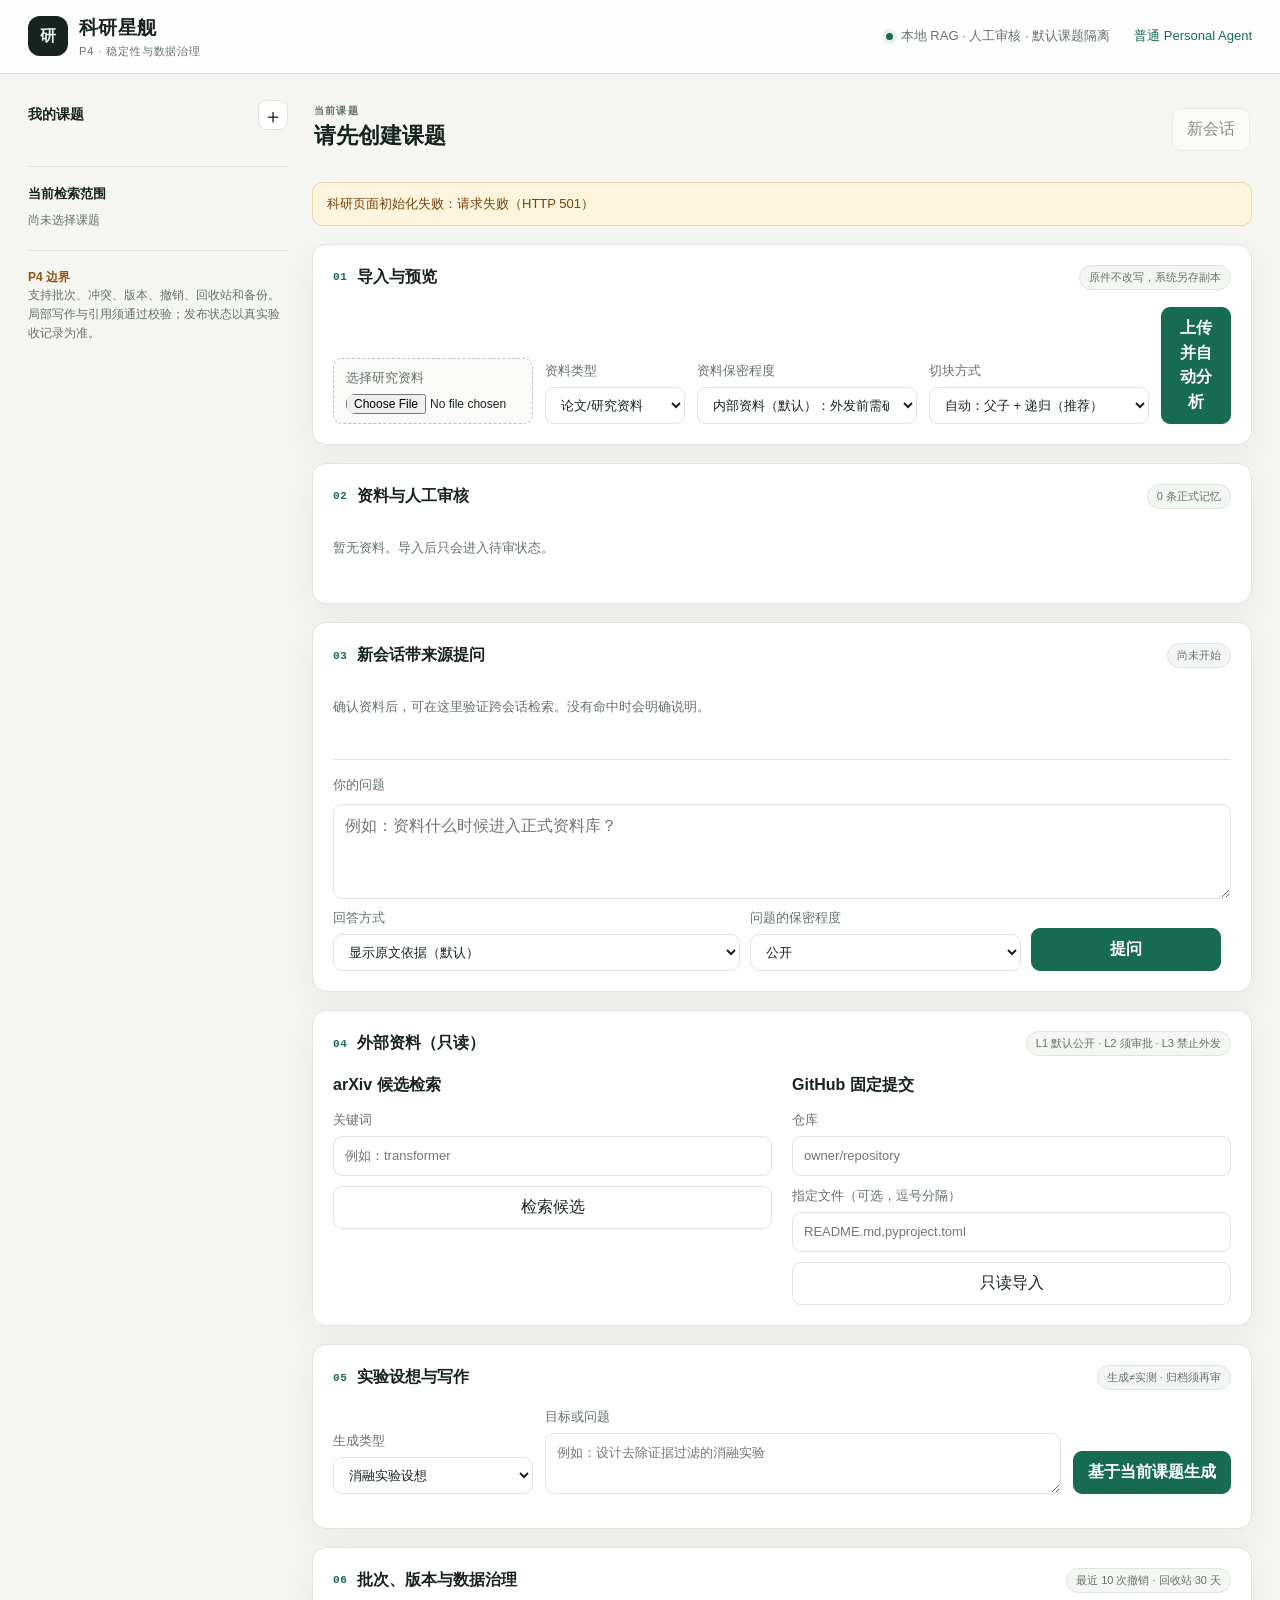
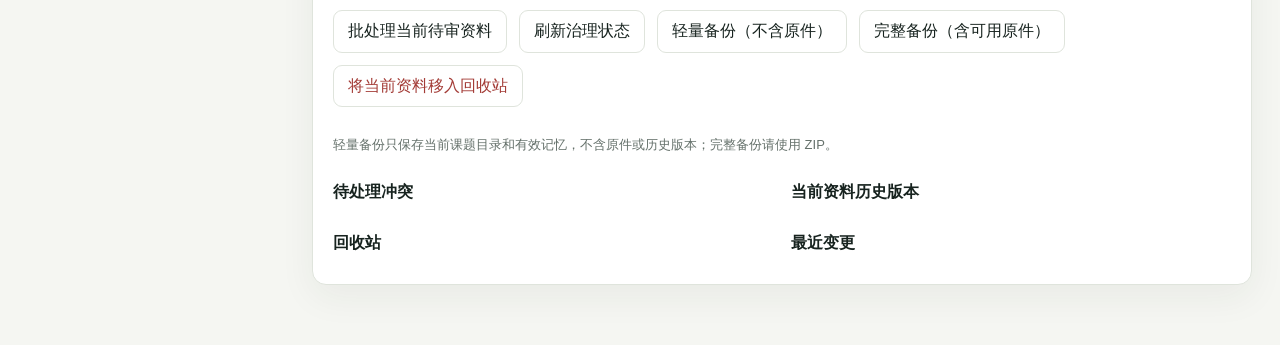
==== static/research.html @ bcc4fd1e "feat: 完成科研星舰 P2–P4 功能与发布修复" ====
<!doctype html>
<html lang="zh-CN">
<head>
  <meta charset="utf-8" />
  <meta name="viewport" content="width=device-width, initial-scale=1" />
  <meta name="app-version" content="__APP_VERSION__" />
  <title>科研星舰 · P4 科研质量与发布验收</title>
  <link rel="stylesheet" href="/static/research.css?v=__APP_VERSION__" />
  <script type="module" src="/static/research.js?v=__APP_VERSION__"></script>
</head>
<body>
  <a class="skip" href="#workspace">跳到工作区</a>
  <header class="topbar">
    <div class="brand"><span class="brand-mark" aria-hidden="true">研</span><div><h1>科研星舰</h1><p>P4 · 稳定性与数据治理</p></div></div>
    <div class="privacy-note"><span class="status-dot"></span>本地 RAG · 人工审核 · 默认课题隔离</div>
    <a class="text-link" href="/">普通 Personal Agent</a>
  </header>

  <main id="workspace" class="shell">
    <aside class="sidebar" aria-label="课题导航">
      <div class="section-heading"><h2>我的课题</h2><button id="newProjectButton" class="icon-button" aria-label="新建课题">＋</button></div>
      <form id="projectForm" class="compact-form" hidden>
        <label>课题名称<input id="projectName" maxlength="120" required placeholder="例如：Agent 教程验证" /></label>
        <label>研究目标<textarea id="projectGoal" rows="2" placeholder="可选"></textarea></label>
        <div class="button-row"><button class="primary" type="submit">创建</button><button id="cancelProject" type="button">取消</button></div>
      </form>
      <nav id="projectList" class="project-list" aria-label="课题列表"></nav>
      <section class="scope-card">
        <h3>当前检索范围</h3>
        <p id="scopeDescription">尚未选择课题</p>
        <div id="crossProjectList"></div>
      </section>
      <section class="boundary-card">
        <strong>P4 边界</strong>
        <p>支持批次、冲突、版本、撤销、回收站和备份。局部写作与引用须通过校验；发布状态以真实验收记录为准。</p>
      </section>
    </aside>

    <section class="main-column">
      <div class="workspace-heading"><div><p class="eyebrow">当前课题</p><h2 id="currentProject">请先创建课题</h2><p id="projectMeta"></p></div><button id="newConversationButton" type="button" disabled>新会话</button></div>
      <div id="notice" class="notice" role="status" aria-live="polite" hidden></div>

      <section class="panel import-panel" aria-labelledby="importTitle">
        <div class="panel-heading"><div><span class="step">01</span><h3 id="importTitle">导入与预览</h3></div><span class="tag">原件不改写，系统另存副本</span></div>
        <form id="uploadForm" class="upload-form">
          <label class="file-picker"><span>选择研究资料</span><input id="fileInput" type="file" accept=".pdf,.docx,.md,.markdown,.tex,.csv,.html,.htm" required /></label>
          <label>资料类型<select id="documentType"><option value="paper">论文/研究资料</option><option value="tutorial">教程</option><option value="repository">仓库资料</option></select></label>
          <label>资料保密程度<select id="confidentiality"><option value="L1">公开资料：可使用已启用的外部服务</option><option value="L2" selected>内部资料（默认）：外发前需确认</option><option value="L3">保密资料：仅本机处理</option></select></label>
          <label>切块方式<select id="chunkingStrategy"><option value="auto">自动：父子 + 递归（推荐）</option><option value="recursive">仅递归切块</option><option value="fixed">固定长度（兜底）</option><option value="semantic">语义切块（本地模型）</option></select></label>
          <button class="primary" type="submit">上传并自动分析</button>
        </form>
      </section>

      <section class="panel documents-panel" aria-labelledby="documentsTitle">
        <div class="panel-heading"><div><span class="step">02</span><h3 id="documentsTitle">资料与人工审核</h3></div><span id="memoryCount" class="tag">0 条正式记忆</span></div>
        <div class="document-layout">
          <div id="documentList" class="document-list"><p class="empty">暂无资料。导入后只会进入待审状态。</p></div>
          <article id="documentPreview" class="document-preview" hidden>
            <div class="preview-heading"><div><h4 id="documentTitle"></h4><p id="documentInfo"></p></div><span id="documentStatus" class="status-badge"></span></div>
            <div class="tabs" role="tablist" aria-label="资料预览">
              <button class="tab active" data-tab="source" role="tab" aria-selected="true">原文</button>
              <button class="tab" data-tab="parsed" role="tab" aria-selected="false">解析结果</button>
              <button class="tab" data-tab="analysis" role="tab" aria-selected="false">论文分析</button>
              <button class="tab" data-tab="raw" role="tab" aria-selected="false">原始模型输出</button>
              <button class="tab" data-tab="sources" role="tab" aria-selected="false">来源</button>
            </div>
            <pre id="previewContent" class="preview-content" tabindex="0"></pre>
            <iframe id="pdfPreview" class="pdf-preview" title="原始 PDF 预览" hidden></iframe>
            <div id="analysisEditor" class="analysis-editor" hidden></div>
            <div class="review-actions">
              <button id="approveDocument" class="primary">确认写入正式记忆</button>
              <button id="rejectDocument" class="danger">拒绝入库</button>
              <button id="analyzeDocument">本地结构化分析</button>
              <button id="saveAnalysis">保存字段修正</button>
              <button id="ocrDocument">本地 OCR</button>
              <span id="reviewHint"></span>
            </div>
          </article>
        </div>
      </section>

      <section class="panel chat-panel" aria-labelledby="chatTitle">
        <div class="panel-heading"><div><span class="step">03</span><h3 id="chatTitle">新会话带来源提问</h3></div><span id="conversationLabel" class="tag">尚未开始</span></div>
        <div id="chatLog" class="chat-log" role="log" aria-live="polite"><p class="empty">确认资料后，可在这里验证跨会话检索。没有命中时会明确说明。</p></div>
        <form id="chatForm" class="chat-form">
          <label for="question">你的问题</label>
          <textarea id="question" rows="3" required placeholder="例如：资料什么时候进入正式资料库？"></textarea>
          <div class="chat-options">
            <label>回答方式<select id="provider"><option value="local">显示原文依据（默认）</option><option value="rag">本机生成回答</option><option value="external">外部模型（需确认发送范围）</option></select></label>
            <label id="modelField" hidden>外部模型<input id="modelId" placeholder="模型配置 ID" /></label>
            <label>问题的保密程度<select id="queryLevel"><option value="L1">公开</option><option value="L2">内部</option><option value="L3">保密</option></select></label>
            <button id="sendQuestion" class="primary" type="submit">提问</button>
          </div>
        </form>
      </section>

      <section class="panel sources-panel" aria-labelledby="sourcesTitle">
        <div class="panel-heading"><div><span class="step">04</span><h3 id="sourcesTitle">外部资料（只读）</h3></div><span class="tag">L1 默认公开 · L2 须审批 · L3 禁止外发</span></div>
        <div class="source-grid">
          <form id="arxivForm" class="source-form">
            <h4>arXiv 候选检索</h4>
            <label>关键词<input id="arxivQuery" placeholder="例如：transformer" required /></label>
            <button type="submit">检索候选</button>
            <div id="arxivCandidates" class="candidate-list"></div>
          </form>
          <form id="githubForm" class="source-form">
            <h4>GitHub 固定提交</h4>
            <label>仓库<input id="githubRepo" placeholder="owner/repository" required /></label>
            <label>指定文件（可选，逗号分隔）<input id="githubPaths" placeholder="README.md,pyproject.toml" /></label>
            <button type="submit">只读导入</button>
          </form>
        </div>
      </section>

      <section class="panel generation-panel" aria-labelledby="generationTitle">
        <div class="panel-heading"><div><span class="step">05</span><h3 id="generationTitle">实验设想与写作</h3></div><span class="tag">生成≠实测 · 归档须再审</span></div>
        <form id="generationForm" class="generation-form">
          <label>生成类型<select id="generationKind"><option value="ablation">消融实验设想</option><option value="compare">记忆对照</option><option value="table">对比表格</option><option value="pseudocode">伪代码</option><option value="review">模拟审稿</option><option value="latex">局部 LaTeX</option></select></label>
          <label>目标或问题<textarea id="generationQuery" rows="2" placeholder="例如：设计去除证据过滤的消融实验"></textarea></label>
          <button class="primary" type="submit">基于当前课题生成</button>
        </form>
        <div id="generationResult" hidden>
          <pre id="generationContent" class="preview-content"></pre>
          <div class="button-row"><button id="correctGeneration" hidden>修正并重新校验</button><button id="archiveGeneration">整理为待审核资料</button><button id="exportGeneration">导出本地文件</button><a id="downloadGeneration" class="text-link" hidden download>下载已导出文件</a></div>
        </div>
      </section>

      <section class="panel governance-panel" aria-labelledby="governanceTitle">
        <div class="panel-heading"><div><span class="step">06</span><h3 id="governanceTitle">批次、版本与数据治理</h3></div><span class="tag">最近 10 次撤销 · 回收站 30 天</span></div>
        <div class="review-actions governance-actions">
          <button id="batchPending">批处理当前待审资料</button>
          <button id="refreshGovernance">刷新治理状态</button>
          <button id="exportLightLibrary">轻量备份（不含原件）</button>
          <button id="exportLibrary">完整备份（含可用原件）</button>
          <button id="deleteCurrent" class="danger">将当前资料移入回收站</button>
          <a id="downloadLightBackup" class="text-link" hidden download>下载轻量备份</a>
        </div>
        <p class="empty">轻量备份只保存当前课题目录和有效记忆，不含原件或历史版本；完整备份请使用 ZIP。</p>
        <div class="governance-grid">
          <section><h4>待处理冲突</h4><div id="conflictList" class="governance-list"></div></section>
          <section><h4>当前资料历史版本</h4><div id="versionList" class="governance-list"></div></section>
          <section><h4>回收站</h4><div id="recycleList" class="governance-list"></div></section>
          <section><h4>最近变更</h4><div id="changeList" class="governance-list"></div></section>
        </div>
      </section>
    </section>
  </main>

  <dialog id="approvalDialog" aria-labelledby="approvalTitle">
    <form method="dialog" class="dialog-shell">
      <div class="panel-heading"><h2 id="approvalTitle">L2 外发审批</h2><button value="cancel" aria-label="关闭">×</button></div>
      <p class="warning">请核对实际接收方、用途、材料片段和版本。批准仅覆盖本次范围，变化后须重新审批。</p>
      <dl id="approvalMeta" class="approval-meta"></dl>
      <div id="approvalFragments" class="approval-fragments"></div>
      <div class="button-row"><button id="confirmOutbound" value="default" class="primary">批准并发送一次</button><button value="cancel">取消，不外发</button></div>
    </form>
  </dialog>
  <div id="toast" class="toast" role="status" aria-live="polite" hidden></div>
</body>
</html>
---- static/research.css ----
:root {
  color-scheme: light;
  --ink: #17231f;
  --muted: #65716b;
  --paper: #f5f6f2;
  --surface: #ffffff;
  --line: #dfe4dc;
  --accent: #176b52;
  --accent-dark: #0d4f3b;
  --accent-soft: #e6f1eb;
  --warning: #8b5514;
  --warning-soft: #fff5df;
  --danger: #a33b36;
  --radius: 14px;
  --shadow: 0 12px 36px rgb(28 45 37 / 6%);
  font-family: Inter, ui-sans-serif, -apple-system, BlinkMacSystemFont, "Segoe UI", "PingFang SC", "Microsoft YaHei", sans-serif;
}
* { box-sizing: border-box; }
body { margin: 0; background: var(--paper); color: var(--ink); line-height: 1.55; }
button, input, textarea, select { font: inherit; }
button, .text-link { -webkit-tap-highlight-color: transparent; }
button { border: 1px solid var(--line); border-radius: 9px; padding: 8px 14px; background: var(--surface); color: var(--ink); cursor: pointer; }
button:hover { border-color: #a8b5ac; background: #fafbf9; }
button:focus-visible, input:focus-visible, textarea:focus-visible, select:focus-visible, a:focus-visible, pre:focus-visible { outline: 3px solid rgb(23 107 82 / 25%); outline-offset: 2px; }
button:disabled { opacity: .5; cursor: not-allowed; }
button.primary { background: var(--accent); border-color: var(--accent); color: white; font-weight: 650; }
button.primary:hover { background: var(--accent-dark); }
button.danger { color: var(--danger); }
input, textarea, select { width: 100%; border: 1px solid var(--line); border-radius: 9px; background: white; color: var(--ink); padding: 9px 11px; }
textarea { resize: vertical; }
label { display: grid; gap: 6px; color: var(--muted); font-size: 13px; }
h1, h2, h3, h4, p { margin-top: 0; }
h1 { font-size: 19px; margin-bottom: 0; letter-spacing: .02em; }
h2 { font-size: 22px; margin-bottom: 4px; }
h3 { font-size: 16px; margin: 0; }
h4 { font-size: 16px; margin-bottom: 3px; }
.skip { position: fixed; left: 12px; top: -80px; z-index: 20; background: var(--ink); color: white; padding: 8px 12px; }
.skip:focus { top: 12px; }
.topbar { min-height: 74px; padding: 13px 28px; background: rgb(255 255 255 / 90%); border-bottom: 1px solid var(--line); display: flex; align-items: center; gap: 24px; position: sticky; top: 0; z-index: 5; backdrop-filter: blur(14px); }
.brand { display: flex; align-items: center; gap: 11px; }
.brand-mark { width: 40px; height: 40px; display: grid; place-items: center; background: var(--ink); color: #eaf4ed; border-radius: 12px; font-weight: 750; }
.brand p { color: var(--muted); font-size: 11px; margin: 0; letter-spacing: .08em; text-transform: uppercase; }
.privacy-note { margin-left: auto; display: flex; align-items: center; gap: 8px; font-size: 13px; color: var(--muted); }
.status-dot { width: 7px; height: 7px; border-radius: 50%; background: var(--accent); box-shadow: 0 0 0 4px var(--accent-soft); }
.text-link { color: var(--accent); font-size: 13px; text-decoration: none; }
.shell { display: grid; grid-template-columns: 260px minmax(0, 1050px); gap: 24px; max-width: 1370px; margin: 0 auto; padding: 26px 28px 60px; }
.sidebar { position: sticky; top: 100px; align-self: start; }
.section-heading, .panel-heading, .workspace-heading, .preview-heading, .button-row, .review-actions { display: flex; align-items: center; justify-content: space-between; gap: 12px; }
.section-heading h2 { font-size: 14px; margin: 0; }
.icon-button { width: 30px; height: 30px; padding: 0; font-size: 20px; }
.compact-form { display: grid; gap: 10px; background: var(--surface); padding: 13px; border: 1px solid var(--line); border-radius: var(--radius); margin-top: 12px; }
.project-list { display: grid; gap: 7px; margin: 14px 0 22px; }
.project-button { width: 100%; text-align: left; padding: 11px 12px; border-color: transparent; background: transparent; }
.project-button strong, .project-button span { display: block; overflow: hidden; text-overflow: ellipsis; white-space: nowrap; }
.project-button span { font-size: 12px; color: var(--muted); margin-top: 2px; }
.project-button.active { background: var(--accent-soft); border-color: #c8ddd1; color: var(--accent-dark); }
.scope-card, .boundary-card { border-top: 1px solid var(--line); padding-top: 17px; margin-top: 20px; font-size: 12px; color: var(--muted); }
.scope-card h3 { font-size: 13px; color: var(--ink); margin-bottom: 7px; }
.scope-card p, .boundary-card p { margin-bottom: 8px; }
.scope-card label { display: flex; grid-template-columns: auto 1fr; align-items: center; gap: 7px; margin: 8px 0; }
.scope-card input { width: auto; }
.boundary-card strong { color: var(--warning); }
.main-column { min-width: 0; display: grid; gap: 18px; }
.workspace-heading { padding: 3px 2px 7px; }
.workspace-heading p { margin-bottom: 0; color: var(--muted); font-size: 13px; }
.eyebrow { text-transform: uppercase; letter-spacing: .12em; font-size: 10px !important; font-weight: 700; }
.panel { background: var(--surface); border: 1px solid var(--line); border-radius: var(--radius); padding: 20px; box-shadow: var(--shadow); }
.panel-heading { margin-bottom: 17px; }
.panel-heading > div { display: flex; align-items: center; gap: 9px; }
.step { color: var(--accent); font: 700 11px ui-monospace, monospace; letter-spacing: .06em; }
.tag { color: var(--muted); background: #f4f6f3; border: 1px solid var(--line); border-radius: 99px; padding: 3px 9px; font-size: 11px; white-space: nowrap; }
.upload-form { display: grid; grid-template-columns: minmax(200px, 1fr) 140px 220px 220px auto; align-items: end; gap: 12px; }
.source-grid { display: grid; grid-template-columns: repeat(2, minmax(0, 1fr)); gap: 20px; }
.source-form { display: grid; align-content: start; gap: 10px; }
.source-form h4 { margin-bottom: 2px; }
.candidate-list { display: grid; gap: 8px; }
.candidate-card { border: 1px solid var(--line); border-radius: 9px; padding: 10px; }
.candidate-card strong { display: block; font-size: 13px; }
.candidate-card p { color: var(--muted); font-size: 12px; margin: 5px 0; }
.generation-form { display: grid; grid-template-columns: 200px minmax(0, 1fr) auto; gap: 12px; align-items: end; margin-bottom: 14px; }
.governance-actions { margin-bottom: 16px; }
.governance-grid { display: grid; grid-template-columns: repeat(2, minmax(0, 1fr)); gap: 18px; }
.governance-grid h4 { margin-bottom: 8px; }
.governance-list { display: grid; gap: 8px; }
.governance-card { border: 1px solid var(--line); border-radius: 9px; padding: 10px; font-size: 12px; }
.governance-card p { color: var(--muted); margin: 4px 0; overflow-wrap: anywhere; }
.governance-card .button-row { justify-content: flex-start; flex-wrap: wrap; margin-top: 8px; }
.governance-card button { padding: 5px 8px; font-size: 11px; }
@media (max-width: 980px) { .source-grid, .generation-form, .governance-grid { grid-template-columns: 1fr; } }
.file-picker { border: 1px dashed #b9c6bd; background: #fafbf9; padding: 9px 12px; border-radius: 9px; }
.file-picker input { border: 0; padding: 0; background: transparent; font-size: 12px; }
.document-layout { display: grid; grid-template-columns: 230px minmax(0, 1fr); gap: 17px; }
.document-list { display: grid; align-content: start; gap: 8px; }
.document-item { text-align: left; padding: 11px; }
.document-item.active { border-color: var(--accent); background: var(--accent-soft); }
.document-item strong { display: block; font-size: 13px; overflow-wrap: anywhere; }
.document-item small { color: var(--muted); }
.document-preview { min-width: 0; border-left: 1px solid var(--line); padding-left: 17px; }
.preview-heading p { color: var(--muted); font-size: 11px; margin: 0; }
.status-badge { font-size: 11px; padding: 3px 8px; border-radius: 99px; background: var(--warning-soft); color: var(--warning); }
.status-badge.approved { color: var(--accent); background: var(--accent-soft); }
.status-badge.rejected { color: var(--danger); background: #faece9; }
.tabs { display: flex; gap: 4px; border-bottom: 1px solid var(--line); margin: 13px 0 0; }
.tab { border: 0; border-bottom: 2px solid transparent; border-radius: 0; padding: 7px 12px; color: var(--muted); background: transparent; }
.tab.active { color: var(--accent); border-bottom-color: var(--accent); }
.preview-content { height: 250px; overflow: auto; white-space: pre-wrap; overflow-wrap: anywhere; background: #f8faf7; border-radius: 0 0 9px 9px; padding: 14px; margin: 0 0 12px; font: 12px/1.7 ui-monospace, SFMono-Regular, Consolas, monospace; }
.review-actions { justify-content: flex-start; flex-wrap: wrap; }
.review-actions span { font-size: 11px; color: var(--muted); }
.empty { color: var(--muted); font-size: 13px; padding: 12px 0; }
.chat-log { display: grid; gap: 14px; max-height: 510px; overflow-y: auto; margin-bottom: 17px; }
.message { border-radius: 12px; padding: 13px 15px; max-width: 92%; }
.message.user { justify-self: end; background: var(--accent-soft); }
.message.assistant { justify-self: start; background: #f7f8f6; border: 1px solid var(--line); }
.message p { white-space: pre-wrap; margin: 0; font-size: 14px; }
.message small { display: block; margin-top: 8px; color: var(--muted); }
.source-card { margin-top: 10px; border-top: 1px solid var(--line); padding-top: 9px; font-size: 12px; }
.source-card summary { cursor: pointer; color: var(--accent); font-weight: 650; }
.source-card blockquote { margin: 8px 0 0; padding-left: 10px; border-left: 2px solid #b9cfc0; color: var(--muted); white-space: pre-wrap; }
.chat-form { display: grid; gap: 9px; border-top: 1px solid var(--line); padding-top: 15px; }
.chat-options { display: grid; grid-template-columns: 1.5fr 1fr .7fr auto; gap: 10px; align-items: end; }
.chat-options:has(#modelField:not([hidden])) { grid-template-columns: 1.2fr 1fr .7fr .6fr auto; }
.notice { background: var(--warning-soft); color: #71430d; border: 1px solid #ead6ad; border-radius: 10px; padding: 11px 14px; font-size: 13px; }
dialog { width: min(720px, calc(100vw - 30px)); max-height: 85vh; border: 1px solid var(--line); border-radius: 16px; padding: 0; color: var(--ink); box-shadow: 0 28px 80px rgb(0 0 0 / 22%); }
dialog::backdrop { background: rgb(17 28 23 / 45%); backdrop-filter: blur(3px); }
.dialog-shell { padding: 22px; }
.warning { background: var(--warning-soft); padding: 10px 12px; border-radius: 8px; color: #71430d; font-size: 13px; }
.approval-meta { display: grid; grid-template-columns: 120px 1fr; gap: 6px 12px; font-size: 13px; }
.approval-meta dt { color: var(--muted); }
.approval-meta dd { margin: 0; overflow-wrap: anywhere; }
.approval-fragments { max-height: 260px; overflow: auto; margin: 15px 0; }
.approval-fragments pre { white-space: pre-wrap; background: #f7f8f6; padding: 10px; border-radius: 8px; font-size: 12px; }
.toast { position: fixed; right: 24px; bottom: 24px; max-width: 420px; background: var(--ink); color: white; padding: 12px 16px; border-radius: 10px; box-shadow: var(--shadow); z-index: 30; font-size: 13px; }
[hidden] { display: none !important; }
@media (max-width: 980px) {
  .shell { grid-template-columns: 210px minmax(0, 1fr); padding: 20px 16px 40px; gap: 16px; }
  .upload-form, .chat-options, .chat-options:has(#modelField:not([hidden])) { grid-template-columns: 1fr 1fr; }
  .document-layout { grid-template-columns: 1fr; }
  .document-preview { border-left: 0; border-top: 1px solid var(--line); padding: 15px 0 0; }
  .privacy-note { display: none; }
}
@media (max-width: 680px) {
  .topbar { padding: 12px 16px; }
  .text-link { margin-left: auto; }
  .shell { display: block; padding: 16px 12px 40px; }
  .sidebar { position: static; margin-bottom: 20px; }
  .project-list { grid-template-columns: repeat(auto-fit, minmax(150px, 1fr)); }
  .boundary-card { display: none; }
  .panel { padding: 15px; }
  .upload-form, .chat-options, .chat-options:has(#modelField:not([hidden])) { grid-template-columns: 1fr; }
  .panel-heading { align-items: flex-start; flex-wrap: wrap; }
  .message { max-width: 100%; }
}
.analysis-editor { display: grid; gap: 16px; margin-bottom: 14px; }
.analysis-field { border: 1px solid var(--line); border-radius: 10px; padding: 12px; background: #fafbf9; }
.analysis-field > h4 { margin-bottom: 10px; }
.fact-card { display: grid; gap: 9px; padding: 12px 0; border-top: 1px solid var(--line); }
.fact-card:first-of-type { border-top: 0; }
.fact-card .button-row { justify-content: flex-end; }
.analysis-suspicious { background: white; }
.source-file-link { display: inline-block; margin: 8px 0; font-size: 12px; color: var(--accent); }
.pdf-preview { width: 100%; height: 520px; border: 1px solid var(--line); border-radius: 9px; background: white; margin-bottom: 12px; }
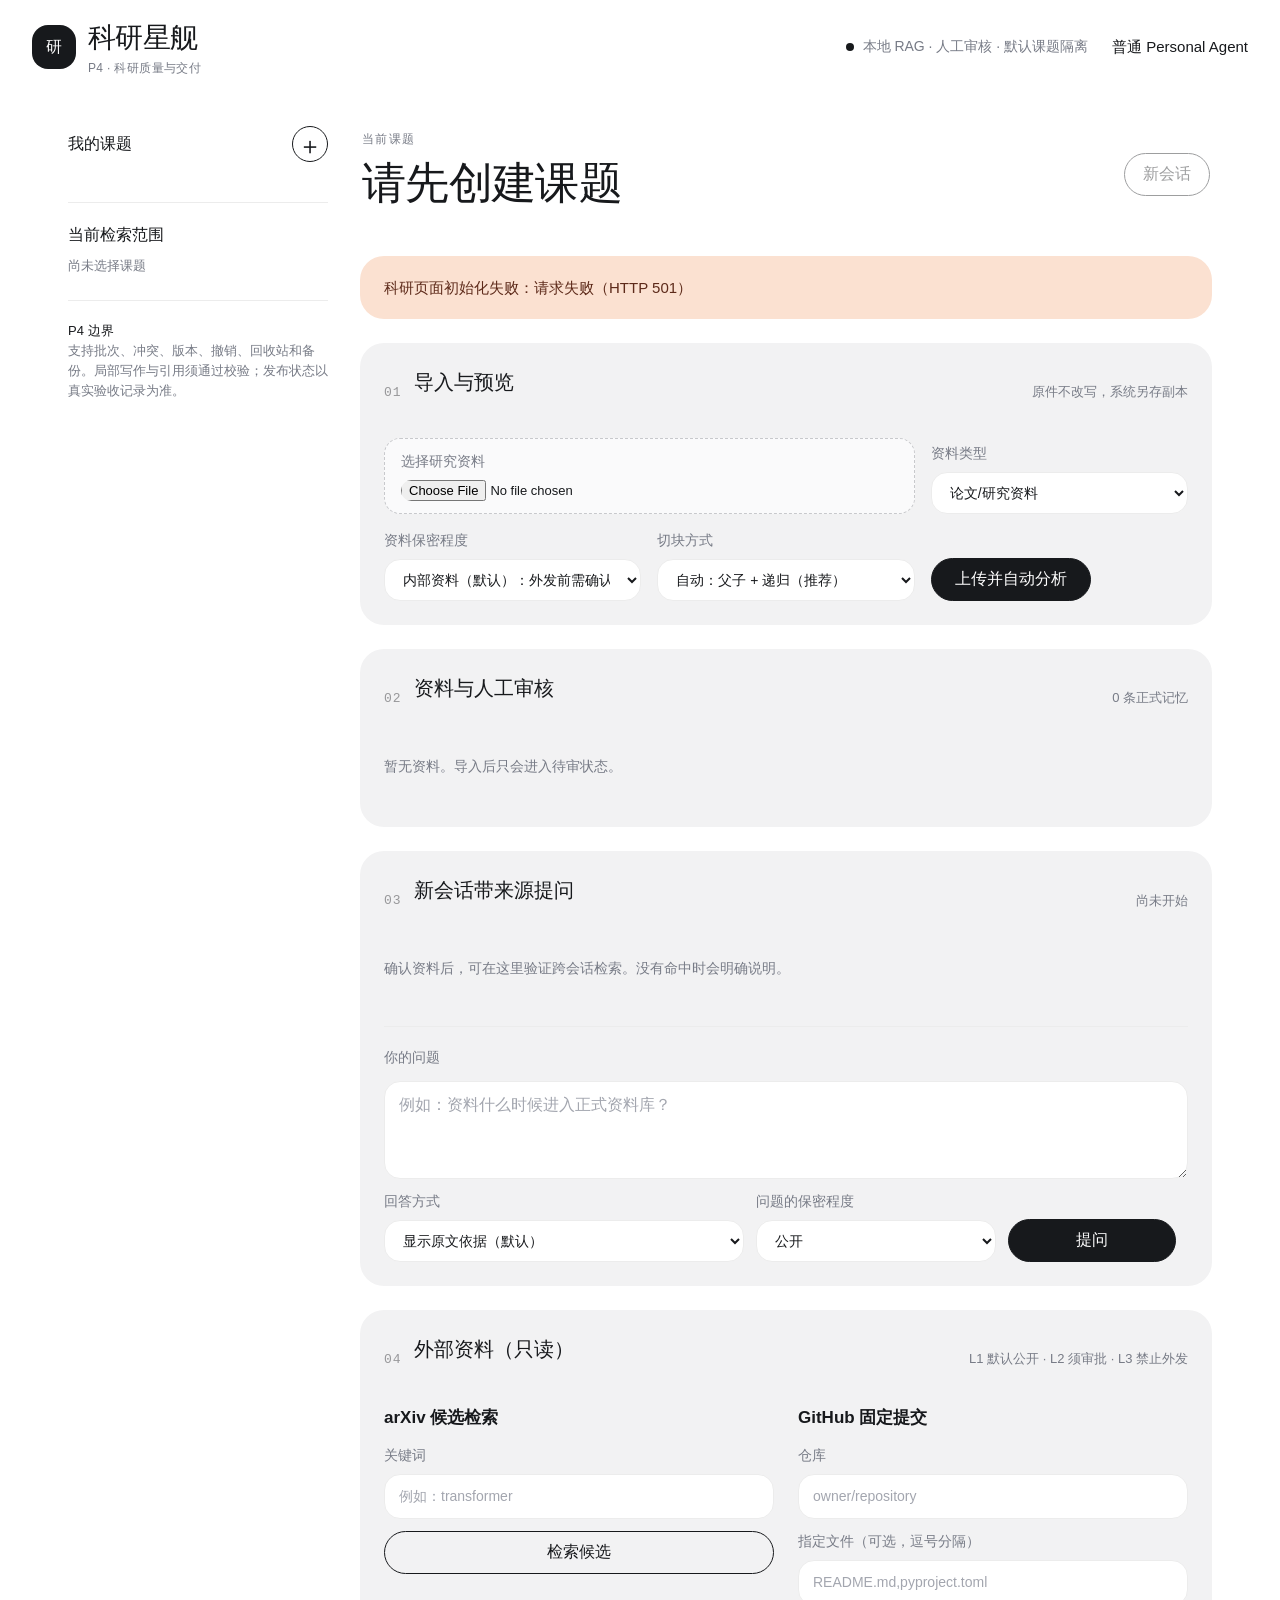
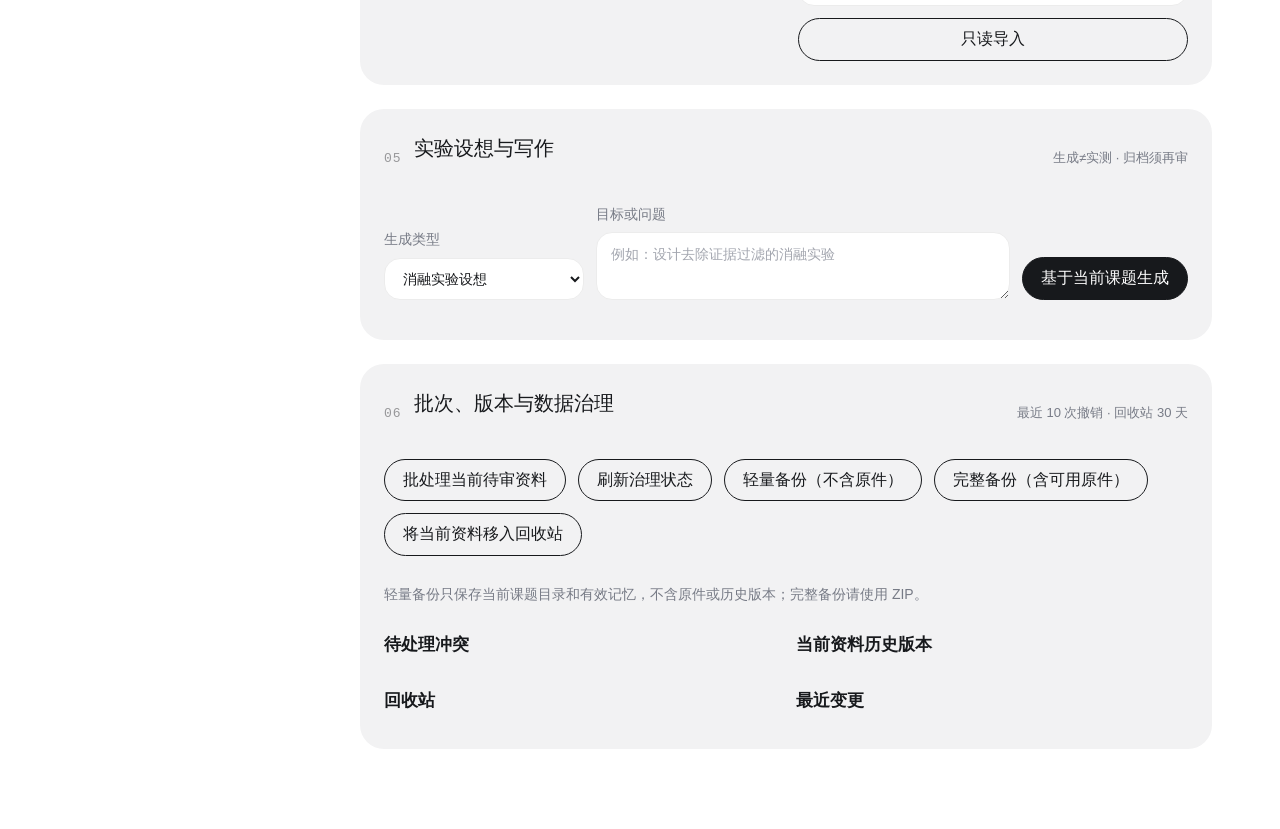
==== commit 3ec06a91: "style: 按 Steep 参考重构科研页面" ====
--- a/static/research.html
+++ b/static/research.html
@@ -11,7 +11,7 @@
 <body>
   <a class="skip" href="#workspace">跳到工作区</a>
   <header class="topbar">
-    <div class="brand"><span class="brand-mark" aria-hidden="true">研</span><div><h1>科研星舰</h1><p>P4 · 稳定性与数据治理</p></div></div>
+    <div class="brand"><span class="brand-mark" aria-hidden="true">研</span><div><h1>科研星舰</h1><p>P4 · 科研质量与交付</p></div></div>
     <div class="privacy-note"><span class="status-dot"></span>本地 RAG · 人工审核 · 默认课题隔离</div>
     <a class="text-link" href="/">普通 Personal Agent</a>
   </header>
--- a/static/research.css
+++ b/static/research.css
@@ -1,161 +1,172 @@
 :root {
   color-scheme: light;
-  --ink: #17231f;
-  --muted: #65716b;
-  --paper: #f5f6f2;
-  --surface: #ffffff;
-  --line: #dfe4dc;
-  --accent: #176b52;
-  --accent-dark: #0d4f3b;
-  --accent-soft: #e6f1eb;
-  --warning: #8b5514;
-  --warning-soft: #fff5df;
-  --danger: #a33b36;
-  --radius: 14px;
-  --shadow: 0 12px 36px rgb(28 45 37 / 6%);
+  --ink: #17191c;
+  --muted: #777b86;
+  --ash: #979799;
+  --placeholder: #a3a6af;
+  --paper: #ffffff;
+  --surface: #f2f2f3;
+  --fog: #fafafb;
+  --line: #ececec;
+  --accent: #17191c;
+  --accent-dark: #17191c;
+  --accent-soft: #f2f2f3;
+  --peach: #fbe1d1;
+  --warning: #17191c;
+  --warning-soft: #fbe1d1;
+  --danger: #17191c;
+  --radius: 24px;
+  --shadow: 0 0 0 1px rgb(4 23 43 / 5%), 0 8px 40px rgb(0 0 0 / 10%);
   font-family: Inter, ui-sans-serif, -apple-system, BlinkMacSystemFont, "Segoe UI", "PingFang SC", "Microsoft YaHei", sans-serif;
 }
 * { box-sizing: border-box; }
 body { margin: 0; background: var(--paper); color: var(--ink); line-height: 1.55; }
 button, input, textarea, select { font: inherit; }
-button, .text-link { -webkit-tap-highlight-color: transparent; }
-button { border: 1px solid var(--line); border-radius: 9px; padding: 8px 14px; background: var(--surface); color: var(--ink); cursor: pointer; }
-button:hover { border-color: #a8b5ac; background: #fafbf9; }
-button:focus-visible, input:focus-visible, textarea:focus-visible, select:focus-visible, a:focus-visible, pre:focus-visible { outline: 3px solid rgb(23 107 82 / 25%); outline-offset: 2px; }
-button:disabled { opacity: .5; cursor: not-allowed; }
-button.primary { background: var(--accent); border-color: var(--accent); color: white; font-weight: 650; }
-button.primary:hover { background: var(--accent-dark); }
-button.danger { color: var(--danger); }
-input, textarea, select { width: 100%; border: 1px solid var(--line); border-radius: 9px; background: white; color: var(--ink); padding: 9px 11px; }
+button, .text-link, .source-file-link { -webkit-tap-highlight-color: transparent; }
+button { border: 1px solid var(--ink); border-radius: 9999px; padding: 8px 18px; background: transparent; color: var(--ink); cursor: pointer; font-weight: 400; }
+button:hover { background: var(--surface); border-color: var(--ink); }
+button:focus-visible, input:focus-visible, textarea:focus-visible, select:focus-visible, a:focus-visible, pre:focus-visible { outline: 3px solid rgb(23 25 28 / 18%); outline-offset: 3px; }
+button:disabled { opacity: .42; cursor: not-allowed; }
+button.primary { background: var(--ink); border-color: var(--ink); color: white; font-weight: 400; }
+button.primary:hover { background: #2b2e33; border-color: #2b2e33; }
+button.danger { color: var(--ink); background: transparent; }
+input, textarea, select { width: 100%; border: 1px solid var(--line); border-radius: 16px; background: var(--paper); color: var(--ink); padding: 11px 14px; }
+input::placeholder, textarea::placeholder { color: var(--placeholder); }
 textarea { resize: vertical; }
-label { display: grid; gap: 6px; color: var(--muted); font-size: 13px; }
+label { display: grid; gap: 7px; color: var(--muted); font-size: 14px; }
+h1, h2 { font-family: Georgia, "Times New Roman", ui-serif, serif; font-weight: 400; }
 h1, h2, h3, h4, p { margin-top: 0; }
-h1 { font-size: 19px; margin-bottom: 0; letter-spacing: .02em; }
-h2 { font-size: 22px; margin-bottom: 4px; }
-h3 { font-size: 16px; margin: 0; }
-h4 { font-size: 16px; margin-bottom: 3px; }
-.skip { position: fixed; left: 12px; top: -80px; z-index: 20; background: var(--ink); color: white; padding: 8px 12px; }
+h1 { font-size: 28px; margin-bottom: 0; letter-spacing: -.02em; }
+h2 { font-size: 44px; line-height: 1.3; letter-spacing: -.015em; margin-bottom: 8px; }
+h3 { font-size: 20px; font-weight: 500; }
+h4 { font-size: 17px; }
+.skip { position: fixed; left: 12px; top: -80px; z-index: 20; background: var(--ink); color: white; padding: 12px 16px; border-radius: 16px; }
 .skip:focus { top: 12px; }
-.topbar { min-height: 74px; padding: 13px 28px; background: rgb(255 255 255 / 90%); border-bottom: 1px solid var(--line); display: flex; align-items: center; gap: 24px; position: sticky; top: 0; z-index: 5; backdrop-filter: blur(14px); }
-.brand { display: flex; align-items: center; gap: 11px; }
-.brand-mark { width: 40px; height: 40px; display: grid; place-items: center; background: var(--ink); color: #eaf4ed; border-radius: 12px; font-weight: 750; }
-.brand p { color: var(--muted); font-size: 11px; margin: 0; letter-spacing: .08em; text-transform: uppercase; }
-.privacy-note { margin-left: auto; display: flex; align-items: center; gap: 8px; font-size: 13px; color: var(--muted); }
-.status-dot { width: 7px; height: 7px; border-radius: 50%; background: var(--accent); box-shadow: 0 0 0 4px var(--accent-soft); }
-.text-link { color: var(--accent); font-size: 13px; text-decoration: none; }
-.shell { display: grid; grid-template-columns: 260px minmax(0, 1050px); gap: 24px; max-width: 1370px; margin: 0 auto; padding: 26px 28px 60px; }
-.sidebar { position: sticky; top: 100px; align-self: start; }
+.topbar { min-height: 88px; padding: 16px 32px; background: rgb(255 255 255 / 88%); display: flex; align-items: center; gap: 24px; position: sticky; top: 0; z-index: 5; backdrop-filter: blur(16px); }
+.brand { display: flex; align-items: center; gap: 12px; }
+.brand-mark { width: 44px; height: 44px; display: grid; place-items: center; background: var(--ink); color: white; border-radius: 16px; font-weight: 500; }
+.brand p { color: var(--muted); font-size: 12px; margin: 0; letter-spacing: .03em; }
+.privacy-note { margin-left: auto; display: flex; align-items: center; gap: 9px; font-size: 14px; color: var(--muted); }
+.status-dot { width: 8px; height: 8px; border-radius: 50%; background: var(--ink); box-shadow: none; }
+.text-link { color: var(--ink); font-size: 15px; text-decoration: none; }
+.text-link:hover { text-decoration: underline; }
+.shell { display: grid; grid-template-columns: 260px minmax(0, 1fr); gap: 32px; max-width: 1200px; margin: 0 auto; padding: 32px 28px 80px; }
+.sidebar { position: sticky; top: 112px; align-self: start; }
 .section-heading, .panel-heading, .workspace-heading, .preview-heading, .button-row, .review-actions { display: flex; align-items: center; justify-content: space-between; gap: 12px; }
-.section-heading h2 { font-size: 14px; margin: 0; }
-.icon-button { width: 30px; height: 30px; padding: 0; font-size: 20px; }
-.compact-form { display: grid; gap: 10px; background: var(--surface); padding: 13px; border: 1px solid var(--line); border-radius: var(--radius); margin-top: 12px; }
-.project-list { display: grid; gap: 7px; margin: 14px 0 22px; }
-.project-button { width: 100%; text-align: left; padding: 11px 12px; border-color: transparent; background: transparent; }
+.section-heading h2 { font-family: inherit; font-size: 16px; font-weight: 500; margin: 0; letter-spacing: 0; }
+.icon-button { width: 36px; height: 36px; padding: 0; font-size: 24px; display: grid; place-items: center; }
+.compact-form { display: grid; gap: 12px; background: var(--surface); padding: 16px; border-radius: 20px; margin-top: 16px; }
+.project-list { display: grid; gap: 8px; margin: 16px 0 24px; }
+.project-button { width: 100%; text-align: left; padding: 12px 16px; border-color: transparent; background: transparent; border-radius: 16px; }
 .project-button strong, .project-button span { display: block; overflow: hidden; text-overflow: ellipsis; white-space: nowrap; }
-.project-button span { font-size: 12px; color: var(--muted); margin-top: 2px; }
-.project-button.active { background: var(--accent-soft); border-color: #c8ddd1; color: var(--accent-dark); }
-.scope-card, .boundary-card { border-top: 1px solid var(--line); padding-top: 17px; margin-top: 20px; font-size: 12px; color: var(--muted); }
-.scope-card h3 { font-size: 13px; color: var(--ink); margin-bottom: 7px; }
+.project-button span { font-size: 13px; color: var(--muted); margin-top: 3px; }
+.project-button.active { background: var(--ink); border-color: var(--ink); color: white; }
+.project-button.active span { color: rgb(255 255 255 / 75%); }
+.scope-card, .boundary-card { border-top: 1px solid var(--line); padding-top: 20px; margin-top: 24px; font-size: 13px; color: var(--muted); }
+.scope-card h3 { color: var(--ink); font-size: 16px; margin-bottom: 8px; }
 .scope-card p, .boundary-card p { margin-bottom: 8px; }
-.scope-card label { display: flex; grid-template-columns: auto 1fr; align-items: center; gap: 7px; margin: 8px 0; }
+.scope-card label { display: flex; grid-template-columns: auto 1fr; align-items: center; gap: 8px; margin: 10px 0; }
 .scope-card input { width: auto; }
-.boundary-card strong { color: var(--warning); }
-.main-column { min-width: 0; display: grid; gap: 18px; }
-.workspace-heading { padding: 3px 2px 7px; }
-.workspace-heading p { margin-bottom: 0; color: var(--muted); font-size: 13px; }
-.eyebrow { text-transform: uppercase; letter-spacing: .12em; font-size: 10px !important; font-weight: 700; }
-.panel { background: var(--surface); border: 1px solid var(--line); border-radius: var(--radius); padding: 20px; box-shadow: var(--shadow); }
-.panel-heading { margin-bottom: 17px; }
-.panel-heading > div { display: flex; align-items: center; gap: 9px; }
-.step { color: var(--accent); font: 700 11px ui-monospace, monospace; letter-spacing: .06em; }
-.tag { color: var(--muted); background: #f4f6f3; border: 1px solid var(--line); border-radius: 99px; padding: 3px 9px; font-size: 11px; white-space: nowrap; }
-.upload-form { display: grid; grid-template-columns: minmax(200px, 1fr) 140px 220px 220px auto; align-items: end; gap: 12px; }
-.source-grid { display: grid; grid-template-columns: repeat(2, minmax(0, 1fr)); gap: 20px; }
-.source-form { display: grid; align-content: start; gap: 10px; }
+.boundary-card strong { color: var(--ink); font-weight: 500; }
+.main-column { min-width: 0; display: grid; gap: 24px; }
+.workspace-heading { padding: 4px 2px 12px; }
+.workspace-heading p { margin-bottom: 6px; color: var(--muted); font-size: 15px; }
+.eyebrow { text-transform: uppercase; letter-spacing: .12em !important; font-size: 12px !important; font-weight: 500; }
+.panel { background: var(--surface); border: 0; border-radius: 24px; padding: 24px; box-shadow: none; }
+.panel-heading { margin-bottom: 20px; }
+.panel-heading > div { display: flex; align-items: center; gap: 12px; }
+.step { color: var(--ash); font: 400 13px ui-monospace, monospace; letter-spacing: .08em; }
+.tag { color: var(--muted); background: transparent; border: 0; border-radius: 0; padding: 0; font-size: 13px; white-space: nowrap; }
+.upload-form { display: grid; grid-template-columns: repeat(3, minmax(0, 1fr)); align-items: end; gap: 16px; }
+.upload-form > button { width: max-content; min-width: 160px; white-space: nowrap; justify-self: start; }
+.source-grid { display: grid; grid-template-columns: repeat(2, minmax(0, 1fr)); gap: 24px; }
+.source-form { display: grid; align-content: start; gap: 12px; }
 .source-form h4 { margin-bottom: 2px; }
-.candidate-list { display: grid; gap: 8px; }
-.candidate-card { border: 1px solid var(--line); border-radius: 9px; padding: 10px; }
-.candidate-card strong { display: block; font-size: 13px; }
-.candidate-card p { color: var(--muted); font-size: 12px; margin: 5px 0; }
-.generation-form { display: grid; grid-template-columns: 200px minmax(0, 1fr) auto; gap: 12px; align-items: end; margin-bottom: 14px; }
+.candidate-list { display: grid; gap: 12px; }
+.candidate-card { border: 1px solid var(--line); border-radius: 16px; padding: 16px; background: var(--paper); }
+.candidate-card strong { display: block; font-size: 15px; }
+.candidate-card p { color: var(--muted); font-size: 13px; margin: 6px 0; }
+.generation-form { display: grid; grid-template-columns: 200px minmax(0, 1fr) auto; gap: 12px; align-items: end; margin-bottom: 16px; }
 .governance-actions { margin-bottom: 16px; }
-.governance-grid { display: grid; grid-template-columns: repeat(2, minmax(0, 1fr)); gap: 18px; }
-.governance-grid h4 { margin-bottom: 8px; }
-.governance-list { display: grid; gap: 8px; }
-.governance-card { border: 1px solid var(--line); border-radius: 9px; padding: 10px; font-size: 12px; }
-.governance-card p { color: var(--muted); margin: 4px 0; overflow-wrap: anywhere; }
-.governance-card .button-row { justify-content: flex-start; flex-wrap: wrap; margin-top: 8px; }
-.governance-card button { padding: 5px 8px; font-size: 11px; }
-@media (max-width: 980px) { .source-grid, .generation-form, .governance-grid { grid-template-columns: 1fr; } }
-.file-picker { border: 1px dashed #b9c6bd; background: #fafbf9; padding: 9px 12px; border-radius: 9px; }
-.file-picker input { border: 0; padding: 0; background: transparent; font-size: 12px; }
-.document-layout { display: grid; grid-template-columns: 230px minmax(0, 1fr); gap: 17px; }
-.document-list { display: grid; align-content: start; gap: 8px; }
-.document-item { text-align: left; padding: 11px; }
-.document-item.active { border-color: var(--accent); background: var(--accent-soft); }
-.document-item strong { display: block; font-size: 13px; overflow-wrap: anywhere; }
+.governance-grid { display: grid; grid-template-columns: repeat(2, minmax(0, 1fr)); gap: 20px; }
+.governance-grid h4 { margin-bottom: 10px; }
+.governance-list { display: grid; gap: 10px; }
+.governance-card { border: 1px solid var(--line); border-radius: 16px; padding: 16px; background: var(--paper); }
+.governance-card p { margin: 5px 0; overflow-wrap: anywhere; }
+.governance-card .button-row { justify-content: flex-start; flex-wrap: wrap; margin-top: 10px; }
+.governance-card button { padding: 6px 12px; font-size: 13px; }
+.file-picker { grid-column: span 2; border: 1px dashed #c8c9cc; background: var(--fog); padding: 12px 16px; border-radius: 16px; }
+.file-picker input { border: 0; padding: 0; background: transparent; font-size: 13px; }
+.document-layout { display: grid; grid-template-columns: 240px minmax(0, 1fr); gap: 20px; }
+.document-list { display: grid; align-content: start; gap: 10px; }
+.document-item { text-align: left; padding: 14px 16px; border-color: transparent; border-radius: 16px; }
+.document-item.active { border-color: var(--ink); background: var(--paper); }
+.document-item strong { display: block; font-size: 15px; overflow-wrap: anywhere; }
 .document-item small { color: var(--muted); }
-.document-preview { min-width: 0; border-left: 1px solid var(--line); padding-left: 17px; }
-.preview-heading p { color: var(--muted); font-size: 11px; margin: 0; }
-.status-badge { font-size: 11px; padding: 3px 8px; border-radius: 99px; background: var(--warning-soft); color: var(--warning); }
-.status-badge.approved { color: var(--accent); background: var(--accent-soft); }
-.status-badge.rejected { color: var(--danger); background: #faece9; }
-.tabs { display: flex; gap: 4px; border-bottom: 1px solid var(--line); margin: 13px 0 0; }
-.tab { border: 0; border-bottom: 2px solid transparent; border-radius: 0; padding: 7px 12px; color: var(--muted); background: transparent; }
-.tab.active { color: var(--accent); border-bottom-color: var(--accent); }
-.preview-content { height: 250px; overflow: auto; white-space: pre-wrap; overflow-wrap: anywhere; background: #f8faf7; border-radius: 0 0 9px 9px; padding: 14px; margin: 0 0 12px; font: 12px/1.7 ui-monospace, SFMono-Regular, Consolas, monospace; }
+.document-preview { min-width: 0; border-left: 1px solid var(--line); padding-left: 20px; }
+.preview-heading p { color: var(--muted); font-size: 13px; margin: 0; }
+.status-badge { font-size: 13px; padding: 5px 10px; border-radius: 9999px; background: var(--fog); color: var(--ink); }
+.status-badge.approved { color: var(--ink); background: var(--paper); }
+.status-badge.rejected { color: var(--ink); background: var(--paper); border: 1px solid var(--ink); }
+.tabs { display: flex; gap: 6px; border-bottom: 1px solid var(--line); margin: 16px 0 0; overflow-x: auto; }
+.tab { border: 0; border-bottom: 2px solid transparent; border-radius: 0; padding: 10px 14px; color: var(--muted); background: transparent; }
+.tab.active { color: var(--ink); border-bottom-color: var(--ink); }
+.preview-content { height: 300px; overflow: auto; white-space: pre-wrap; overflow-wrap: anywhere; background: var(--paper); border: 1px solid var(--line); border-radius: 16px; padding: 16px; margin: 16px 0 14px; font: 13px/1.75 ui-monospace, SFMono-Regular, Consolas, monospace; }
 .review-actions { justify-content: flex-start; flex-wrap: wrap; }
-.review-actions span { font-size: 11px; color: var(--muted); }
-.empty { color: var(--muted); font-size: 13px; padding: 12px 0; }
-.chat-log { display: grid; gap: 14px; max-height: 510px; overflow-y: auto; margin-bottom: 17px; }
-.message { border-radius: 12px; padding: 13px 15px; max-width: 92%; }
-.message.user { justify-self: end; background: var(--accent-soft); }
-.message.assistant { justify-self: start; background: #f7f8f6; border: 1px solid var(--line); }
-.message p { white-space: pre-wrap; margin: 0; font-size: 14px; }
-.message small { display: block; margin-top: 8px; color: var(--muted); }
-.source-card { margin-top: 10px; border-top: 1px solid var(--line); padding-top: 9px; font-size: 12px; }
-.source-card summary { cursor: pointer; color: var(--accent); font-weight: 650; }
-.source-card blockquote { margin: 8px 0 0; padding-left: 10px; border-left: 2px solid #b9cfc0; color: var(--muted); white-space: pre-wrap; }
-.chat-form { display: grid; gap: 9px; border-top: 1px solid var(--line); padding-top: 15px; }
-.chat-options { display: grid; grid-template-columns: 1.5fr 1fr .7fr auto; gap: 10px; align-items: end; }
+.review-actions span { font-size: 13px; color: var(--muted); }
+.empty { color: var(--muted); font-size: 14px; padding: 12px 0; }
+.chat-log { display: grid; gap: 16px; max-height: 560px; overflow-y: auto; margin-bottom: 20px; }
+.message { border-radius: 20px; padding: 16px 20px; max-width: 92%; }
+.message.user { justify-self: end; background: var(--fog); }
+.message.assistant { justify-self: start; background: var(--paper); border: 1px solid var(--line); }
+.message p { white-space: pre-wrap; margin: 0; font-size: 15px; }
+.message small { display: block; margin-top: 10px; color: var(--muted); }
+.source-card { margin-top: 12px; border-top: 1px solid var(--line); padding-top: 12px; font-size: 14px; }
+.source-card summary { cursor: pointer; color: var(--ink); font-weight: 500; }
+.source-card blockquote { margin: 12px 0 0; padding-left: 14px; border-left: 2px solid var(--line); color: var(--muted); white-space: pre-wrap; }
+.chat-form { display: grid; gap: 12px; border-top: 1px solid var(--line); padding-top: 20px; }
+.chat-options { display: grid; grid-template-columns: 1.5fr 1fr .7fr auto; gap: 12px; align-items: end; }
 .chat-options:has(#modelField:not([hidden])) { grid-template-columns: 1.2fr 1fr .7fr .6fr auto; }
-.notice { background: var(--warning-soft); color: #71430d; border: 1px solid #ead6ad; border-radius: 10px; padding: 11px 14px; font-size: 13px; }
-dialog { width: min(720px, calc(100vw - 30px)); max-height: 85vh; border: 1px solid var(--line); border-radius: 16px; padding: 0; color: var(--ink); box-shadow: 0 28px 80px rgb(0 0 0 / 22%); }
-dialog::backdrop { background: rgb(17 28 23 / 45%); backdrop-filter: blur(3px); }
-.dialog-shell { padding: 22px; }
-.warning { background: var(--warning-soft); padding: 10px 12px; border-radius: 8px; color: #71430d; font-size: 13px; }
-.approval-meta { display: grid; grid-template-columns: 120px 1fr; gap: 6px 12px; font-size: 13px; }
+.notice { background: var(--peach); color: #5d2a1a; border: 0; border-radius: 24px; padding: 20px 24px; font-size: 15px; }
+dialog { width: min(760px, calc(100vw - 32px)); max-height: 85vh; border: 0; border-radius: 24px; padding: 0; color: var(--ink); background: var(--paper); box-shadow: var(--shadow); }
+dialog::backdrop { background: rgb(17 25 28 / 42%); backdrop-filter: blur(4px); }
+.dialog-shell { padding: 24px; }
+.warning { background: var(--surface); padding: 16px; border-radius: 16px; color: var(--ink); font-size: 14px; }
+.approval-meta { display: grid; grid-template-columns: 140px 1fr; gap: 8px 16px; font-size: 14px; }
 .approval-meta dt { color: var(--muted); }
 .approval-meta dd { margin: 0; overflow-wrap: anywhere; }
-.approval-fragments { max-height: 260px; overflow: auto; margin: 15px 0; }
-.approval-fragments pre { white-space: pre-wrap; background: #f7f8f6; padding: 10px; border-radius: 8px; font-size: 12px; }
-.toast { position: fixed; right: 24px; bottom: 24px; max-width: 420px; background: var(--ink); color: white; padding: 12px 16px; border-radius: 10px; box-shadow: var(--shadow); z-index: 30; font-size: 13px; }
+.approval-fragments { max-height: 300px; overflow: auto; margin: 16px 0; }
+.approval-fragments pre { white-space: pre-wrap; background: var(--surface); padding: 16px; border-radius: 16px; font-size: 13px; }
+.toast { position: fixed; right: 24px; bottom: 24px; max-width: 440px; background: var(--ink); color: white; padding: 16px 20px; border-radius: 20px; box-shadow: var(--shadow); z-index: 30; font-size: 14px; }
 [hidden] { display: none !important; }
-@media (max-width: 980px) {
-  .shell { grid-template-columns: 210px minmax(0, 1fr); padding: 20px 16px 40px; gap: 16px; }
+.analysis-editor { display: grid; gap: 20px; margin-bottom: 16px; }
+.analysis-field { border: 0; border-radius: 20px; padding: 16px; background: var(--paper); }
+.analysis-field > h4 { margin-bottom: 12px; }
+.fact-card { display: grid; gap: 12px; padding: 16px 0; border-top: 1px solid var(--line); }
+.fact-card:first-of-type { border-top: 0; }
+.fact-card .button-row { justify-content: flex-end; }
+.analysis-suspicious { background: var(--paper); }
+.source-file-link { display: inline-block; margin: 10px 0; font-size: 14px; color: var(--ink); text-decoration: none; }
+.source-file-link:hover { text-decoration: underline; }
+.pdf-preview { width: 100%; height: 560px; border: 1px solid var(--line); border-radius: 16px; background: var(--paper); margin: 16px 0; }
+@media (max-width: 1100px) {
+  .shell { grid-template-columns: 220px minmax(0, 1fr); padding: 24px 20px 64px; gap: 24px; }
   .upload-form, .chat-options, .chat-options:has(#modelField:not([hidden])) { grid-template-columns: 1fr 1fr; }
   .document-layout { grid-template-columns: 1fr; }
-  .document-preview { border-left: 0; border-top: 1px solid var(--line); padding: 15px 0 0; }
+  .document-preview { border-left: 0; border-top: 1px solid var(--line); padding: 20px 0 0; }
   .privacy-note { display: none; }
 }
 @media (max-width: 680px) {
-  .topbar { padding: 12px 16px; }
+  .topbar { padding: 16px; min-height: 76px; }
   .text-link { margin-left: auto; }
-  .shell { display: block; padding: 16px 12px 40px; }
-  .sidebar { position: static; margin-bottom: 20px; }
-  .project-list { grid-template-columns: repeat(auto-fit, minmax(150px, 1fr)); }
+  .shell { display: block; padding: 20px 16px 56px; }
+  .sidebar { position: static; margin-bottom: 24px; }
+  .project-list { grid-template-columns: repeat(auto-fit, minmax(160px, 1fr)); }
   .boundary-card { display: none; }
-  .panel { padding: 15px; }
+  .panel { padding: 20px; }
   .upload-form, .chat-options, .chat-options:has(#modelField:not([hidden])) { grid-template-columns: 1fr; }
+  .file-picker { grid-column: auto; }
   .panel-heading { align-items: flex-start; flex-wrap: wrap; }
   .message { max-width: 100%; }
+  h2 { font-size: 36px; }
 }
-.analysis-editor { display: grid; gap: 16px; margin-bottom: 14px; }
-.analysis-field { border: 1px solid var(--line); border-radius: 10px; padding: 12px; background: #fafbf9; }
-.analysis-field > h4 { margin-bottom: 10px; }
-.fact-card { display: grid; gap: 9px; padding: 12px 0; border-top: 1px solid var(--line); }
-.fact-card:first-of-type { border-top: 0; }
-.fact-card .button-row { justify-content: flex-end; }
-.analysis-suspicious { background: white; }
-.source-file-link { display: inline-block; margin: 8px 0; font-size: 12px; color: var(--accent); }
-.pdf-preview { width: 100%; height: 520px; border: 1px solid var(--line); border-radius: 9px; background: white; margin-bottom: 12px; }
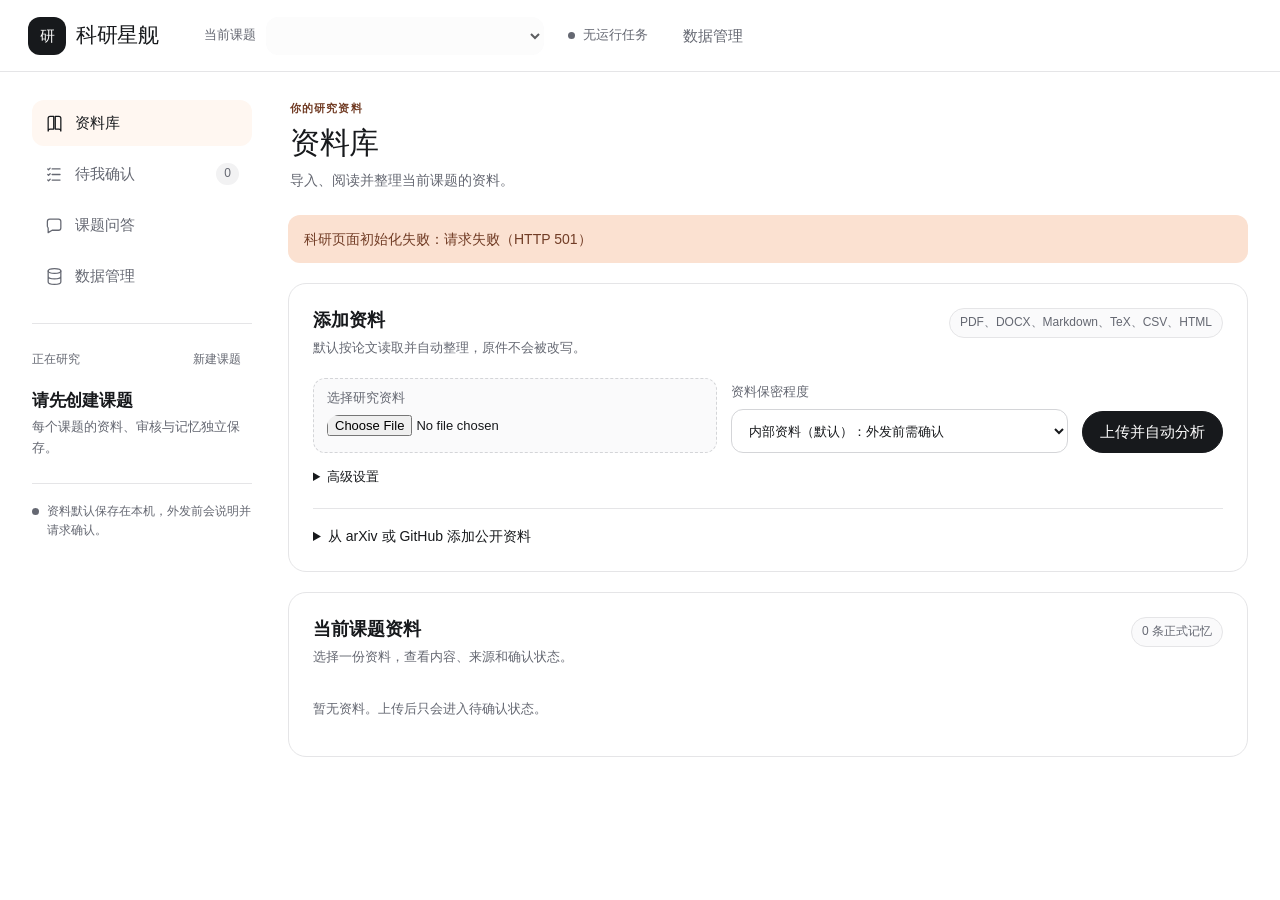
==== commit 16c8b3e7: "feat: 完善科研资料审核、任务恢复与无障碍体验" ====
--- a/static/research.html
+++ b/static/research.html
@@ -4,157 +4,178 @@
   <meta charset="utf-8" />
   <meta name="viewport" content="width=device-width, initial-scale=1" />
   <meta name="app-version" content="__APP_VERSION__" />
-  <title>科研星舰 · P4 科研质量与发布验收</title>
+  <title>科研星舰</title>
   <link rel="stylesheet" href="/static/research.css?v=__APP_VERSION__" />
   <script type="module" src="/static/research.js?v=__APP_VERSION__"></script>
 </head>
 <body>
   <a class="skip" href="#workspace">跳到工作区</a>
   <header class="topbar">
-    <div class="brand"><span class="brand-mark" aria-hidden="true">研</span><div><h1>科研星舰</h1><p>P4 · 科研质量与交付</p></div></div>
-    <div class="privacy-note"><span class="status-dot"></span>本地 RAG · 人工审核 · 默认课题隔离</div>
-    <a class="text-link" href="/">普通 Personal Agent</a>
+    <div class="brand"><span class="brand-mark" aria-hidden="true">研</span><h1>科研星舰</h1></div>
+    <label class="topbar-project" for="projectSwitcher"><span>当前课题</span><select id="projectSwitcher" aria-label="切换当前课题" disabled></select></label>
+    <details class="task-center"><summary><span class="sr-only">任务中心：</span><span class="task-status"><span class="status-dot" aria-hidden="true"></span><span id="taskCount" role="status" aria-live="polite" aria-atomic="true">无运行任务</span></span></summary><div class="task-center-panel"><h2>任务中心</h2><p>资料、问答、备份和恢复任务可在文件接收完成后刷新查看。处理中的外部请求与恢复不能保证中途停止，结果未知时请先核对。</p><div id="taskList"><p>暂无后台任务。</p></div></div></details>
+    <button id="dataManagementShortcut" class="quiet-button" type="button">数据管理</button>
   </header>
 
-  <main id="workspace" class="shell">
-    <aside class="sidebar" aria-label="课题导航">
-      <div class="section-heading"><h2>我的课题</h2><button id="newProjectButton" class="icon-button" aria-label="新建课题">＋</button></div>
-      <form id="projectForm" class="compact-form" hidden>
-        <label>课题名称<input id="projectName" maxlength="120" required placeholder="例如：Agent 教程验证" /></label>
-        <label>研究目标<textarea id="projectGoal" rows="2" placeholder="可选"></textarea></label>
-        <div class="button-row"><button class="primary" type="submit">创建</button><button id="cancelProject" type="button">取消</button></div>
-      </form>
-      <nav id="projectList" class="project-list" aria-label="课题列表"></nav>
-      <section class="scope-card">
-        <h3>当前检索范围</h3>
-        <p id="scopeDescription">尚未选择课题</p>
-        <div id="crossProjectList"></div>
+  <main class="shell">
+    <aside class="sidebar" aria-label="科研工作区导航">
+      <nav class="primary-nav" aria-label="工作区">
+        <button class="nav-item active" type="button" data-view-target="library" aria-current="page">
+          <svg viewBox="0 0 24 24" aria-hidden="true"><path d="M4 5.5A2.5 2.5 0 0 1 6.5 3H11v16H6.5A2.5 2.5 0 0 0 4 21.5zM20 5.5A2.5 2.5 0 0 0 17.5 3H13v16h4.5a2.5 2.5 0 0 1 2.5 2.5z"/></svg>
+          <span>资料库</span>
+        </button>
+        <button class="nav-item" type="button" data-view-target="review">
+          <svg viewBox="0 0 24 24" aria-hidden="true"><path d="M9 5h10M9 12h10M9 19h10M3.5 5l1 1 2-2M3.5 12l1 1 2-2M3.5 19l1 1 2-2"/></svg>
+          <span>待我确认</span><span id="pendingNavCount" class="nav-count" aria-label="0 项待确认">0</span>
+        </button>
+        <button class="nav-item" type="button" data-view-target="chat">
+          <svg viewBox="0 0 24 24" aria-hidden="true"><path d="M20 15a3 3 0 0 1-3 3H9l-5 3v-6a3 3 0 0 1-1-2V7a3 3 0 0 1 3-3h11a3 3 0 0 1 3 3z"/></svg>
+          <span>课题问答</span>
+        </button>
+        <button class="nav-item" type="button" data-view-target="data">
+          <svg viewBox="0 0 24 24" aria-hidden="true"><ellipse cx="12" cy="5" rx="8" ry="3"/><path d="M4 5v7c0 1.7 3.6 3 8 3s8-1.3 8-3V5M4 12v7c0 1.7 3.6 3 8 3s8-1.3 8-3v-7"/></svg>
+          <span>数据管理</span>
+        </button>
+      </nav>
+
+      <section class="project-card" aria-labelledby="currentProject">
+        <div class="section-heading"><span class="section-label">正在研究</span><button id="newProjectButton" class="small-button" type="button">新建课题</button></div>
+        <h2 id="currentProject">请先创建课题</h2>
+        <p id="projectMeta">每个课题的资料、审核与记忆独立保存。</p>
+        <form id="projectForm" class="compact-form" hidden>
+          <label>课题名称<input id="projectName" maxlength="120" required placeholder="例如：Agent 教程验证" /></label>
+          <details><summary>补充研究目标（可选）</summary><label>研究目标<textarea id="projectGoal" rows="2" placeholder="可以稍后再补充"></textarea></label></details>
+          <div class="button-row"><button class="primary" type="submit">创建课题</button><button id="cancelProject" type="button">取消</button></div>
+        </form>
       </section>
-      <section class="boundary-card">
-        <strong>P4 边界</strong>
-        <p>支持批次、冲突、版本、撤销、回收站和备份。局部写作与引用须通过校验；发布状态以真实验收记录为准。</p>
-      </section>
+      <p class="local-note"><span class="status-dot" aria-hidden="true"></span>资料默认保存在本机，外发前会说明并请求确认。</p>
     </aside>
 
-    <section class="main-column">
-      <div class="workspace-heading"><div><p class="eyebrow">当前课题</p><h2 id="currentProject">请先创建课题</h2><p id="projectMeta"></p></div><button id="newConversationButton" type="button" disabled>新会话</button></div>
+    <section id="workspace" class="main-column" tabindex="-1">
+      <header class="workspace-heading">
+        <div><p id="viewEyebrow" class="eyebrow">你的研究资料</p><h2 id="viewTitle" tabindex="-1">资料库</h2><p id="viewDescription">导入、阅读并整理当前课题的资料。</p></div>
+        <div class="workspace-actions">
+          <button id="batchPending" type="button" hidden>处理全部待确认资料</button>
+          <button id="newConversationButton" type="button" disabled hidden>新会话</button>
+          <button id="refreshGovernance" type="button" hidden>刷新数据状态</button>
+        </div>
+      </header>
       <div id="notice" class="notice" role="status" aria-live="polite" hidden></div>
+      <div id="receipt" class="receipt" hidden><span id="receiptText" role="status" aria-live="polite" aria-atomic="true"></span><button id="dismissReceipt" class="quiet-button" type="button" aria-label="关闭操作回执">关闭</button></div>
 
-      <section class="panel import-panel" aria-labelledby="importTitle">
-        <div class="panel-heading"><div><span class="step">01</span><h3 id="importTitle">导入与预览</h3></div><span class="tag">原件不改写，系统另存副本</span></div>
-        <form id="uploadForm" class="upload-form">
-          <label class="file-picker"><span>选择研究资料</span><input id="fileInput" type="file" accept=".pdf,.docx,.md,.markdown,.tex,.csv,.html,.htm" required /></label>
-          <label>资料类型<select id="documentType"><option value="paper">论文/研究资料</option><option value="tutorial">教程</option><option value="repository">仓库资料</option></select></label>
-          <label>资料保密程度<select id="confidentiality"><option value="L1">公开资料：可使用已启用的外部服务</option><option value="L2" selected>内部资料（默认）：外发前需确认</option><option value="L3">保密资料：仅本机处理</option></select></label>
-          <label>切块方式<select id="chunkingStrategy"><option value="auto">自动：父子 + 递归（推荐）</option><option value="recursive">仅递归切块</option><option value="fixed">固定长度（兜底）</option><option value="semantic">语义切块（本地模型）</option></select></label>
-          <button class="primary" type="submit">上传并自动分析</button>
-        </form>
-      </section>
+      <div id="libraryView" data-view="library">
+        <section class="panel import-panel" aria-labelledby="importTitle">
+          <div class="panel-heading"><div><h3 id="importTitle">添加资料</h3><p>默认按论文读取并自动整理，原件不会被改写。</p></div><span class="tag">PDF、DOCX、Markdown、TeX、CSV、HTML</span></div>
+          <form id="uploadForm" class="upload-form">
+            <label class="file-picker"><span>选择研究资料</span><input id="fileInput" type="file" accept=".pdf,.docx,.md,.markdown,.tex,.csv,.html,.htm" required /></label>
+            <label>资料保密程度<select id="confidentiality"><option value="L1">公开资料：可使用已启用的外部服务</option><option value="L2" selected>内部资料（默认）：外发前需确认</option><option value="L3">保密资料：仅本机处理</option></select></label>
+            <button class="primary" type="submit">上传并自动分析</button>
+            <details class="advanced-settings"><summary>高级设置</summary><div class="advanced-grid"><label>资料类型<select id="documentType"><option value="paper">论文/研究资料</option><option value="tutorial">教程</option><option value="repository">仓库资料</option></select></label><label>内容拆分方式<select id="chunkingStrategy"><option value="auto">自动处理（推荐）</option><option value="recursive">按段落递归拆分</option><option value="fixed">按固定长度拆分</option><option value="semantic">按语义拆分（本机处理）</option></select></label></div></details>
+          </form>
+          <details class="external-sources"><summary>从 arXiv 或 GitHub 添加公开资料</summary><div class="source-grid"><form id="arxivForm" class="source-form"><h4>检索 arXiv</h4><label>关键词<input id="arxivQuery" placeholder="例如：transformer" required /></label><button type="submit">检索候选</button><div id="arxivCandidates" class="candidate-list" tabindex="-1" aria-label="论文检索结果"></div></form><form id="githubForm" class="source-form"><h4>读取 GitHub 固定版本</h4><label>仓库<input id="githubRepo" placeholder="owner/repository" required /></label><label>指定文件（可选，逗号分隔）<input id="githubPaths" placeholder="README.md,pyproject.toml" /></label><button type="submit">只读导入</button></form></div></details>
+        </section>
 
-      <section class="panel documents-panel" aria-labelledby="documentsTitle">
-        <div class="panel-heading"><div><span class="step">02</span><h3 id="documentsTitle">资料与人工审核</h3></div><span id="memoryCount" class="tag">0 条正式记忆</span></div>
-        <div class="document-layout">
-          <div id="documentList" class="document-list"><p class="empty">暂无资料。导入后只会进入待审状态。</p></div>
-          <article id="documentPreview" class="document-preview" hidden>
-            <div class="preview-heading"><div><h4 id="documentTitle"></h4><p id="documentInfo"></p></div><span id="documentStatus" class="status-badge"></span></div>
-            <div class="tabs" role="tablist" aria-label="资料预览">
-              <button class="tab active" data-tab="source" role="tab" aria-selected="true">原文</button>
-              <button class="tab" data-tab="parsed" role="tab" aria-selected="false">解析结果</button>
-              <button class="tab" data-tab="analysis" role="tab" aria-selected="false">论文分析</button>
-              <button class="tab" data-tab="raw" role="tab" aria-selected="false">原始模型输出</button>
-              <button class="tab" data-tab="sources" role="tab" aria-selected="false">来源</button>
+        <section class="panel documents-panel" aria-labelledby="documentsTitle">
+          <div class="panel-heading"><div><h3 id="documentsTitle">当前课题资料</h3><p>选择一份资料，查看内容、来源和确认状态。</p></div><span id="memoryCount" class="tag">0 条正式记忆</span></div>
+          <div class="document-layout">
+            <div id="documentList" class="document-list"><p class="empty">暂无资料。上传后只会进入待确认状态。</p></div>
+            <div id="libraryPreviewMount" class="preview-mount">
+              <article id="documentPreview" class="document-preview" hidden>
+                <div class="preview-heading"><div><h4 id="documentTitle" tabindex="-1"></h4><p id="documentInfo"></p></div><span id="documentStatus" class="status-badge"></span></div>
+                <div id="paperWorkspace" class="paper-workspace"><div id="paperSourcePane" class="paper-source" hidden><p id="highlightStatus" role="status">选择字段查看对应原文。</p><img id="highlightImage" alt="原文高亮页面" hidden><iframe id="pdfPreview" class="pdf-preview" title="原始 PDF 预览" hidden></iframe><pre id="paperText" class="preview-content" hidden></pre></div><div class="paper-details">
+                <div class="tabs" role="tablist" aria-label="资料内容">
+                  <button class="tab" id="tab-analysis" data-tab="analysis" role="tab" aria-controls="previewPanel" tabindex="-1" aria-selected="false" type="button">核心内容</button>
+                  <button class="tab active" id="tab-source" data-tab="source" role="tab" aria-controls="previewPanel" aria-selected="true" type="button">原文</button>
+                  <button class="tab" id="tab-sources" data-tab="sources" role="tab" aria-controls="previewPanel" tabindex="-1" aria-selected="false" type="button">来源</button>
+                </div>
+                <details id="diagnostics" class="diagnostics"><summary>诊断与原始输出</summary><div class="diagnostic-actions"><button data-tab="parsed" type="button">解析结果</button><button data-tab="raw" type="button">原始模型输出</button></div></details>
+                <div id="previewPanel" role="tabpanel" aria-labelledby="tab-source"><pre id="previewContent" class="preview-content" tabindex="0"></pre>
+                <section id="analysisReviewQueue" class="analysis-review-queue" hidden aria-label="需要核对的字段"></section>
+                <div id="analysisEditor" class="analysis-editor" hidden></div></div>
+                <details id="paperQuestionPanel"><summary>课题问答</summary><p>检索当前课题中已确认的资料；未确认的资料不会参与回答。</p><form id="paperQuestionForm"><label for="paperQuestion">你的问题</label><textarea id="paperQuestion" rows="2" required placeholder="例如：这篇论文使用了什么方法？"></textarea><button type="submit">查找依据</button></form><div id="paperQuestionResult" role="status"></div></details>
+                <div class="review-actions">
+                  <button id="approveDocument" class="primary" type="button">确认并保存</button>
+                  <button id="rejectDocument" class="danger" type="button">不保存这份资料</button>
+                  <button id="analyzeDocument" type="button">重新分析</button>
+                  <button id="saveAnalysis" type="button">保存字段修正</button>
+                  <button id="ocrDocument" type="button">本地文字识别</button>
+                  <span id="reviewHint"></span>
+                </div>
+                </div></div>
+              </article>
             </div>
-            <pre id="previewContent" class="preview-content" tabindex="0"></pre>
-            <iframe id="pdfPreview" class="pdf-preview" title="原始 PDF 预览" hidden></iframe>
-            <div id="analysisEditor" class="analysis-editor" hidden></div>
-            <div class="review-actions">
-              <button id="approveDocument" class="primary">确认写入正式记忆</button>
-              <button id="rejectDocument" class="danger">拒绝入库</button>
-              <button id="analyzeDocument">本地结构化分析</button>
-              <button id="saveAnalysis">保存字段修正</button>
-              <button id="ocrDocument">本地 OCR</button>
-              <span id="reviewHint"></span>
+          </div>
+        </section>
+      </div>
+
+      <div id="reviewView" data-view="review" hidden>
+        <section class="panel review-panel" aria-labelledby="reviewTitle">
+          <div class="panel-heading"><div><h3 id="reviewTitle">需要确认的内容</h3><p>这里只列出待确认资料。核对异常字段和对应原文后，再决定是否保存。</p></div><span id="reviewQueueCount" class="tag">0 项待确认</span></div>
+          <div class="review-layout"><div id="reviewList" class="document-list" aria-label="待确认资料列表"></div><div id="reviewPreviewMount" class="preview-mount"></div></div>
+        </section>
+      </div>
+
+      <div id="chatView" data-view="chat" hidden>
+        <section class="panel chat-panel" aria-labelledby="chatTitle">
+          <div class="panel-heading"><div><h3 id="chatTitle">基于当前课题提问</h3><p>只使用已经确认的资料；回答附来源，没有依据时会明确说明。</p></div><span id="conversationLabel" class="tag">尚未开始</span></div>
+          <details class="scope-settings"><summary>检索范围</summary><div class="scope-card"><p id="scopeDescription">尚未选择课题</p><div id="crossProjectList"></div></div></details>
+          <div id="chatLog" class="chat-log" role="log" aria-live="polite"><p class="empty">可以从“这篇资料采用了什么方法，依据在哪里？”开始。</p></div>
+          <form id="chatForm" class="chat-form">
+            <label for="question">你的问题</label>
+            <textarea id="question" rows="3" required placeholder="例如：这篇论文的核心方法是什么？请给出原文依据。"></textarea>
+            <div class="chat-options">
+              <label>回答方式<select id="provider"><option value="local">显示原文依据（默认）</option><option value="rag">本机生成回答</option><option value="external">外部模型（需确认发送范围）</option></select></label>
+              <label id="modelField" hidden>外部模型<input id="modelId" placeholder="模型配置 ID" /></label>
+              <label>问题的保密程度<select id="queryLevel"><option value="L1">公开</option><option value="L2" selected>内部</option><option value="L3">保密</option></select></label>
+              <button id="sendQuestion" class="primary" type="submit">提问</button>
             </div>
-          </article>
-        </div>
-      </section>
+          </form>
+        </section>
 
-      <section class="panel chat-panel" aria-labelledby="chatTitle">
-        <div class="panel-heading"><div><span class="step">03</span><h3 id="chatTitle">新会话带来源提问</h3></div><span id="conversationLabel" class="tag">尚未开始</span></div>
-        <div id="chatLog" class="chat-log" role="log" aria-live="polite"><p class="empty">确认资料后，可在这里验证跨会话检索。没有命中时会明确说明。</p></div>
-        <form id="chatForm" class="chat-form">
-          <label for="question">你的问题</label>
-          <textarea id="question" rows="3" required placeholder="例如：资料什么时候进入正式资料库？"></textarea>
-          <div class="chat-options">
-            <label>回答方式<select id="provider"><option value="local">显示原文依据（默认）</option><option value="rag">本机生成回答</option><option value="external">外部模型（需确认发送范围）</option></select></label>
-            <label id="modelField" hidden>外部模型<input id="modelId" placeholder="模型配置 ID" /></label>
-            <label>问题的保密程度<select id="queryLevel"><option value="L1">公开</option><option value="L2">内部</option><option value="L3">保密</option></select></label>
-            <button id="sendQuestion" class="primary" type="submit">提问</button>
+        <details class="panel secondary-panel">
+          <summary><span>研究辅助</span><small>实验设想、记忆对照与表格；生成内容仍需核对</small></summary>
+          <form id="generationForm" class="generation-form">
+            <label>辅助类型<select id="generationKind"><option value="ablation">消融实验设想</option><option value="compare">记忆对照</option><option value="table">对比表格</option><option value="pseudocode">伪代码</option><option value="review">模拟审稿</option></select></label>
+            <label>目标或问题<textarea id="generationQuery" rows="2" placeholder="例如：设计去除证据过滤的消融实验"></textarea></label>
+            <button type="submit">基于当前课题生成</button>
+          </form>
+          <div id="generationResult" hidden><pre id="generationContent" class="preview-content"></pre><div class="button-row"><button id="correctGeneration" hidden type="button">修正并重新校验</button><button id="archiveGeneration" type="button">整理为待确认资料</button><button id="exportGeneration" type="button">导出本地文件</button><a id="downloadGeneration" class="text-link" hidden download>下载已导出文件</a></div></div>
+        </details>
+      </div>
+
+      <div id="dataView" data-view="data" hidden>
+        <section class="panel backup-panel" aria-labelledby="backupTitle">
+          <div class="panel-heading"><div><h3 id="backupTitle">备份与恢复</h3><p>按需要保存当前结果或完整资料包。</p></div></div>
+          <div class="backup-grid">
+            <section><h4>轻量备份</h4><p>保存课题目录、当前资料信息和有效记忆，不含原件与历史版本。</p><div class="button-row"><button id="exportLightLibrary" type="button">创建轻量备份</button><a id="downloadLightBackup" class="text-link" hidden download>下载轻量备份</a></div></section>
+            <section><h4>完整备份</h4><p>保存结构化数据、历史记录、检索索引和可用原件，缺失文件会写入清单。</p><button id="exportLibrary" type="button">创建完整备份</button><a id="downloadFullBackup" class="text-link" hidden download>下载完整备份</a></section>
           </div>
-        </form>
-      </section>
+          <section class="restore-boundary"><h4>恢复完整备份</h4><p>选择不超过 200 MB 的新版完整备份并查看预览。只支持恢复到没有科研数据的账号，不覆盖已有资料；轻量备份和旧版完整备份不支持此恢复方式。</p><form id="restorePreviewForm"><label>选择完整备份 ZIP<input id="restoreFile" type="file" accept=".zip,application/zip" required></label><button type="submit">检查备份</button></form><div id="restorePreview" hidden><p id="restoreSummary" tabindex="-1"></p><label><input id="restoreConfirmed" type="checkbox">我已核对预览，确认恢复到当前空资料库</label><button id="restoreCommit" type="button" disabled>确认恢复</button></div></section>
+        </section>
 
-      <section class="panel sources-panel" aria-labelledby="sourcesTitle">
-        <div class="panel-heading"><div><span class="step">04</span><h3 id="sourcesTitle">外部资料（只读）</h3></div><span class="tag">L1 默认公开 · L2 须审批 · L3 禁止外发</span></div>
-        <div class="source-grid">
-          <form id="arxivForm" class="source-form">
-            <h4>arXiv 候选检索</h4>
-            <label>关键词<input id="arxivQuery" placeholder="例如：transformer" required /></label>
-            <button type="submit">检索候选</button>
-            <div id="arxivCandidates" class="candidate-list"></div>
-          </form>
-          <form id="githubForm" class="source-form">
-            <h4>GitHub 固定提交</h4>
-            <label>仓库<input id="githubRepo" placeholder="owner/repository" required /></label>
-            <label>指定文件（可选，逗号分隔）<input id="githubPaths" placeholder="README.md,pyproject.toml" /></label>
-            <button type="submit">只读导入</button>
-          </form>
-        </div>
-      </section>
-
-      <section class="panel generation-panel" aria-labelledby="generationTitle">
-        <div class="panel-heading"><div><span class="step">05</span><h3 id="generationTitle">实验设想与写作</h3></div><span class="tag">生成≠实测 · 归档须再审</span></div>
-        <form id="generationForm" class="generation-form">
-          <label>生成类型<select id="generationKind"><option value="ablation">消融实验设想</option><option value="compare">记忆对照</option><option value="table">对比表格</option><option value="pseudocode">伪代码</option><option value="review">模拟审稿</option><option value="latex">局部 LaTeX</option></select></label>
-          <label>目标或问题<textarea id="generationQuery" rows="2" placeholder="例如：设计去除证据过滤的消融实验"></textarea></label>
-          <button class="primary" type="submit">基于当前课题生成</button>
-        </form>
-        <div id="generationResult" hidden>
-          <pre id="generationContent" class="preview-content"></pre>
-          <div class="button-row"><button id="correctGeneration" hidden>修正并重新校验</button><button id="archiveGeneration">整理为待审核资料</button><button id="exportGeneration">导出本地文件</button><a id="downloadGeneration" class="text-link" hidden download>下载已导出文件</a></div>
-        </div>
-      </section>
-
-      <section class="panel governance-panel" aria-labelledby="governanceTitle">
-        <div class="panel-heading"><div><span class="step">06</span><h3 id="governanceTitle">批次、版本与数据治理</h3></div><span class="tag">最近 10 次撤销 · 回收站 30 天</span></div>
-        <div class="review-actions governance-actions">
-          <button id="batchPending">批处理当前待审资料</button>
-          <button id="refreshGovernance">刷新治理状态</button>
-          <button id="exportLightLibrary">轻量备份（不含原件）</button>
-          <button id="exportLibrary">完整备份（含可用原件）</button>
-          <button id="deleteCurrent" class="danger">将当前资料移入回收站</button>
-          <a id="downloadLightBackup" class="text-link" hidden download>下载轻量备份</a>
-        </div>
-        <p class="empty">轻量备份只保存当前课题目录和有效记忆，不含原件或历史版本；完整备份请使用 ZIP。</p>
-        <div class="governance-grid">
-          <section><h4>待处理冲突</h4><div id="conflictList" class="governance-list"></div></section>
-          <section><h4>当前资料历史版本</h4><div id="versionList" class="governance-list"></div></section>
-          <section><h4>回收站</h4><div id="recycleList" class="governance-list"></div></section>
-          <section><h4>最近变更</h4><div id="changeList" class="governance-list"></div></section>
-        </div>
-      </section>
+        <section class="panel governance-panel" aria-labelledby="governanceTitle">
+          <div class="panel-heading"><div><h3 id="governanceTitle">版本与数据记录</h3><p>在这里处理当前资料的历史、冲突、撤销和回收站。</p></div><span class="tag">最近 10 次撤销 · 回收站保留 30 天</span></div>
+          <div class="review-actions governance-actions"><button id="deleteCurrent" class="danger" type="button">将当前资料移入回收站</button></div>
+          <div class="governance-grid">
+            <section><h4>待处理冲突</h4><div id="conflictList" class="governance-list"></div></section>
+            <section><h4>当前资料历史版本</h4><div id="versionList" class="governance-list"></div></section>
+            <section><h4>回收站</h4><div id="recycleList" class="governance-list"></div></section>
+            <section><h4>最近变更</h4><div id="changeList" class="governance-list"></div></section>
+          </div>
+        </section>
+      </div>
     </section>
   </main>
 
   <dialog id="approvalDialog" aria-labelledby="approvalTitle">
     <form method="dialog" class="dialog-shell">
-      <div class="panel-heading"><h2 id="approvalTitle">L2 外发审批</h2><button value="cancel" aria-label="关闭">×</button></div>
+      <div class="panel-heading"><h2 id="approvalTitle">外发审批</h2><button value="cancel" aria-label="关闭">×</button></div>
       <p class="warning">请核对实际接收方、用途、材料片段和版本。批准仅覆盖本次范围，变化后须重新审批。</p>
       <dl id="approvalMeta" class="approval-meta"></dl>
       <div id="approvalFragments" class="approval-fragments"></div>
       <div class="button-row"><button id="confirmOutbound" value="default" class="primary">批准并发送一次</button><button value="cancel">取消，不外发</button></div>
     </form>
   </dialog>
-  <div id="toast" class="toast" role="status" aria-live="polite" hidden></div>
+  <div id="toast" class="toast" aria-hidden="true" hidden></div>
 </body>
 </html>
--- a/static/research.css
+++ b/static/research.css
@@ -1,172 +1,315 @@
 :root {
   color-scheme: light;
-  --ink: #17191c;
-  --muted: #777b86;
-  --ash: #979799;
-  --placeholder: #a3a6af;
-  --paper: #ffffff;
-  --surface: #f2f2f3;
-  --fog: #fafafb;
-  --line: #ececec;
-  --accent: #17191c;
-  --accent-dark: #17191c;
-  --accent-soft: #f2f2f3;
-  --peach: #fbe1d1;
-  --warning: #17191c;
-  --warning-soft: #fbe1d1;
-  --danger: #17191c;
-  --radius: 24px;
-  --shadow: 0 0 0 1px rgb(4 23 43 / 5%), 0 8px 40px rgb(0 0 0 / 10%);
+  --gray-950: #17191c;
+  --gray-800: #2b2e33;
+  --gray-700: #50545d;
+  --gray-600: #656872;
+  --gray-500: #727680;
+  --gray-300: #d4d5d8;
+  --gray-200: #e5e5e7;
+  --gray-100: #f2f2f3;
+  --gray-50: #fafafb;
+  --white: #ffffff;
+  --peach-100: #fbe1d1;
+  --peach-50: #fff7f1;
+  --peach-800: #713c25;
+  --red-700: #963d3a;
+  --green-700: #35634b;
+  --ink: var(--gray-950);
+  --muted: var(--gray-600);
+  --placeholder: var(--gray-500);
+  --paper: var(--white);
+  --surface: var(--gray-100);
+  --fog: var(--gray-50);
+  --line: var(--gray-200);
+  --line-strong: var(--gray-300);
+  --accent: var(--gray-950);
+  --accent-hover: var(--gray-800);
+  --accent-soft: var(--peach-50);
+  --peach: var(--peach-100);
+  --warning: var(--peach-800);
+  --warning-soft: var(--peach-50);
+  --danger: var(--red-700);
+  --success: var(--green-700);
+  --button-primary-bg: var(--accent);
+  --button-primary-fg: var(--paper);
+  --button-quiet-fg: var(--muted);
+  --control-bg: var(--paper);
+  --control-border: var(--line-strong);
+  --nav-active-bg: var(--accent-soft);
+  --receipt-bg: var(--warning-soft);
+  --radius-small: 10px;
+  --radius-control: 12px;
+  --radius-card: 18px;
+  --radius-pill: 9999px;
+  --shadow: 0 16px 50px rgb(23 25 28 / 14%);
+  --focus-ring: #713c25;
   font-family: Inter, ui-sans-serif, -apple-system, BlinkMacSystemFont, "Segoe UI", "PingFang SC", "Microsoft YaHei", sans-serif;
 }
 * { box-sizing: border-box; }
-body { margin: 0; background: var(--paper); color: var(--ink); line-height: 1.55; }
+.sr-only { position: absolute; width: 1px; height: 1px; padding: 0; margin: -1px; overflow: hidden; clip: rect(0, 0, 0, 0); white-space: nowrap; border: 0; }
+html { scroll-behavior: smooth; }
+body { margin: 0; background: var(--paper); color: var(--ink); line-height: 1.6; font-size: 15px; }
 button, input, textarea, select { font: inherit; }
-button, .text-link, .source-file-link { -webkit-tap-highlight-color: transparent; }
-button { border: 1px solid var(--ink); border-radius: 9999px; padding: 8px 18px; background: transparent; color: var(--ink); cursor: pointer; font-weight: 400; }
-button:hover { background: var(--surface); border-color: var(--ink); }
-button:focus-visible, input:focus-visible, textarea:focus-visible, select:focus-visible, a:focus-visible, pre:focus-visible { outline: 3px solid rgb(23 25 28 / 18%); outline-offset: 3px; }
-button:disabled { opacity: .42; cursor: not-allowed; }
-button.primary { background: var(--ink); border-color: var(--ink); color: white; font-weight: 400; }
-button.primary:hover { background: #2b2e33; border-color: #2b2e33; }
-button.danger { color: var(--ink); background: transparent; }
-input, textarea, select { width: 100%; border: 1px solid var(--line); border-radius: 16px; background: var(--paper); color: var(--ink); padding: 11px 14px; }
+button, .text-link, .source-file-link, summary { -webkit-tap-highlight-color: transparent; }
+button { min-height: 40px; border: 1px solid var(--line-strong); border-radius: var(--radius-pill); padding: 8px 17px; background: var(--paper); color: var(--ink); cursor: pointer; font-weight: 500; }
+button:hover:not(:disabled) { background: var(--surface); border-color: var(--muted); }
+button:focus-visible, input:focus-visible, textarea:focus-visible, select:focus-visible, a:focus-visible, pre:focus-visible, summary:focus-visible, [tabindex="-1"]:focus-visible { outline: 3px solid var(--focus-ring); outline-offset: 3px; }
+button:disabled { opacity: .46; cursor: not-allowed; }
+button.primary { background: var(--button-primary-bg); border-color: var(--button-primary-bg); color: var(--button-primary-fg); }
+button.primary:hover:not(:disabled) { background: var(--accent-hover); border-color: var(--accent-hover); }
+button.danger { color: var(--danger); background: transparent; border-color: transparent; }
+button.quiet-button, .quiet-button { min-height: 36px; padding: 6px 10px; border-color: transparent; background: transparent; color: var(--button-quiet-fg); }
+button.quiet-button:hover:not(:disabled), .quiet-button:hover:not(:disabled) { color: var(--ink); border-color: transparent; }
+input, textarea, select { width: 100%; min-height: 44px; border: 1px solid var(--control-border); border-radius: var(--radius-control); background: var(--control-bg); color: var(--ink); padding: 10px 13px; }
 input::placeholder, textarea::placeholder { color: var(--placeholder); }
 textarea { resize: vertical; }
-label { display: grid; gap: 7px; color: var(--muted); font-size: 14px; }
-h1, h2 { font-family: Georgia, "Times New Roman", ui-serif, serif; font-weight: 400; }
+label { display: grid; gap: 6px; color: var(--muted); font-size: 13px; }
+h1, h2 { font-family: Georgia, "Times New Roman", "Songti SC", ui-serif, serif; font-weight: 400; }
 h1, h2, h3, h4, p { margin-top: 0; }
-h1 { font-size: 28px; margin-bottom: 0; letter-spacing: -.02em; }
-h2 { font-size: 44px; line-height: 1.3; letter-spacing: -.015em; margin-bottom: 8px; }
-h3 { font-size: 20px; font-weight: 500; }
-h4 { font-size: 17px; }
-.skip { position: fixed; left: 12px; top: -80px; z-index: 20; background: var(--ink); color: white; padding: 12px 16px; border-radius: 16px; }
+h1 { font-size: 21px; margin-bottom: 0; letter-spacing: -.02em; }
+h2 { font-size: 30px; line-height: 1.3; letter-spacing: -.015em; margin-bottom: 7px; }
+h3 { font-size: 18px; line-height: 1.4; font-weight: 600; margin-bottom: 4px; }
+h4 { font-size: 16px; line-height: 1.45; }
+p { margin-bottom: 10px; }
+summary { cursor: pointer; color: var(--ink); }
+.skip { position: fixed; left: 12px; top: -80px; z-index: 40; background: var(--ink); color: var(--paper); padding: 12px 16px; border-radius: var(--radius-control); }
 .skip:focus { top: 12px; }
-.topbar { min-height: 88px; padding: 16px 32px; background: rgb(255 255 255 / 88%); display: flex; align-items: center; gap: 24px; position: sticky; top: 0; z-index: 5; backdrop-filter: blur(16px); }
-.brand { display: flex; align-items: center; gap: 12px; }
-.brand-mark { width: 44px; height: 44px; display: grid; place-items: center; background: var(--ink); color: white; border-radius: 16px; font-weight: 500; }
-.brand p { color: var(--muted); font-size: 12px; margin: 0; letter-spacing: .03em; }
-.privacy-note { margin-left: auto; display: flex; align-items: center; gap: 9px; font-size: 14px; color: var(--muted); }
-.status-dot { width: 8px; height: 8px; border-radius: 50%; background: var(--ink); box-shadow: none; }
-.text-link { color: var(--ink); font-size: 15px; text-decoration: none; }
-.text-link:hover { text-decoration: underline; }
-.shell { display: grid; grid-template-columns: 260px minmax(0, 1fr); gap: 32px; max-width: 1200px; margin: 0 auto; padding: 32px 28px 80px; }
-.sidebar { position: sticky; top: 112px; align-self: start; }
+.topbar { min-height: 72px; padding: 12px 28px; background: rgb(255 255 255 / 94%); display: flex; align-items: center; gap: 24px; position: sticky; top: 0; z-index: 10; border-bottom: 1px solid var(--line); backdrop-filter: blur(16px); }
+.brand { display: flex; align-items: center; gap: 10px; flex-shrink: 0; }
+.brand-mark { width: 38px; height: 38px; display: grid; place-items: center; background: var(--ink); color: var(--paper); border-radius: var(--radius-control); font-size: 15px; font-weight: 500; }
+.topbar-project { width: min(340px, 32vw); min-width: 0; margin-left: 22px; display: flex; align-items: center; gap: 10px; white-space: nowrap; }
+.topbar-project select { min-width: 0; min-height: 38px; padding-top: 6px; padding-bottom: 6px; border-color: transparent; background: var(--fog); color: var(--ink); text-overflow: ellipsis; }
+.task-status { margin-left: auto; display: flex; align-items: center; gap: 8px; color: var(--muted); font-size: 13px; white-space: nowrap; }
+.task-status.running { color: var(--warning); }
+.status-dot { width: 7px; height: 7px; flex: 0 0 7px; border-radius: 50%; background: var(--muted); }
+.task-status.running .status-dot { background: var(--warning); }
+.shell { display: grid; grid-template-columns: 220px minmax(0, 1fr); gap: 36px; max-width: 1440px; margin: 0 auto; padding: 28px 32px 72px; }
+.sidebar { position: sticky; top: 100px; align-self: start; min-width: 0; }
+.primary-nav { display: grid; gap: 5px; }
+.nav-item { width: 100%; min-height: 44px; display: grid; grid-template-columns: 20px minmax(0, 1fr) auto; align-items: center; gap: 10px; text-align: left; padding: 10px 12px; border-color: transparent; background: transparent; border-radius: var(--radius-control); color: var(--muted); }
+.nav-item svg { width: 19px; height: 19px; fill: none; stroke: currentColor; stroke-width: 1.6; stroke-linecap: round; stroke-linejoin: round; }
+.nav-item:hover:not(:disabled) { border-color: transparent; color: var(--ink); }
+.nav-item.active { background: var(--nav-active-bg); color: var(--ink); }
+.nav-count { min-width: 23px; padding: 1px 7px; border-radius: var(--radius-pill); background: var(--surface); color: var(--muted); font-size: 12px; text-align: center; font-variant-numeric: tabular-nums; }
+.nav-count.has-items { background: var(--peach); color: var(--warning); }
+.project-card { border-top: 1px solid var(--line); margin-top: 24px; padding-top: 20px; }
 .section-heading, .panel-heading, .workspace-heading, .preview-heading, .button-row, .review-actions { display: flex; align-items: center; justify-content: space-between; gap: 12px; }
-.section-heading h2 { font-family: inherit; font-size: 16px; font-weight: 500; margin: 0; letter-spacing: 0; }
-.icon-button { width: 36px; height: 36px; padding: 0; font-size: 24px; display: grid; place-items: center; }
-.compact-form { display: grid; gap: 12px; background: var(--surface); padding: 16px; border-radius: 20px; margin-top: 16px; }
-.project-list { display: grid; gap: 8px; margin: 16px 0 24px; }
-.project-button { width: 100%; text-align: left; padding: 12px 16px; border-color: transparent; background: transparent; border-radius: 16px; }
-.project-button strong, .project-button span { display: block; overflow: hidden; text-overflow: ellipsis; white-space: nowrap; }
-.project-button span { font-size: 13px; color: var(--muted); margin-top: 3px; }
-.project-button.active { background: var(--ink); border-color: var(--ink); color: white; }
-.project-button.active span { color: rgb(255 255 255 / 75%); }
-.scope-card, .boundary-card { border-top: 1px solid var(--line); padding-top: 20px; margin-top: 24px; font-size: 13px; color: var(--muted); }
-.scope-card h3 { color: var(--ink); font-size: 16px; margin-bottom: 8px; }
-.scope-card p, .boundary-card p { margin-bottom: 8px; }
-.scope-card label { display: flex; grid-template-columns: auto 1fr; align-items: center; gap: 8px; margin: 10px 0; }
-.scope-card input { width: auto; }
-.boundary-card strong { color: var(--ink); font-weight: 500; }
-.main-column { min-width: 0; display: grid; gap: 24px; }
-.workspace-heading { padding: 4px 2px 12px; }
-.workspace-heading p { margin-bottom: 6px; color: var(--muted); font-size: 15px; }
-.eyebrow { text-transform: uppercase; letter-spacing: .12em !important; font-size: 12px !important; font-weight: 500; }
-.panel { background: var(--surface); border: 0; border-radius: 24px; padding: 24px; box-shadow: none; }
-.panel-heading { margin-bottom: 20px; }
-.panel-heading > div { display: flex; align-items: center; gap: 12px; }
-.step { color: var(--ash); font: 400 13px ui-monospace, monospace; letter-spacing: .08em; }
-.tag { color: var(--muted); background: transparent; border: 0; border-radius: 0; padding: 0; font-size: 13px; white-space: nowrap; }
-.upload-form { display: grid; grid-template-columns: repeat(3, minmax(0, 1fr)); align-items: end; gap: 16px; }
-.upload-form > button { width: max-content; min-width: 160px; white-space: nowrap; justify-self: start; }
-.source-grid { display: grid; grid-template-columns: repeat(2, minmax(0, 1fr)); gap: 24px; }
+.section-label { color: var(--muted); font-size: 12px; }
+.small-button { min-height: 32px; padding: 4px 10px; border-color: transparent; color: var(--muted); font-size: 12px; }
+.project-card h2 { font-family: inherit; font-size: 17px; font-weight: 600; margin: 14px 0 5px; overflow-wrap: anywhere; }
+.project-card > p { color: var(--muted); font-size: 13px; margin-bottom: 0; }
+.compact-form { display: grid; gap: 12px; margin-top: 16px; }
+.compact-form details { font-size: 13px; color: var(--muted); }
+.compact-form details label { margin-top: 10px; }
+.local-note { display: flex; align-items: flex-start; gap: 8px; border-top: 1px solid var(--line); margin: 24px 0 0; padding-top: 18px; color: var(--muted); font-size: 12px; }
+.local-note .status-dot { margin-top: 6px; }
+.main-column, [data-view], .preview-mount { min-width: 0; }
+.main-column { display: grid; align-content: start; gap: 20px; }
+[data-view] { display: grid; gap: 20px; }
+.workspace-heading { min-height: 82px; padding: 0 2px 4px; }
+.workspace-heading p { margin-bottom: 0; color: var(--muted); font-size: 14px; }
+.workspace-heading .eyebrow { margin-bottom: 5px; color: var(--warning); text-transform: uppercase; letter-spacing: .1em; font-size: 11px; font-weight: 600; }
+.workspace-actions { display: flex; gap: 8px; flex-wrap: wrap; }
+.panel { background: var(--paper); border: 1px solid var(--line); border-radius: var(--radius-card); padding: 24px; }
+.panel-heading { align-items: flex-start; margin-bottom: 20px; }
+.panel-heading p { color: var(--muted); font-size: 13px; margin: 0; }
+.tag { color: var(--muted); background: var(--fog); border: 1px solid var(--line); border-radius: var(--radius-pill); padding: 4px 10px; font-size: 12px; white-space: nowrap; }
+.upload-form { display: grid; grid-template-columns: minmax(220px, 1.2fr) minmax(220px, 1fr) auto; align-items: end; gap: 14px; }
+.upload-form > .primary { white-space: nowrap; }
+.file-picker { border: 1px dashed var(--line-strong); background: var(--fog); padding: 9px 13px; border-radius: var(--radius-control); }
+.file-picker input { min-height: 28px; border: 0; padding: 0; background: transparent; font-size: 13px; }
+.advanced-settings { grid-column: 1 / -1; color: var(--muted); font-size: 13px; }
+.advanced-grid { display: grid; grid-template-columns: repeat(2, minmax(0, 1fr)); gap: 14px; padding-top: 14px; }
+.external-sources, .scope-settings { border-top: 1px solid var(--line); margin-top: 20px; padding-top: 16px; }
+.external-sources > summary, .scope-settings > summary { font-size: 14px; font-weight: 500; }
+.source-grid { display: grid; grid-template-columns: repeat(2, minmax(0, 1fr)); gap: 28px; margin-top: 20px; }
 .source-form { display: grid; align-content: start; gap: 12px; }
-.source-form h4 { margin-bottom: 2px; }
-.candidate-list { display: grid; gap: 12px; }
-.candidate-card { border: 1px solid var(--line); border-radius: 16px; padding: 16px; background: var(--paper); }
-.candidate-card strong { display: block; font-size: 15px; }
-.candidate-card p { color: var(--muted); font-size: 13px; margin: 6px 0; }
-.generation-form { display: grid; grid-template-columns: 200px minmax(0, 1fr) auto; gap: 12px; align-items: end; margin-bottom: 16px; }
-.governance-actions { margin-bottom: 16px; }
-.governance-grid { display: grid; grid-template-columns: repeat(2, minmax(0, 1fr)); gap: 20px; }
-.governance-grid h4 { margin-bottom: 10px; }
-.governance-list { display: grid; gap: 10px; }
-.governance-card { border: 1px solid var(--line); border-radius: 16px; padding: 16px; background: var(--paper); }
-.governance-card p { margin: 5px 0; overflow-wrap: anywhere; }
-.governance-card .button-row { justify-content: flex-start; flex-wrap: wrap; margin-top: 10px; }
-.governance-card button { padding: 6px 12px; font-size: 13px; }
-.file-picker { grid-column: span 2; border: 1px dashed #c8c9cc; background: var(--fog); padding: 12px 16px; border-radius: 16px; }
-.file-picker input { border: 0; padding: 0; background: transparent; font-size: 13px; }
-.document-layout { display: grid; grid-template-columns: 240px minmax(0, 1fr); gap: 20px; }
-.document-list { display: grid; align-content: start; gap: 10px; }
-.document-item { text-align: left; padding: 14px 16px; border-color: transparent; border-radius: 16px; }
-.document-item.active { border-color: var(--ink); background: var(--paper); }
-.document-item strong { display: block; font-size: 15px; overflow-wrap: anywhere; }
-.document-item small { color: var(--muted); }
-.document-preview { min-width: 0; border-left: 1px solid var(--line); padding-left: 20px; }
-.preview-heading p { color: var(--muted); font-size: 13px; margin: 0; }
-.status-badge { font-size: 13px; padding: 5px 10px; border-radius: 9999px; background: var(--fog); color: var(--ink); }
-.status-badge.approved { color: var(--ink); background: var(--paper); }
-.status-badge.rejected { color: var(--ink); background: var(--paper); border: 1px solid var(--ink); }
-.tabs { display: flex; gap: 6px; border-bottom: 1px solid var(--line); margin: 16px 0 0; overflow-x: auto; }
-.tab { border: 0; border-bottom: 2px solid transparent; border-radius: 0; padding: 10px 14px; color: var(--muted); background: transparent; }
-.tab.active { color: var(--ink); border-bottom-color: var(--ink); }
-.preview-content { height: 300px; overflow: auto; white-space: pre-wrap; overflow-wrap: anywhere; background: var(--paper); border: 1px solid var(--line); border-radius: 16px; padding: 16px; margin: 16px 0 14px; font: 13px/1.75 ui-monospace, SFMono-Regular, Consolas, monospace; }
+.source-form h4 { margin-bottom: 0; }
+.source-form > button { justify-self: start; }
+.candidate-list { display: grid; gap: 10px; }
+.candidate-card { border-top: 1px solid var(--line); padding: 14px 0 4px; }
+.candidate-card strong { display: block; font-size: 14px; }
+.candidate-card p { color: var(--muted); font-size: 13px; margin: 6px 0 10px; }
+.document-layout, .review-layout { display: grid; grid-template-columns: 250px minmax(0, 1fr); gap: 24px; }
+.document-list { display: grid; align-content: start; gap: 6px; max-height: 660px; overflow-y: auto; }
+.document-item { width: 100%; min-height: 0; text-align: left; padding: 12px 13px; border-color: transparent; border-radius: var(--radius-control); background: transparent; }
+.document-item:hover:not(:disabled) { border-color: transparent; }
+.document-item.active { border-color: transparent; background: var(--accent-soft); }
+.document-item strong { display: block; font-size: 14px; overflow-wrap: anywhere; }
+.document-item small { display: block; margin-top: 3px; color: var(--muted); font-size: 12px; }
+.document-preview { min-width: 0; border-left: 1px solid var(--line); padding-left: 24px; }
+.preview-heading { align-items: flex-start; }
+.preview-heading h4 { margin-bottom: 5px; overflow-wrap: anywhere; }
+.preview-heading p { color: var(--muted); font-size: 12px; margin: 0; }
+.status-badge { flex-shrink: 0; font-size: 12px; padding: 4px 10px; border-radius: var(--radius-pill); background: var(--peach); color: var(--warning); }
+.status-badge.approved { color: var(--success); background: var(--fog); border: 1px solid var(--line); }
+.status-badge.rejected { color: var(--danger); background: var(--paper); border: 1px solid var(--danger); }
+.tabs { display: flex; gap: 4px; border-bottom: 1px solid var(--line); margin-top: 16px; overflow-x: auto; }
+.tab { min-height: 40px; border: 0; border-bottom: 2px solid transparent; border-radius: 0; padding: 8px 13px; color: var(--muted); background: transparent; white-space: nowrap; }
+.tab:hover:not(:disabled) { border-bottom-color: var(--line-strong); }
+.tab.active { color: var(--ink); border-bottom-color: var(--ink); background: transparent; }
+.diagnostics { margin-top: 10px; color: var(--muted); font-size: 12px; }
+.diagnostic-actions { display: flex; gap: 8px; padding-top: 10px; }
+.diagnostic-actions button { min-height: 32px; padding: 4px 10px; font-size: 12px; }
+.diagnostic-actions button.active { border-color: var(--ink); }
+.preview-content { min-height: 180px; max-height: 440px; overflow: auto; white-space: pre-wrap; overflow-wrap: anywhere; background: var(--fog); border: 1px solid var(--line); border-radius: var(--radius-control); padding: 16px; margin: 14px 0; font: 13px/1.75 ui-monospace, SFMono-Regular, Consolas, monospace; }
 .review-actions { justify-content: flex-start; flex-wrap: wrap; }
-.review-actions span { font-size: 13px; color: var(--muted); }
-.empty { color: var(--muted); font-size: 14px; padding: 12px 0; }
-.chat-log { display: grid; gap: 16px; max-height: 560px; overflow-y: auto; margin-bottom: 20px; }
-.message { border-radius: 20px; padding: 16px 20px; max-width: 92%; }
-.message.user { justify-self: end; background: var(--fog); }
+.review-actions span { flex-basis: 100%; font-size: 12px; color: var(--muted); }
+.empty { color: var(--muted); font-size: 13px; padding: 12px 0; margin-bottom: 0; }
+.notice, .receipt { border-radius: var(--radius-control); padding: 13px 16px; font-size: 14px; }
+.notice { background: var(--peach); color: var(--warning); }
+.receipt { display: flex; align-items: flex-start; justify-content: space-between; gap: 14px; background: var(--receipt-bg); color: var(--warning); border-left: 3px solid var(--warning); }
+.receipt .quiet-button { flex-shrink: 0; min-height: 28px; padding: 0 4px; color: var(--warning); font-size: 12px; }
+.scope-settings { margin: 0 0 16px; padding: 0 0 14px; border-top: 0; border-bottom: 1px solid var(--line); }
+.scope-card { padding-top: 12px; color: var(--muted); font-size: 13px; }
+.scope-card p { margin-bottom: 8px; }
+.scope-card label { display: flex; align-items: center; gap: 8px; margin: 8px 0; }
+.scope-card input { width: auto; min-height: 0; }
+.chat-log { display: grid; align-content: start; gap: 14px; min-height: 280px; max-height: 56vh; overflow-y: auto; margin-bottom: 18px; }
+.message { border-radius: var(--radius-card); padding: 14px 17px; max-width: 88%; }
+.message.user { justify-self: end; background: var(--surface); }
 .message.assistant { justify-self: start; background: var(--paper); border: 1px solid var(--line); }
 .message p { white-space: pre-wrap; margin: 0; font-size: 15px; }
-.message small { display: block; margin-top: 10px; color: var(--muted); }
-.source-card { margin-top: 12px; border-top: 1px solid var(--line); padding-top: 12px; font-size: 14px; }
+.message small { display: block; margin-top: 8px; color: var(--muted); }
+.source-card { margin-top: 10px; border-top: 1px solid var(--line); padding-top: 10px; font-size: 13px; }
 .source-card summary { cursor: pointer; color: var(--ink); font-weight: 500; }
-.source-card blockquote { margin: 12px 0 0; padding-left: 14px; border-left: 2px solid var(--line); color: var(--muted); white-space: pre-wrap; }
-.chat-form { display: grid; gap: 12px; border-top: 1px solid var(--line); padding-top: 20px; }
-.chat-options { display: grid; grid-template-columns: 1.5fr 1fr .7fr auto; gap: 12px; align-items: end; }
-.chat-options:has(#modelField:not([hidden])) { grid-template-columns: 1.2fr 1fr .7fr .6fr auto; }
-.notice { background: var(--peach); color: #5d2a1a; border: 0; border-radius: 24px; padding: 20px 24px; font-size: 15px; }
-dialog { width: min(760px, calc(100vw - 32px)); max-height: 85vh; border: 0; border-radius: 24px; padding: 0; color: var(--ink); background: var(--paper); box-shadow: var(--shadow); }
-dialog::backdrop { background: rgb(17 25 28 / 42%); backdrop-filter: blur(4px); }
+.source-card blockquote { margin: 10px 0 0; padding-left: 13px; border-left: 2px solid var(--peach); color: var(--muted); white-space: pre-wrap; }
+.chat-form { display: grid; gap: 10px; border-top: 1px solid var(--line); padding-top: 18px; }
+.chat-options { display: grid; grid-template-columns: 1.4fr .8fr auto; gap: 12px; align-items: end; }
+.chat-options:has(#modelField:not([hidden])) { grid-template-columns: 1.2fr 1fr .7fr auto; }
+.secondary-panel > summary { display: flex; align-items: center; gap: 12px; font-weight: 600; }
+.secondary-panel > summary small { color: var(--muted); font-size: 12px; font-weight: 400; }
+.generation-form { display: grid; grid-template-columns: 190px minmax(0, 1fr) auto; gap: 12px; align-items: end; margin: 20px 0 14px; }
+.backup-grid { display: grid; grid-template-columns: repeat(2, minmax(0, 1fr)); gap: 28px; }
+.backup-grid > section + section { border-left: 1px solid var(--line); padding-left: 28px; }
+.backup-grid h4 { margin-bottom: 6px; }
+.backup-grid p { color: var(--muted); font-size: 13px; min-height: 44px; }
+.backup-grid .button-row { justify-content: flex-start; }
+.restore-boundary { margin: 22px 0 0; padding: 14px 16px; border-left: 3px solid var(--warning); background: var(--warning-soft); color: var(--warning); font-size: 13px; }
+.governance-actions { margin-bottom: 18px; }
+.governance-grid { display: grid; grid-template-columns: repeat(2, minmax(0, 1fr)); gap: 24px; }
+.governance-grid > section { min-width: 0; }
+.governance-grid h4 { margin-bottom: 8px; }
+.governance-list { display: grid; gap: 10px; }
+.governance-card { border-top: 1px solid var(--line); padding: 12px 0; }
+.governance-card p { margin: 5px 0; overflow-wrap: anywhere; color: var(--muted); font-size: 13px; }
+.governance-card .button-row { justify-content: flex-start; flex-wrap: wrap; margin-top: 10px; }
+.governance-card button { min-height: 32px; padding: 4px 11px; font-size: 12px; }
+.text-link, .source-file-link { color: var(--ink); font-size: 14px; text-decoration: underline; text-decoration-color: var(--line-strong); text-underline-offset: 3px; }
+.source-file-link { display: inline-block; margin: 10px 0 0; }
+dialog { width: min(760px, calc(100vw - 32px)); max-height: 85vh; border: 0; border-radius: var(--radius-card); padding: 0; color: var(--ink); background: var(--paper); box-shadow: var(--shadow); }
+dialog::backdrop { background: rgb(23 25 28 / 42%); backdrop-filter: blur(4px); }
 .dialog-shell { padding: 24px; }
-.warning { background: var(--surface); padding: 16px; border-radius: 16px; color: var(--ink); font-size: 14px; }
-.approval-meta { display: grid; grid-template-columns: 140px 1fr; gap: 8px 16px; font-size: 14px; }
+.dialog-shell h2 { font-size: 26px; }
+.warning { background: var(--warning-soft); padding: 14px 16px; border-radius: var(--radius-control); color: var(--warning); font-size: 13px; }
+.approval-meta { display: grid; grid-template-columns: 130px 1fr; gap: 8px 16px; font-size: 13px; }
 .approval-meta dt { color: var(--muted); }
 .approval-meta dd { margin: 0; overflow-wrap: anywhere; }
 .approval-fragments { max-height: 300px; overflow: auto; margin: 16px 0; }
-.approval-fragments pre { white-space: pre-wrap; background: var(--surface); padding: 16px; border-radius: 16px; font-size: 13px; }
-.toast { position: fixed; right: 24px; bottom: 24px; max-width: 440px; background: var(--ink); color: white; padding: 16px 20px; border-radius: 20px; box-shadow: var(--shadow); z-index: 30; font-size: 14px; }
+.approval-fragments pre { white-space: pre-wrap; background: var(--fog); padding: 14px; border-radius: var(--radius-control); font-size: 12px; }
+.toast { position: fixed; right: 24px; bottom: 24px; max-width: min(440px, calc(100vw - 32px)); background: var(--ink); color: var(--paper); padding: 14px 18px; border-radius: var(--radius-control); box-shadow: var(--shadow); z-index: 30; font-size: 13px; }
+.analysis-editor { display: grid; gap: 18px; margin: 14px 0; }
+.analysis-field { border-top: 1px solid var(--line); padding-top: 16px; }
+.analysis-field > h4 { margin-bottom: 10px; }
+.fact-card { display: grid; gap: 10px; padding: 14px 0; border-top: 1px solid var(--line); }
+.fact-card .button-row { justify-content: flex-end; }
+.analysis-suspicious { background: var(--warning-soft); }
+.pdf-preview { width: 100%; height: 620px; border: 1px solid var(--line); border-radius: var(--radius-control); background: var(--fog); margin: 14px 0; }
 [hidden] { display: none !important; }
-.analysis-editor { display: grid; gap: 20px; margin-bottom: 16px; }
-.analysis-field { border: 0; border-radius: 20px; padding: 16px; background: var(--paper); }
-.analysis-field > h4 { margin-bottom: 12px; }
-.fact-card { display: grid; gap: 12px; padding: 16px 0; border-top: 1px solid var(--line); }
-.fact-card:first-of-type { border-top: 0; }
-.fact-card .button-row { justify-content: flex-end; }
-.analysis-suspicious { background: var(--paper); }
-.source-file-link { display: inline-block; margin: 10px 0; font-size: 14px; color: var(--ink); text-decoration: none; }
-.source-file-link:hover { text-decoration: underline; }
-.pdf-preview { width: 100%; height: 560px; border: 1px solid var(--line); border-radius: 16px; background: var(--paper); margin: 16px 0; }
 @media (max-width: 1100px) {
-  .shell { grid-template-columns: 220px minmax(0, 1fr); padding: 24px 20px 64px; gap: 24px; }
-  .upload-form, .chat-options, .chat-options:has(#modelField:not([hidden])) { grid-template-columns: 1fr 1fr; }
-  .document-layout { grid-template-columns: 1fr; }
-  .document-preview { border-left: 0; border-top: 1px solid var(--line); padding: 20px 0 0; }
-  .privacy-note { display: none; }
-}
-@media (max-width: 680px) {
-  .topbar { padding: 16px; min-height: 76px; }
-  .text-link { margin-left: auto; }
-  .shell { display: block; padding: 20px 16px 56px; }
-  .sidebar { position: static; margin-bottom: 24px; }
-  .project-list { grid-template-columns: repeat(auto-fit, minmax(160px, 1fr)); }
-  .boundary-card { display: none; }
-  .panel { padding: 20px; }
-  .upload-form, .chat-options, .chat-options:has(#modelField:not([hidden])) { grid-template-columns: 1fr; }
-  .file-picker { grid-column: auto; }
-  .panel-heading { align-items: flex-start; flex-wrap: wrap; }
+  .topbar { gap: 16px; padding-inline: 20px; }
+  .topbar-project { margin-left: 4px; width: min(300px, 30vw); }
+  .shell { grid-template-columns: 190px minmax(0, 1fr); padding: 24px 20px 56px; gap: 24px; }
+  .upload-form { grid-template-columns: 1fr 1fr; }
+  .upload-form > .primary { justify-self: start; }
+  .document-layout, .review-layout { grid-template-columns: 210px minmax(0, 1fr); gap: 18px; }
+  .document-preview { padding-left: 18px; }
+  .chat-options, .chat-options:has(#modelField:not([hidden])), .generation-form { grid-template-columns: 1fr 1fr; }
+}
+@media (max-width: 820px) {
+  .topbar { flex-wrap: wrap; gap: 10px 16px; }
+  .topbar-project { order: 3; flex: 1 1 55%; width: auto; margin-left: 0; }
+  .task-status { order: 4; margin-left: 0; }
+  #dataManagementShortcut { margin-left: auto; }
+  .shell { display: block; padding-top: 18px; }
+  .sidebar { position: static; }
+  .primary-nav { grid-template-columns: repeat(4, minmax(0, 1fr)); gap: 6px; }
+  .nav-item { position: relative; display: flex; flex-direction: column; justify-content: center; gap: 4px; min-height: 64px; padding: 8px 4px; text-align: center; font-size: 12px; }
+  .nav-item svg { width: 18px; height: 18px; }
+  .nav-count { position: absolute; top: 3px; right: 6px; min-width: 19px; padding: 0 5px; }
+  .project-card { margin: 16px 0 20px; padding-top: 14px; }
+  .project-card h2 { display: inline-block; margin: 10px 8px 0 0; }
+  .project-card > p { display: inline; }
+  .local-note { display: none; }
+  .document-layout, .review-layout { grid-template-columns: 1fr; }
+  .document-list { grid-template-columns: repeat(auto-fit, minmax(180px, 1fr)); max-height: 240px; }
+  .document-preview { border-left: 0; border-top: 1px solid var(--line); padding: 18px 0 0; }
+}
+@media (max-width: 620px) {
+  body { font-size: 15px; }
+  .topbar { padding: 10px 14px; }
+  .brand-mark { width: 34px; height: 34px; }
+  h1 { font-size: 19px; }
+  h2 { font-size: 28px; }
+  .topbar-project { flex-basis: 100%; }
+  .topbar-project > span { font-size: 12px; }
+  .task-status { order: 2; margin-left: auto; font-size: 12px; }
+  #dataManagementShortcut { order: 2; margin-left: 0; }
+  .shell { padding: 14px 12px 44px; }
+  .workspace-heading { align-items: flex-start; flex-wrap: wrap; min-height: 0; }
+  .panel { padding: 18px 16px; border-radius: 16px; }
+  .panel-heading, .preview-heading { flex-wrap: wrap; }
+  .tag { white-space: normal; }
+  .upload-form, .advanced-grid, .source-grid, .chat-options, .chat-options:has(#modelField:not([hidden])), .generation-form, .backup-grid, .governance-grid { grid-template-columns: 1fr; }
+  .backup-grid > section + section { border-left: 0; border-top: 1px solid var(--line); padding: 18px 0 0; }
+  .backup-grid p { min-height: 0; }
   .message { max-width: 100%; }
-  h2 { font-size: 36px; }
-}
+  .chat-log { max-height: none; }
+  .secondary-panel > summary { align-items: flex-start; flex-direction: column; gap: 2px; }
+  .pdf-preview { height: 480px; }
+  .approval-meta { grid-template-columns: 1fr; gap: 2px; }
+  .approval-meta dd { margin-bottom: 8px; }
+  .toast { right: 16px; bottom: 16px; }
+}
+@media (prefers-reduced-motion: reduce) {
+  html { scroll-behavior: auto; }
+}
+
+.paper-workspace.is-paper { display: grid; grid-template-columns: minmax(0, 1fr) minmax(0, 1fr); gap: 20px; }
+.paper-source, .paper-details { min-width: 0; }
+.paper-source img { display: block; width: 100%; height: auto; }
+.citation-highlight img { display: block; width: 100%; height: auto; max-width: 900px; }
+.task-center { position: relative; }
+.task-center summary { cursor: pointer; list-style: none; }
+.task-center-panel { position: absolute; z-index: 20; right: 0; top: 2.5rem; width: min(420px, 90vw); max-height: 70vh; overflow: auto; padding: 18px; background: #fff; border: 1px solid #ddd; border-radius: 16px; box-shadow: 0 10px 35px #0002; }
+.task-center-panel h2 { font-size: 19px; margin: 0; }
+.task-entry { border-top: 1px solid #ddd; padding: 12px 0; }
+.task-item { display: flex; gap: 10px; align-items: center; justify-content: space-between; }
+.task-item p { overflow-wrap: anywhere; }
+.task-item button { flex-shrink: 0; white-space: nowrap; }
+.paper-source img[hidden] { display: none; }
+.paper-source #highlightStatus { color: var(--ink-muted, #555); font-size: 14px; }
+@media (max-width: 820px) { .paper-workspace.is-paper { grid-template-columns: 1fr; } }
+.analysis-review-queue { border-left: 3px solid #a45a36; padding: 8px 14px; margin: 12px 0; background: #fff7f2; }
+.analysis-review-queue[hidden] { display: none; }
+.review-issue + .review-issue { border-top: 1px solid var(--line); }
+@media (min-width: 821px) {
+  .paper-workspace.is-paper .paper-source { position: sticky; top: 84px; align-self: start; max-height: calc(100vh - 100px); overflow: auto; }
+}
+
+@media (max-width: 620px) {
+  .task-item { flex-wrap: wrap; }
+  .task-item p { flex: 1 1 100%; margin-bottom: 0; }
+}
+
+/* Native choice controls should stay compact and tappable beside their labels. */
+input[type="checkbox"], input[type="radio"] { width: 20px; height: 20px; min-height: 20px; padding: 0; flex: 0 0 20px; }
+.restore-boundary label:has(input[type="checkbox"]) { display: flex; align-items: flex-start; gap: 10px; margin: 12px 0; color: var(--warning); }
+@media (max-width: 620px) {
+  .dialog-shell { padding: 18px; }
+  .dialog-shell .button-row { flex-wrap: wrap; }
+  .dialog-shell .button-row button { flex: 1 1 100%; }
+  .task-center-panel { position: fixed; top: 76px; right: 12px; width: min(420px, calc(100vw - 24px)); max-height: min(70dvh, 540px); }
+  .approval-fragments pre { overflow-wrap: anywhere; }
+}
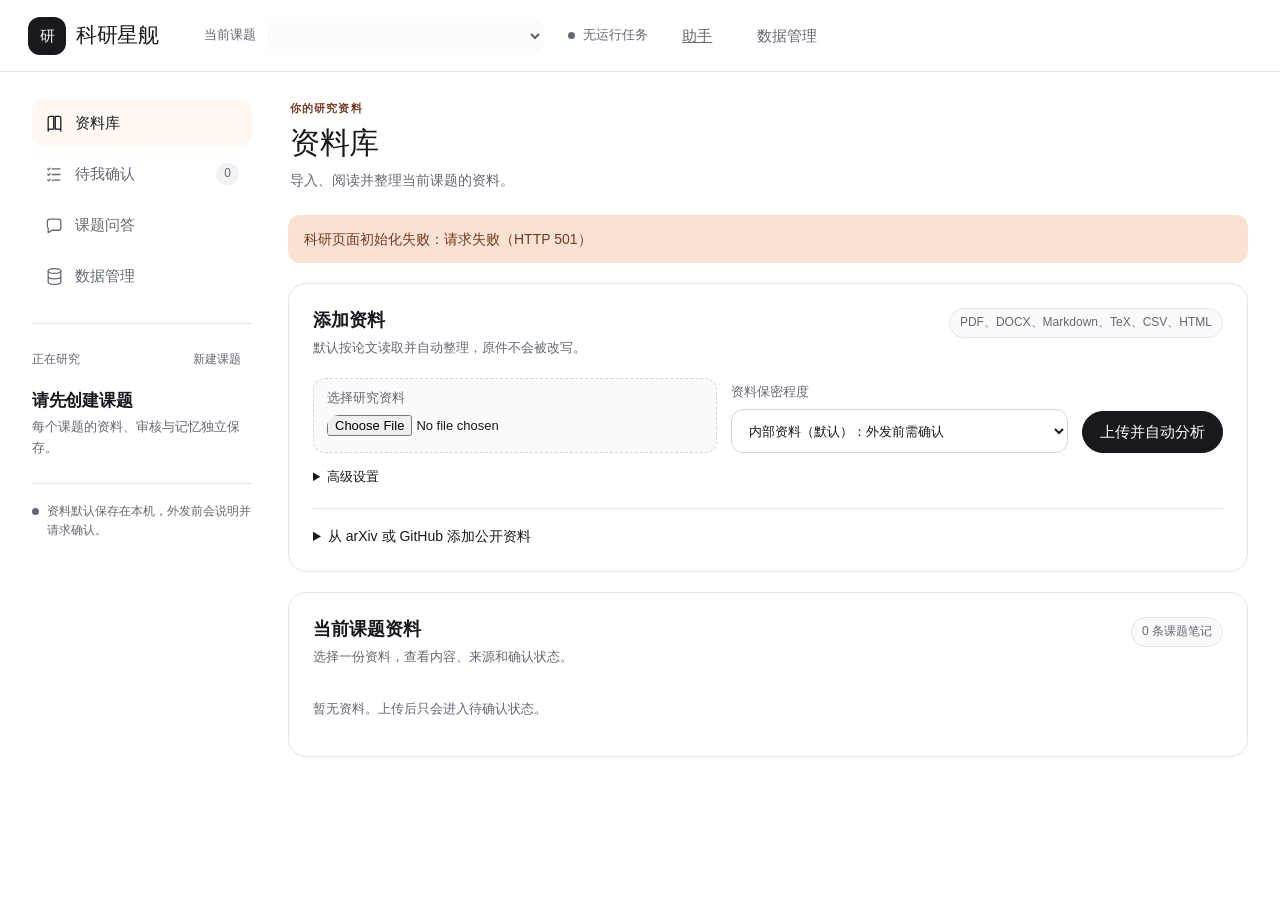
==== commit 536e56b4: "feat: 完善科研检索、在线服务与普通助手附件" ====
--- a/static/research.html
+++ b/static/research.html
@@ -13,7 +13,8 @@
   <header class="topbar">
     <div class="brand"><span class="brand-mark" aria-hidden="true">研</span><h1>科研星舰</h1></div>
     <label class="topbar-project" for="projectSwitcher"><span>当前课题</span><select id="projectSwitcher" aria-label="切换当前课题" disabled></select></label>
-    <details class="task-center"><summary><span class="sr-only">任务中心：</span><span class="task-status"><span class="status-dot" aria-hidden="true"></span><span id="taskCount" role="status" aria-live="polite" aria-atomic="true">无运行任务</span></span></summary><div class="task-center-panel"><h2>任务中心</h2><p>资料、问答、备份和恢复任务可在文件接收完成后刷新查看。处理中的外部请求与恢复不能保证中途停止，结果未知时请先核对。</p><div id="taskList"><p>暂无后台任务。</p></div></div></details>
+    <details class="task-center"><summary><span class="sr-only">任务中心：</span><span class="task-status"><span class="status-dot" aria-hidden="true"></span><span id="taskCount" role="status" aria-live="polite" aria-atomic="true">无运行任务</span></span></summary><div class="task-center-panel"><h2>任务中心</h2><p>资料、问答和备份任务可在文件接收完成后刷新查看。处理中的外部请求不能保证中途停止，结果未知时请先核对。</p><div id="taskList"><p>暂无后台任务。</p></div></div></details>
+    <a class="quiet-button" href="/" aria-label="使用同一产品的助手功能">助手</a>
     <button id="dataManagementShortcut" class="quiet-button" type="button">数据管理</button>
   </header>
 
@@ -61,6 +62,7 @@
         </div>
       </header>
       <div id="notice" class="notice" role="status" aria-live="polite" hidden></div>
+      <div id="indexNotice" class="notice" hidden><span id="indexNoticeText"></span><button id="openIndexManagement" type="button">管理索引</button></div>
       <div id="receipt" class="receipt" hidden><span id="receiptText" role="status" aria-live="polite" aria-atomic="true"></span><button id="dismissReceipt" class="quiet-button" type="button" aria-label="关闭操作回执">关闭</button></div>
 
       <div id="libraryView" data-view="library">
@@ -76,12 +78,13 @@
         </section>
 
         <section class="panel documents-panel" aria-labelledby="documentsTitle">
-          <div class="panel-heading"><div><h3 id="documentsTitle">当前课题资料</h3><p>选择一份资料，查看内容、来源和确认状态。</p></div><span id="memoryCount" class="tag">0 条正式记忆</span></div>
+          <div class="panel-heading"><div><h3 id="documentsTitle">当前课题资料</h3><p>选择一份资料，查看内容、来源和确认状态。</p></div><span id="memoryCount" class="tag">0 条课题笔记</span></div>
           <div class="document-layout">
             <div id="documentList" class="document-list"><p class="empty">暂无资料。上传后只会进入待确认状态。</p></div>
             <div id="libraryPreviewMount" class="preview-mount">
               <article id="documentPreview" class="document-preview" hidden>
                 <div class="preview-heading"><div><h4 id="documentTitle" tabindex="-1"></h4><p id="documentInfo"></p></div><span id="documentStatus" class="status-badge"></span></div>
+                <div id="noteTrust" class="note-trust" hidden></div>
                 <div id="paperWorkspace" class="paper-workspace"><div id="paperSourcePane" class="paper-source" hidden><p id="highlightStatus" role="status">选择字段查看对应原文。</p><img id="highlightImage" alt="原文高亮页面" hidden><iframe id="pdfPreview" class="pdf-preview" title="原始 PDF 预览" hidden></iframe><pre id="paperText" class="preview-content" hidden></pre></div><div class="paper-details">
                 <div class="tabs" role="tablist" aria-label="资料内容">
                   <button class="tab" id="tab-analysis" data-tab="analysis" role="tab" aria-controls="previewPanel" tabindex="-1" aria-selected="false" type="button">核心内容</button>
@@ -124,8 +127,8 @@
             <label for="question">你的问题</label>
             <textarea id="question" rows="3" required placeholder="例如：这篇论文的核心方法是什么？请给出原文依据。"></textarea>
             <div class="chat-options">
-              <label>回答方式<select id="provider"><option value="local">显示原文依据（默认）</option><option value="rag">本机生成回答</option><option value="external">外部模型（需确认发送范围）</option></select></label>
-              <label id="modelField" hidden>外部模型<input id="modelId" placeholder="模型配置 ID" /></label>
+              <label>回答方式<select id="provider"><option value="local">显示原文依据</option><option value="rag">本地生成回答</option><option value="external">在线生成回答（按保密等级确认）</option></select></label>
+              <label id="modelField" hidden>在线模型<select id="modelId" aria-label="选择在线模型"></select></label>
               <label>问题的保密程度<select id="queryLevel"><option value="L1">公开</option><option value="L2" selected>内部</option><option value="L3">保密</option></select></label>
               <button id="sendQuestion" class="primary" type="submit">提问</button>
             </div>
@@ -144,18 +147,15 @@
       </div>
 
       <div id="dataView" data-view="data" hidden>
+        <section class="panel" aria-labelledby="modelStatusTitle"><h3 id="modelStatusTitle">模型与索引</h3><p id="modelStatus">正在读取本机配置。</p><button id="checkOnlineServices" type="button">检查在线配置</button><p class="empty">检查只发送固定测试文本，不发送科研资料。</p></section>
         <section class="panel backup-panel" aria-labelledby="backupTitle">
-          <div class="panel-heading"><div><h3 id="backupTitle">备份与恢复</h3><p>按需要保存当前结果或完整资料包。</p></div></div>
-          <div class="backup-grid">
-            <section><h4>轻量备份</h4><p>保存课题目录、当前资料信息和有效记忆，不含原件与历史版本。</p><div class="button-row"><button id="exportLightLibrary" type="button">创建轻量备份</button><a id="downloadLightBackup" class="text-link" hidden download>下载轻量备份</a></div></section>
-            <section><h4>完整备份</h4><p>保存结构化数据、历史记录、检索索引和可用原件，缺失文件会写入清单。</p><button id="exportLibrary" type="button">创建完整备份</button><a id="downloadFullBackup" class="text-link" hidden download>下载完整备份</a></section>
-          </div>
-          <section class="restore-boundary"><h4>恢复完整备份</h4><p>选择不超过 200 MB 的新版完整备份并查看预览。只支持恢复到没有科研数据的账号，不覆盖已有资料；轻量备份和旧版完整备份不支持此恢复方式。</p><form id="restorePreviewForm"><label>选择完整备份 ZIP<input id="restoreFile" type="file" accept=".zip,application/zip" required></label><button type="submit">检查备份</button></form><div id="restorePreview" hidden><p id="restoreSummary" tabindex="-1"></p><label><input id="restoreConfirmed" type="checkbox">我已核对预览，确认恢复到当前空资料库</label><button id="restoreCommit" type="button" disabled>确认恢复</button></div></section>
+          <div class="panel-heading"><div><h3 id="backupTitle">轻量导出</h3><p>下载课题目录、当前资料信息和有效课题笔记；不含原件、历史版本，也不提供整库恢复。</p></div></div>
+          <div class="button-row"><button id="exportLightLibrary" type="button">创建轻量导出</button><a id="downloadLightBackup" class="text-link" hidden download>下载轻量导出文件</a></div>
         </section>
 
         <section class="panel governance-panel" aria-labelledby="governanceTitle">
           <div class="panel-heading"><div><h3 id="governanceTitle">版本与数据记录</h3><p>在这里处理当前资料的历史、冲突、撤销和回收站。</p></div><span class="tag">最近 10 次撤销 · 回收站保留 30 天</span></div>
-          <div class="review-actions governance-actions"><button id="deleteCurrent" class="danger" type="button">将当前资料移入回收站</button></div>
+          <div class="review-actions governance-actions"><button id="reindexCurrent" type="button">重建当前资料索引</button><button id="deleteCurrent" class="danger" type="button">将当前资料移入回收站</button></div>
           <div class="governance-grid">
             <section><h4>待处理冲突</h4><div id="conflictList" class="governance-list"></div></section>
             <section><h4>当前资料历史版本</h4><div id="versionList" class="governance-list"></div></section>
--- a/static/research.css
+++ b/static/research.css
@@ -172,6 +172,16 @@
 .message.assistant { justify-self: start; background: var(--paper); border: 1px solid var(--line); }
 .message p { white-space: pre-wrap; margin: 0; font-size: 15px; }
 .message small { display: block; margin-top: 8px; color: var(--muted); }
+.note-saver { margin-top: 12px; border-top: 1px solid var(--line); padding-top: 10px; }
+.note-saver > summary { font-size: 13px; font-weight: 500; }
+.note-saver > p { margin: 10px 0; color: var(--muted); font-size: 12px; white-space: normal; }
+.note-saver form { display: grid; gap: 10px; }
+.note-saver button { justify-self: start; }
+.note-trust { margin: 12px 0; padding: 12px 14px; border-left: 3px solid var(--warning); border-radius: var(--radius-control); background: var(--warning-soft); }
+.note-trust > p { margin: 0; color: var(--warning); font-size: 13px; }
+.note-trust details { margin-top: 8px; font-size: 12px; }
+.note-trust blockquote { margin: 8px 0; color: var(--muted); white-space: pre-wrap; }
+.note-trust button { min-height: 32px; padding: 4px 10px; font-size: 12px; }
 .source-card { margin-top: 10px; border-top: 1px solid var(--line); padding-top: 10px; font-size: 13px; }
 .source-card summary { cursor: pointer; color: var(--ink); font-weight: 500; }
 .source-card blockquote { margin: 10px 0 0; padding-left: 13px; border-left: 2px solid var(--peach); color: var(--muted); white-space: pre-wrap; }
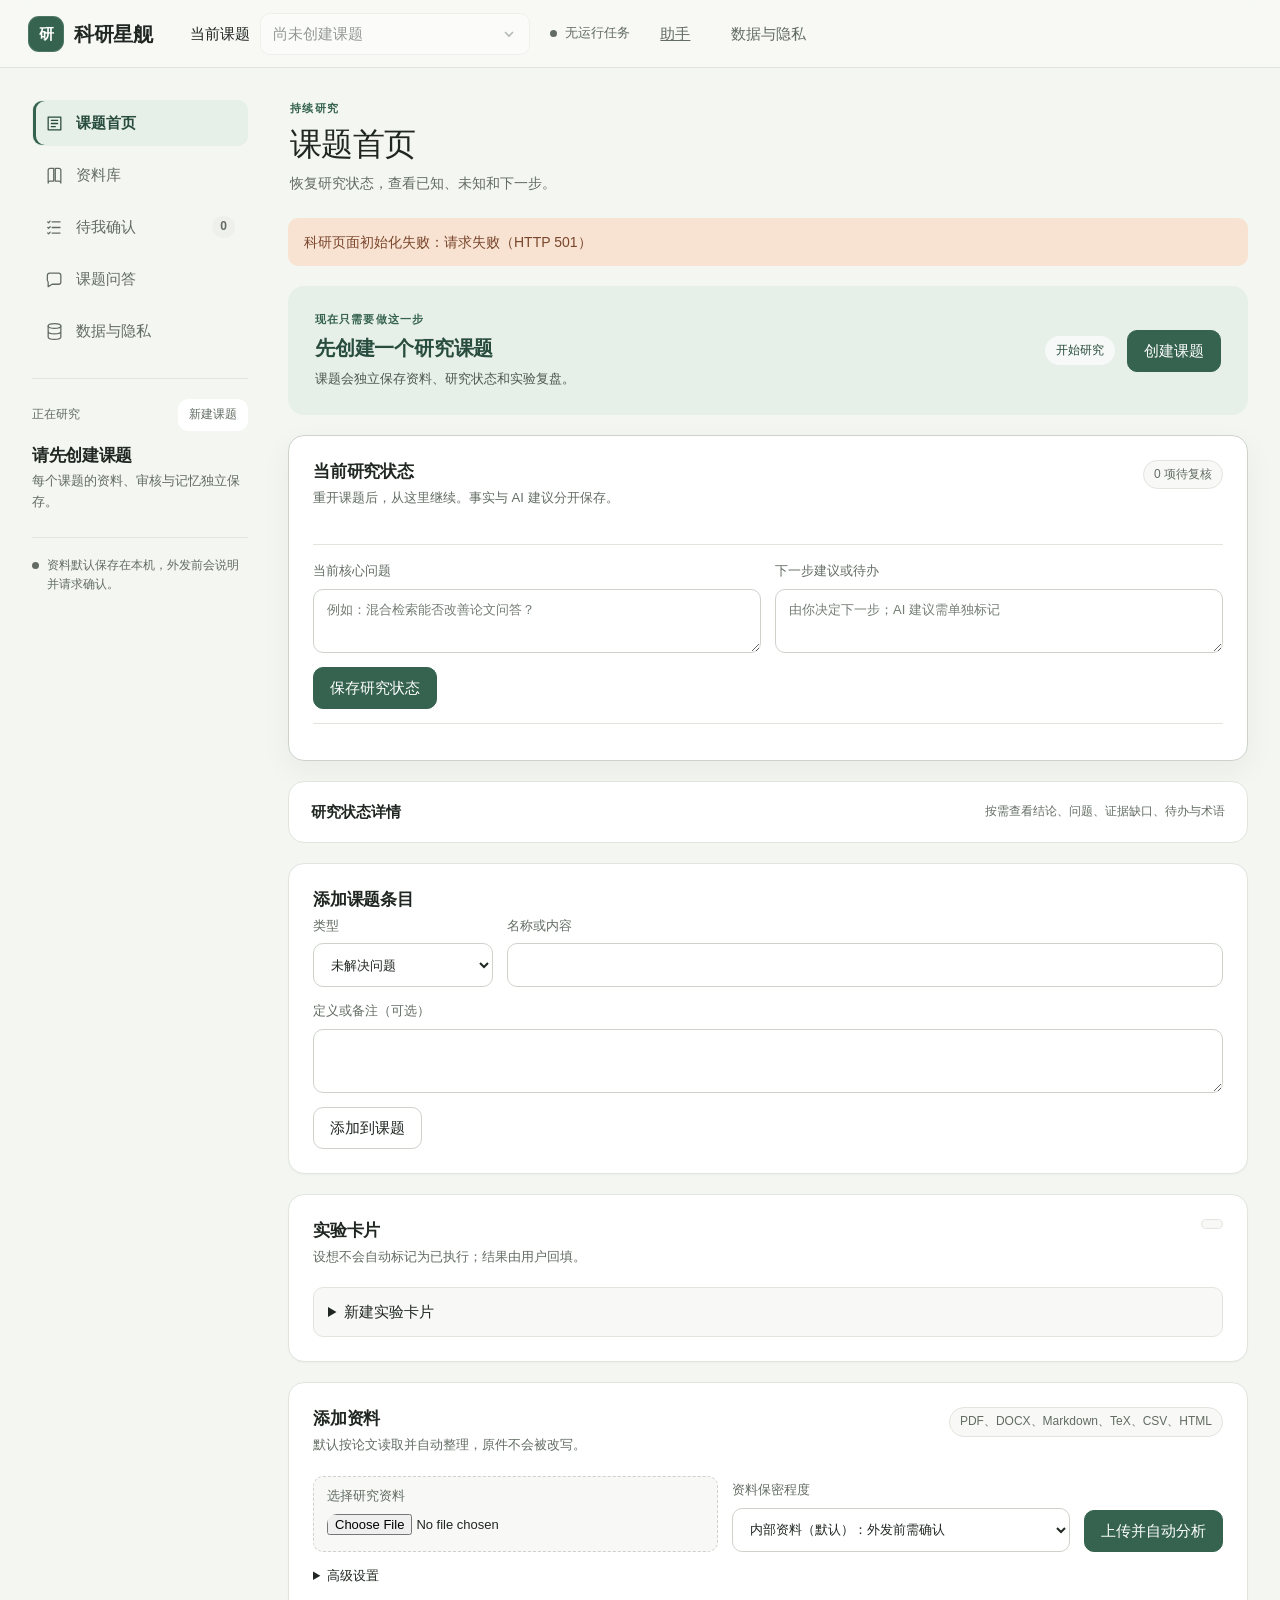
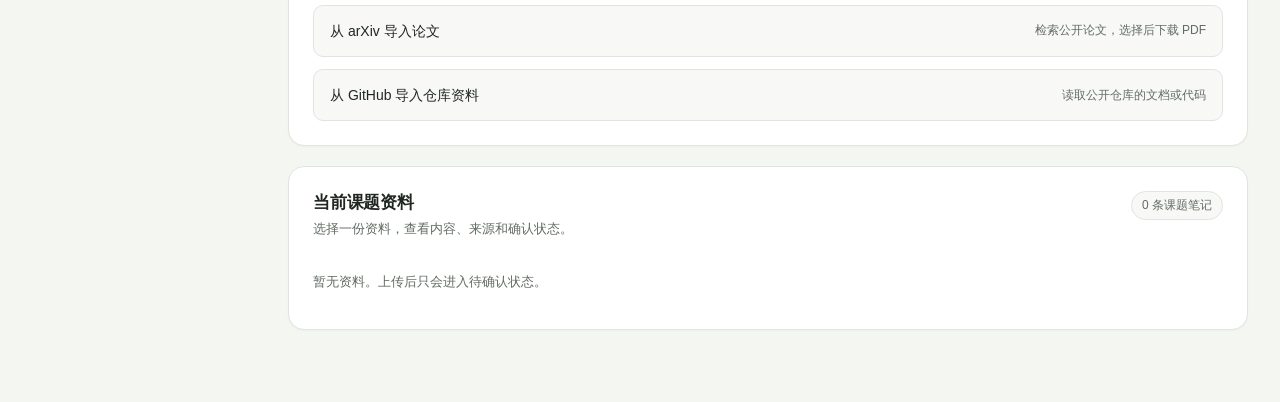
==== commit 02b54c61: "feat: 完善科研问答可信链路与首次使用体验 - 多论文课题先澄清检索范围，支持限定论文或显式不限定 - 引用改为证据句并保留偏移，兼容 PDF 硬换行 - 检索降级展示原因，降级且词面无交集时不生" ====
--- a/static/research.html
+++ b/static/research.html
@@ -7,21 +7,39 @@
   <title>科研星舰</title>
   <link rel="stylesheet" href="/static/research.css?v=__APP_VERSION__" />
   <script type="module" src="/static/research.js?v=__APP_VERSION__"></script>
+  <script type="module" src="/static/research_state.js?v=__APP_VERSION__"></script>
 </head>
 <body>
   <a class="skip" href="#workspace">跳到工作区</a>
   <header class="topbar">
     <div class="brand"><span class="brand-mark" aria-hidden="true">研</span><h1>科研星舰</h1></div>
-    <label class="topbar-project" for="projectSwitcher"><span>当前课题</span><select id="projectSwitcher" aria-label="切换当前课题" disabled></select></label>
-    <details class="task-center"><summary><span class="sr-only">任务中心：</span><span class="task-status"><span class="status-dot" aria-hidden="true"></span><span id="taskCount" role="status" aria-live="polite" aria-atomic="true">无运行任务</span></span></summary><div class="task-center-panel"><h2>任务中心</h2><p>资料、问答和备份任务可在文件接收完成后刷新查看。处理中的外部请求不能保证中途停止，结果未知时请先核对。</p><div id="taskList"><p>暂无后台任务。</p></div></div></details>
-    <a class="quiet-button" href="/" aria-label="使用同一产品的助手功能">助手</a>
-    <button id="dataManagementShortcut" class="quiet-button" type="button">数据管理</button>
+    <div class="topbar-project">
+      <span id="projectPickerLabel">当前课题</span>
+      <select id="projectSwitcher" aria-label="切换当前课题" disabled hidden></select>
+      <div id="projectPicker" class="project-picker">
+        <button id="projectMenuButton" class="project-picker-button" type="button" aria-labelledby="projectPickerLabel projectMenuLabel" aria-haspopup="listbox" aria-controls="projectMenu" aria-expanded="false" disabled>
+          <span id="projectMenuLabel">尚未创建课题</span>
+          <svg viewBox="0 0 16 16" aria-hidden="true"><path d="m4 6 4 4 4-4"/></svg>
+        </button>
+        <div id="projectMenu" class="project-menu" hidden>
+          <div class="project-menu-heading"><strong>切换课题</strong><span>资料与研究状态相互独立</span></div>
+          <div id="projectMenuOptions" class="project-menu-options" role="listbox" aria-label="当前账号的课题"></div>
+        </div>
+      </div>
+    </div>
+    <details class="task-center"><summary><span class="sr-only">任务中心：</span><span class="task-status"><span class="status-dot" aria-hidden="true"></span><span id="taskCount" role="status" aria-live="polite" aria-atomic="true">无运行任务</span></span></summary><div class="task-center-panel"><h2>任务中心</h2><p>资料、问答和轻量导出任务可在文件接收完成后刷新查看。处理中的外部请求不能保证中途停止，结果未知时请先核对。</p><div id="taskList"><p>暂无后台任务。</p></div></div></details>
+    <a class="quiet-button" href="/" title="离开科研工作区，打开助手" aria-label="离开科研工作区，打开助手">助手</a>
+    <button id="dataManagementShortcut" class="quiet-button" type="button">数据与隐私</button>
   </header>
 
   <main class="shell">
     <aside class="sidebar" aria-label="科研工作区导航">
       <nav class="primary-nav" aria-label="工作区">
-        <button class="nav-item active" type="button" data-view-target="library" aria-current="page">
+        <button class="nav-item active" type="button" data-view-target="home" aria-current="page">
+          <svg viewBox="0 0 24 24" aria-hidden="true"><path d="M4 4h16v16H4zM8 8h8M8 12h8M8 16h5"/></svg>
+          <span>课题首页</span>
+        </button>
+        <button class="nav-item" type="button" data-view-target="library">
           <svg viewBox="0 0 24 24" aria-hidden="true"><path d="M4 5.5A2.5 2.5 0 0 1 6.5 3H11v16H6.5A2.5 2.5 0 0 0 4 21.5zM20 5.5A2.5 2.5 0 0 0 17.5 3H13v16h4.5a2.5 2.5 0 0 1 2.5 2.5z"/></svg>
           <span>资料库</span>
         </button>
@@ -35,7 +53,7 @@
         </button>
         <button class="nav-item" type="button" data-view-target="data">
           <svg viewBox="0 0 24 24" aria-hidden="true"><ellipse cx="12" cy="5" rx="8" ry="3"/><path d="M4 5v7c0 1.7 3.6 3 8 3s8-1.3 8-3V5M4 12v7c0 1.7 3.6 3 8 3s8-1.3 8-3v-7"/></svg>
-          <span>数据管理</span>
+          <span>数据与隐私</span>
         </button>
       </nav>
 
@@ -54,7 +72,7 @@
 
     <section id="workspace" class="main-column" tabindex="-1">
       <header class="workspace-heading">
-        <div><p id="viewEyebrow" class="eyebrow">你的研究资料</p><h2 id="viewTitle" tabindex="-1">资料库</h2><p id="viewDescription">导入、阅读并整理当前课题的资料。</p></div>
+        <div><p id="viewEyebrow" class="eyebrow">持续研究</p><h2 id="viewTitle" tabindex="-1">课题首页</h2><p id="viewDescription">恢复研究状态，查看已知、未知和下一步。</p></div>
         <div class="workspace-actions">
           <button id="batchPending" type="button" hidden>处理全部待确认资料</button>
           <button id="newConversationButton" type="button" disabled hidden>新会话</button>
@@ -65,6 +83,57 @@
       <div id="indexNotice" class="notice" hidden><span id="indexNoticeText"></span><button id="openIndexManagement" type="button">管理索引</button></div>
       <div id="receipt" class="receipt" hidden><span id="receiptText" role="status" aria-live="polite" aria-atomic="true"></span><button id="dismissReceipt" class="quiet-button" type="button" aria-label="关闭操作回执">关闭</button></div>
 
+      <div id="homeView" data-view="home">
+        <section id="nextStepPanel" class="panel next-step-panel" aria-labelledby="nextStepTitle">
+          <div class="next-step-copy"><p class="next-step-eyebrow">现在只需要做这一步</p><h3 id="nextStepTitle">先创建一个研究课题</h3><p id="nextStepDescription">课题会独立保存资料、研究状态和实验复盘。</p></div>
+          <div class="next-step-action"><span id="nextStepContext" class="tag">开始研究</span><button id="nextStepAction" class="primary" type="button" data-action="project">创建课题</button></div>
+        </section>
+        <section class="panel project-state-panel" aria-labelledby="projectStateTitle">
+          <div class="panel-heading"><div><h3 id="projectStateTitle">当前研究状态</h3><p>重开课题后，从这里继续。事实与 AI 建议分开保存。</p></div><span id="projectStateCounts" class="tag">0 项待复核</span></div>
+          <p id="projectGoalDisplay" class="project-goal"></p>
+          <form id="projectStateForm" class="state-form">
+            <label>当前核心问题<textarea id="researchQuestion" rows="2" placeholder="例如：混合检索能否改善论文问答？"></textarea></label>
+            <label>下一步建议或待办<textarea id="nextAction" rows="2" placeholder="由你决定下一步；AI 建议需单独标记"></textarea></label>
+            <button class="primary" type="submit">保存研究状态</button>
+          </form>
+          <div id="baselineSummary" class="state-summary"></div>
+        </section>
+        <details id="researchInventory" class="panel inventory-panel">
+          <summary><span>研究状态详情</span><small>按需查看结论、问题、证据缺口、待办与术语</small></summary>
+          <div class="state-grid">
+            <section class="panel"><h3>已确认结论</h3><div id="confirmedConclusions" class="state-list"></div></section>
+            <section class="panel"><h3>未解决问题</h3><div id="openQuestions" class="state-list"></div></section>
+            <section class="panel"><h3>证据缺口</h3><div id="evidenceGaps" class="state-list"></div></section>
+            <section class="panel"><h3>待办</h3><div id="todoList" class="state-list"></div></section>
+            <section class="panel"><h3>术语</h3><div id="termsList" class="state-list"></div></section>
+          </div>
+        </details>
+        <section class="panel" aria-labelledby="stateEntryTitle">
+          <h3 id="stateEntryTitle">添加课题条目</h3>
+          <form id="stateEntryForm" class="state-entry-form">
+            <label>类型<select id="stateEntryKind"><option value="open_question">未解决问题</option><option value="evidence_gap">证据缺口</option><option value="todo">待办</option><option value="term">术语</option></select></label>
+            <label>名称或内容<input id="stateEntryContent" required maxlength="2000" /></label>
+            <label>定义或备注（可选）<textarea id="stateEntryDefinition" rows="2" maxlength="4000"></textarea></label>
+            <label id="stateEntryAbbreviationField" hidden>术语缩写（可选）<input id="stateEntryAbbreviation" maxlength="200" placeholder="例如：BM25" /></label>
+            <button type="submit">添加到课题</button>
+          </form>
+        </section>
+        <section class="panel" aria-labelledby="experimentTitle">
+          <div class="panel-heading"><div><h3 id="experimentTitle">实验卡片</h3><p>设想不会自动标记为已执行；结果由用户回填。</p></div><span id="experimentSummary" class="tag"></span></div>
+          <details><summary>新建实验卡片</summary><form id="experimentForm" class="experiment-form">
+            <label>实验名称<input id="experimentName" required maxlength="300" /></label>
+            <label>假设<textarea id="experimentHypothesis" rows="2"></textarea></label>
+            <label>变量与对照<textarea id="experimentVariables" rows="2"></textarea></label>
+            <label>对照条件<textarea id="experimentControls" rows="2"></textarea></label>
+            <label>数据版本<input id="experimentDataVersion" placeholder="例如：fixed-v1" /></label>
+            <label>代码版本<input id="experimentCodeVersion" placeholder="例如：Git commit" /></label>
+            <label>下一步<textarea id="experimentNextStep" rows="2"></textarea></label>
+            <button type="submit">保存为实验设想</button>
+          </form></details>
+          <div id="experimentCards" class="experiment-list"></div>
+        </section>
+      </div>
+
       <div id="libraryView" data-view="library">
         <section class="panel import-panel" aria-labelledby="importTitle">
           <div class="panel-heading"><div><h3 id="importTitle">添加资料</h3><p>默认按论文读取并自动整理，原件不会被改写。</p></div><span class="tag">PDF、DOCX、Markdown、TeX、CSV、HTML</span></div>
@@ -74,7 +143,10 @@
             <button class="primary" type="submit">上传并自动分析</button>
             <details class="advanced-settings"><summary>高级设置</summary><div class="advanced-grid"><label>资料类型<select id="documentType"><option value="paper">论文/研究资料</option><option value="tutorial">教程</option><option value="repository">仓库资料</option></select></label><label>内容拆分方式<select id="chunkingStrategy"><option value="auto">自动处理（推荐）</option><option value="recursive">按段落递归拆分</option><option value="fixed">按固定长度拆分</option><option value="semantic">按语义拆分（本机处理）</option></select></label></div></details>
           </form>
-          <details class="external-sources"><summary>从 arXiv 或 GitHub 添加公开资料</summary><div class="source-grid"><form id="arxivForm" class="source-form"><h4>检索 arXiv</h4><label>关键词<input id="arxivQuery" placeholder="例如：transformer" required /></label><button type="submit">检索候选</button><div id="arxivCandidates" class="candidate-list" tabindex="-1" aria-label="论文检索结果"></div></form><form id="githubForm" class="source-form"><h4>读取 GitHub 固定版本</h4><label>仓库<input id="githubRepo" placeholder="owner/repository" required /></label><label>指定文件（可选，逗号分隔）<input id="githubPaths" placeholder="README.md,pyproject.toml" /></label><button type="submit">只读导入</button></form></div></details>
+          <div class="source-entry-list">
+            <details class="external-sources"><summary><span>从 arXiv 导入论文</span><small>检索公开论文，选择后下载 PDF</small></summary><p class="source-entry-description">按论文 ID 和版本保存来源，解析章节、方法、指标与引文；确认前不会进入正式检索。</p><form id="arxivForm" class="source-form"><label>论文关键词<input id="arxivQuery" placeholder="例如：retrieval augmented generation" required /></label><button type="submit">检索候选论文</button><div id="arxivCandidates" class="candidate-list" tabindex="-1" aria-label="论文检索结果"></div></form></details>
+            <details class="external-sources"><summary><span>从 GitHub 导入仓库资料</span><small>读取公开仓库的文档或代码</small></summary><p class="source-entry-description">来源绑定固定 commit，可选择 README、项目文档或代码文件；按仓库资料处理，不套用论文分析。</p><form id="githubForm" class="source-form"><label>仓库地址<input id="githubRepo" placeholder="owner/repository" required /></label><label>指定文件（可选，逗号分隔）<input id="githubPaths" placeholder="README.md,pyproject.toml" /></label><button type="submit">读取固定版本并导入</button></form></details>
+          </div>
         </section>
 
         <section class="panel documents-panel" aria-labelledby="documentsTitle">
@@ -101,6 +173,7 @@
                   <button id="rejectDocument" class="danger" type="button">不保存这份资料</button>
                   <button id="analyzeDocument" type="button">重新分析</button>
                   <button id="saveAnalysis" type="button">保存字段修正</button>
+                  <button id="ocrDocumentOnline" type="button">DeepSeek 在线文字识别</button>
                   <button id="ocrDocument" type="button">本地文字识别</button>
                   <span id="reviewHint"></span>
                 </div>
@@ -115,14 +188,17 @@
         <section class="panel review-panel" aria-labelledby="reviewTitle">
           <div class="panel-heading"><div><h3 id="reviewTitle">需要确认的内容</h3><p>这里只列出待确认资料。核对异常字段和对应原文后，再决定是否保存。</p></div><span id="reviewQueueCount" class="tag">0 项待确认</span></div>
           <div class="review-layout"><div id="reviewList" class="document-list" aria-label="待确认资料列表"></div><div id="reviewPreviewMount" class="preview-mount"></div></div>
+          <section class="state-review-section" aria-labelledby="stateReviewTitle"><h3 id="stateReviewTitle">关联结论与课题状态复核</h3><p>资料变化不会自动修改结论；请核对后决定保留、修改或废弃。</p><div id="reviewStateList" class="state-list"></div></section>
         </section>
       </div>
 
       <div id="chatView" data-view="chat" hidden>
         <section class="panel chat-panel" aria-labelledby="chatTitle">
           <div class="panel-heading"><div><h3 id="chatTitle">基于当前课题提问</h3><p>只使用已经确认的资料；回答附来源，没有依据时会明确说明。</p></div><span id="conversationLabel" class="tag">尚未开始</span></div>
-          <details class="scope-settings"><summary>检索范围</summary><div class="scope-card"><p id="scopeDescription">尚未选择课题</p><div id="crossProjectList"></div></div></details>
+          <details class="scope-settings"><summary>检索范围</summary><div class="scope-card"><p id="scopeDescription">尚未选择课题</p><div id="crossProjectList"></div><p id="paperScopeHint" hidden>只在这些资料内检索（可选，最多 5 份）</p><div id="paperScopeList"></div></div></details>
+          <details id="conversationHistory" class="conversation-history"><summary>历史会话</summary><div id="conversationList" class="conversation-list"></div></details>
           <div id="chatLog" class="chat-log" role="log" aria-live="polite"><p class="empty">可以从“这篇资料采用了什么方法，依据在哪里？”开始。</p></div>
+          <p id="chatDataGuard" class="chat-data-guard" hidden>当前课题还没有已确认资料，提问前请先上传并确认。<button id="chatDataGuardGo" type="button">去上传资料</button></p>
           <form id="chatForm" class="chat-form">
             <label for="question">你的问题</label>
             <textarea id="question" rows="3" required placeholder="例如：这篇论文的核心方法是什么？请给出原文依据。"></textarea>
@@ -132,14 +208,30 @@
               <label>问题的保密程度<select id="queryLevel"><option value="L1">公开</option><option value="L2" selected>内部</option><option value="L3">保密</option></select></label>
               <button id="sendQuestion" class="primary" type="submit">提问</button>
             </div>
-          </form>
-        </section>
+            <p class="chat-privacy-note">在线生成会先把问题发给所选模型；每次外发前都会列出具体内容，确认后才会发送。</p>
+          </form>
+          <button id="addOpenQuestion" type="button" class="quiet-button">将当前问题加入未解决问题</button>
+        </section>
+
+        <details class="panel secondary-panel">
+          <summary><span>跨文献综合</span><small>选择已确认资料，逐项保留来源并核对可比性</small></summary>
+          <form id="synthesisForm" class="synthesis-form">
+            <fieldset><legend>选择 2–5 份资料</legend><div id="synthesisDocuments" class="synthesis-documents"></div></fieldset>
+            <label>综合目标<textarea id="synthesisQuery" rows="2" placeholder="例如：比较方法和实验条件，不直接排名"></textarea></label>
+            <label>综合方式<select id="synthesisProvider"><option value="structured">结构化比较（不调用模型）</option><option value="external">在线综合回答（按保密等级确认）</option></select></label>
+            <label id="synthesisModelField" hidden>在线模型<select id="synthesisModel"></select></label>
+            <button class="primary" type="submit">生成跨文献综合</button>
+          </form>
+          <div id="synthesisResult" hidden><p id="synthesisCoverage" class="state-summary"></p><pre id="synthesisContent" class="preview-content"></pre><div id="synthesisSummary"></div><div id="synthesisSources" class="synthesis-sources" aria-label="综合来源表"></div><p id="synthesisRisk" class="warning" hidden>请复核，存在幻觉风险。在线综合中的具体句子须对照上方来源表核验，不能仅凭模型表述入库。</p><button id="saveSynthesisNote" type="button">保存为待确认课题笔记</button></div>
+        </details>
 
         <details class="panel secondary-panel">
           <summary><span>研究辅助</span><small>实验设想、记忆对照与表格；生成内容仍需核对</small></summary>
           <form id="generationForm" class="generation-form">
             <label>辅助类型<select id="generationKind"><option value="ablation">消融实验设想</option><option value="compare">记忆对照</option><option value="table">对比表格</option><option value="pseudocode">伪代码</option><option value="review">模拟审稿</option></select></label>
             <label>目标或问题<textarea id="generationQuery" rows="2" placeholder="例如：设计去除证据过滤的消融实验"></textarea></label>
+            <label>生成方式<select id="generationProvider"><option value="external" selected>在线模型（默认）</option><option value="rag">本地模型</option></select></label>
+            <label id="generationModelField">在线模型<select id="generationModel" aria-label="研究辅助在线模型"></select></label>
             <button type="submit">基于当前课题生成</button>
           </form>
           <div id="generationResult" hidden><pre id="generationContent" class="preview-content"></pre><div class="button-row"><button id="correctGeneration" hidden type="button">修正并重新校验</button><button id="archiveGeneration" type="button">整理为待确认资料</button><button id="exportGeneration" type="button">导出本地文件</button><a id="downloadGeneration" class="text-link" hidden download>下载已导出文件</a></div></div>
@@ -147,7 +239,33 @@
       </div>
 
       <div id="dataView" data-view="data" hidden>
-        <section class="panel" aria-labelledby="modelStatusTitle"><h3 id="modelStatusTitle">模型与索引</h3><p id="modelStatus">正在读取本机配置。</p><button id="checkOnlineServices" type="button">检查在线配置</button><p class="empty">检查只发送固定测试文本，不发送科研资料。</p></section>
+        <section class="panel model-privacy-center" aria-labelledby="modelStatusTitle">
+          <div class="panel-heading"><div><h3 id="modelStatusTitle">模型与隐私中心</h3><p>在线模型是默认选择；只有需要处理保密资料时，才准备本地组件。</p></div><span id="privacyModeTag" class="tag">在线模式</span></div>
+          <div class="privacy-levels" aria-label="保密等级规则">
+            <span><strong>L1 公开</strong>可直接使用在线模型</span>
+            <span><strong>L2 内部</strong>外发前审批实际范围</span>
+            <span><strong>L3 保密</strong>仅本机处理，禁止外发</span>
+          </div>
+          <div class="model-center-grid">
+            <section class="model-group" aria-labelledby="onlineModelsTitle">
+              <div class="model-group-heading"><div><h4 id="onlineModelsTitle">在线模型</h4><p>用于普通 L1/L2 分析、问答、综合与研究辅助。</p></div><button id="checkOnlineServices" type="button">检查在线配置</button></div>
+              <p id="modelStatus">正在读取在线模型配置。</p>
+              <div id="onlineModelList" class="model-list"></div>
+              <details class="setup-guide"><summary>如何配置在线模型</summary><p>运行项目中的安装程序，按向导选择 Kimi、DeepSeek、Qwen 或 OpenAI 兼容服务。密钥只保存在本机配置中，不会显示在这里。</p></details>
+            </section>
+            <section class="model-group" aria-labelledby="localComponentsTitle">
+              <div class="model-group-heading"><div><h4 id="localComponentsTitle">本地保密模式</h4><p>只有开启并检测到本地生成模型后，才开放 L3。</p></div><button id="refreshLocalComponents" type="button">重新检测组件</button></div>
+              <div class="local-mode-setting">
+                <label for="localModeEnabled"><input id="localModeEnabled" type="checkbox" role="switch" aria-describedby="localModeHelp" />开启本地保密模式</label>
+                <p id="localModeHelp">默认关闭，不需要下载模型。需要处理保密资料时，再按安装说明准备组件。</p>
+                <p id="localModeStatus" class="state-summary" role="status">默认关闭 · 当前使用在线模型</p>
+              </div>
+              <div id="localComponentList" class="model-list"></div>
+              <details class="setup-guide"><summary>如何准备本地组件</summary><p>本地生成需要 llama.cpp 和 GGUF 模型；向量化和 OCR 按需准备。按项目安装说明放置组件后，点击“重新检测组件”。检测只检查文件是否就绪，不启动模型。</p></details>
+            </section>
+          </div>
+          <p class="empty">在线检查只发送固定测试文本，不发送科研资料。本地组件检测不运行模型。</p>
+        </section>
         <section class="panel backup-panel" aria-labelledby="backupTitle">
           <div class="panel-heading"><div><h3 id="backupTitle">轻量导出</h3><p>下载课题目录、当前资料信息和有效课题笔记；不含原件、历史版本，也不提供整库恢复。</p></div></div>
           <div class="button-row"><button id="exportLightLibrary" type="button">创建轻量导出</button><a id="downloadLightBackup" class="text-link" hidden download>下载轻量导出文件</a></div>
@@ -171,6 +289,7 @@
     <form method="dialog" class="dialog-shell">
       <div class="panel-heading"><h2 id="approvalTitle">外发审批</h2><button value="cancel" aria-label="关闭">×</button></div>
       <p class="warning">请核对实际接收方、用途、材料片段和版本。批准仅覆盖本次范围，变化后须重新审批。</p>
+      <p id="approvalExplain" class="approval-explain"></p>
       <dl id="approvalMeta" class="approval-meta"></dl>
       <div id="approvalFragments" class="approval-fragments"></div>
       <div class="button-row"><button id="confirmOutbound" value="default" class="primary">批准并发送一次</button><button value="cancel">取消，不外发</button></div>
--- a/static/research.css
+++ b/static/research.css
@@ -1,18 +1,22 @@
 :root {
   color-scheme: light;
-  --gray-950: #17191c;
-  --gray-800: #2b2e33;
-  --gray-700: #50545d;
-  --gray-600: #656872;
-  --gray-500: #727680;
-  --gray-300: #d4d5d8;
-  --gray-200: #e5e5e7;
-  --gray-100: #f2f2f3;
-  --gray-50: #fafafb;
+  --gray-950: #202722;
+  --gray-800: #354038;
+  --gray-700: #4d584f;
+  --gray-600: #626c63;
+  --gray-500: #737d74;
+  --gray-300: #cdd3cb;
+  --gray-200: #e1e5de;
+  --gray-100: #eef1eb;
+  --gray-50: #f8f9f6;
   --white: #ffffff;
-  --peach-100: #fbe1d1;
-  --peach-50: #fff7f1;
-  --peach-800: #713c25;
+  --sage-800: #284c3e;
+  --sage-700: #35634f;
+  --sage-100: #e6efe8;
+  --canvas: #f4f6f1;
+  --peach-100: #f8e3d2;
+  --peach-50: #fff8f1;
+  --peach-800: #79452c;
   --red-700: #963d3a;
   --green-700: #35634b;
   --ink: var(--gray-950);
@@ -23,9 +27,9 @@
   --fog: var(--gray-50);
   --line: var(--gray-200);
   --line-strong: var(--gray-300);
-  --accent: var(--gray-950);
-  --accent-hover: var(--gray-800);
-  --accent-soft: var(--peach-50);
+  --accent: var(--sage-700);
+  --accent-hover: var(--sage-800);
+  --accent-soft: var(--sage-100);
   --peach: var(--peach-100);
   --warning: var(--peach-800);
   --warning-soft: var(--peach-50);
@@ -38,21 +42,22 @@
   --control-border: var(--line-strong);
   --nav-active-bg: var(--accent-soft);
   --receipt-bg: var(--warning-soft);
-  --radius-small: 10px;
-  --radius-control: 12px;
-  --radius-card: 18px;
+  --radius-small: 8px;
+  --radius-control: 10px;
+  --radius-card: 16px;
   --radius-pill: 9999px;
-  --shadow: 0 16px 50px rgb(23 25 28 / 14%);
-  --focus-ring: #713c25;
+  --shadow: 0 18px 50px rgb(32 39 34 / 14%);
+  --panel-shadow: 0 1px 2px rgb(32 39 34 / 3%);
+  --focus-ring: #35634f;
   font-family: Inter, ui-sans-serif, -apple-system, BlinkMacSystemFont, "Segoe UI", "PingFang SC", "Microsoft YaHei", sans-serif;
 }
 * { box-sizing: border-box; }
 .sr-only { position: absolute; width: 1px; height: 1px; padding: 0; margin: -1px; overflow: hidden; clip: rect(0, 0, 0, 0); white-space: nowrap; border: 0; }
 html { scroll-behavior: smooth; }
-body { margin: 0; background: var(--paper); color: var(--ink); line-height: 1.6; font-size: 15px; }
+body { margin: 0; background: var(--canvas); color: var(--ink); line-height: 1.6; font-size: 15px; }
 button, input, textarea, select { font: inherit; }
 button, .text-link, .source-file-link, summary { -webkit-tap-highlight-color: transparent; }
-button { min-height: 40px; border: 1px solid var(--line-strong); border-radius: var(--radius-pill); padding: 8px 17px; background: var(--paper); color: var(--ink); cursor: pointer; font-weight: 500; }
+button { min-height: 40px; border: 1px solid var(--line-strong); border-radius: var(--radius-control); padding: 8px 16px; background: var(--paper); color: var(--ink); cursor: pointer; font-weight: 550; transition: background-color 140ms ease, border-color 140ms ease; }
 button:hover:not(:disabled) { background: var(--surface); border-color: var(--muted); }
 button:focus-visible, input:focus-visible, textarea:focus-visible, select:focus-visible, a:focus-visible, pre:focus-visible, summary:focus-visible, [tabindex="-1"]:focus-visible { outline: 3px solid var(--focus-ring); outline-offset: 3px; }
 button:disabled { opacity: .46; cursor: not-allowed; }
@@ -63,34 +68,52 @@
 button.quiet-button:hover:not(:disabled), .quiet-button:hover:not(:disabled) { color: var(--ink); border-color: transparent; }
 input, textarea, select { width: 100%; min-height: 44px; border: 1px solid var(--control-border); border-radius: var(--radius-control); background: var(--control-bg); color: var(--ink); padding: 10px 13px; }
 input::placeholder, textarea::placeholder { color: var(--placeholder); }
+input:hover:not(:disabled), textarea:hover:not(:disabled), select:hover:not(:disabled) { border-color: var(--muted); }
 textarea { resize: vertical; }
-label { display: grid; gap: 6px; color: var(--muted); font-size: 13px; }
-h1, h2 { font-family: Georgia, "Times New Roman", "Songti SC", ui-serif, serif; font-weight: 400; }
+label { display: grid; gap: 7px; color: var(--muted); font-size: 13px; font-weight: 500; }
 h1, h2, h3, h4, p { margin-top: 0; }
-h1 { font-size: 21px; margin-bottom: 0; letter-spacing: -.02em; }
-h2 { font-size: 30px; line-height: 1.3; letter-spacing: -.015em; margin-bottom: 7px; }
-h3 { font-size: 18px; line-height: 1.4; font-weight: 600; margin-bottom: 4px; }
-h4 { font-size: 16px; line-height: 1.45; }
+h1 { font-size: 20px; font-weight: 650; margin-bottom: 0; letter-spacing: -.02em; }
+h2 { font-family: Georgia, "Times New Roman", "Songti SC", ui-serif, serif; font-size: 32px; font-weight: 400; line-height: 1.25; letter-spacing: -.02em; margin-bottom: 8px; }
+h3 { font-size: 17px; line-height: 1.4; font-weight: 650; margin-bottom: 4px; letter-spacing: -.01em; }
+h4 { font-size: 15px; line-height: 1.45; }
 p { margin-bottom: 10px; }
 summary { cursor: pointer; color: var(--ink); }
 .skip { position: fixed; left: 12px; top: -80px; z-index: 40; background: var(--ink); color: var(--paper); padding: 12px 16px; border-radius: var(--radius-control); }
 .skip:focus { top: 12px; }
-.topbar { min-height: 72px; padding: 12px 28px; background: rgb(255 255 255 / 94%); display: flex; align-items: center; gap: 24px; position: sticky; top: 0; z-index: 10; border-bottom: 1px solid var(--line); backdrop-filter: blur(16px); }
+.topbar { min-height: 68px; padding: 10px 28px; background: rgb(248 249 246 / 92%); display: flex; align-items: center; gap: 20px; position: sticky; top: 0; z-index: 10; border-bottom: 1px solid var(--line); backdrop-filter: blur(18px); }
 .brand { display: flex; align-items: center; gap: 10px; flex-shrink: 0; }
-.brand-mark { width: 38px; height: 38px; display: grid; place-items: center; background: var(--ink); color: var(--paper); border-radius: var(--radius-control); font-size: 15px; font-weight: 500; }
-.topbar-project { width: min(340px, 32vw); min-width: 0; margin-left: 22px; display: flex; align-items: center; gap: 10px; white-space: nowrap; }
-.topbar-project select { min-width: 0; min-height: 38px; padding-top: 6px; padding-bottom: 6px; border-color: transparent; background: var(--fog); color: var(--ink); text-overflow: ellipsis; }
+.brand-mark { width: 36px; height: 36px; display: grid; place-items: center; background: var(--accent); color: var(--paper); border-radius: 11px; font-size: 15px; font-weight: 600; box-shadow: inset 0 0 0 1px rgb(255 255 255 / 12%); }
+.topbar-project { width: min(340px, 32vw); min-width: 0; margin-left: 18px; display: flex; align-items: center; gap: 10px; white-space: nowrap; }
+.project-picker { position: relative; flex: 1; min-width: 0; }
+.project-picker-button { width: 100%; min-width: 0; min-height: 40px; display: flex; align-items: center; justify-content: space-between; gap: 12px; padding: 8px 12px; border-color: var(--line); background: var(--paper); text-align: left; font-weight: 500; }
+.project-picker-button:hover:not(:disabled) { border-color: var(--line-strong); background: var(--paper); }
+.project-picker-button:focus-visible { outline-width: 2px; outline-offset: 2px; }
+.project-picker-button[aria-expanded="true"] { border-color: var(--accent); box-shadow: 0 0 0 1px var(--accent); }
+.project-picker-button > span { min-width: 0; overflow: hidden; text-overflow: ellipsis; }
+.project-picker-button svg { width: 16px; height: 16px; flex: 0 0 16px; fill: none; stroke: var(--muted); stroke-width: 1.6; transition: transform 140ms ease; }
+.project-picker-button[aria-expanded="true"] svg { transform: rotate(180deg); }
+.project-menu { position: absolute; z-index: 30; top: calc(100% + 8px); right: 0; width: min(380px, calc(100vw - 24px)); max-height: 380px; overflow-y: auto; padding: 7px; border: 1px solid var(--line); border-radius: 14px; background: var(--paper); box-shadow: 0 18px 45px rgb(32 39 34 / 16%); }
+.project-menu-heading { display: grid; gap: 2px; padding: 9px 10px 12px; margin-bottom: 5px; border-bottom: 1px solid var(--line); }
+.project-menu-heading strong { font-size: 14px; }
+.project-menu-heading span { color: var(--muted); font-size: 12px; }
+.project-menu-options { display: grid; gap: 4px; }
+.project-option { width: 100%; min-height: 54px; display: grid; grid-template-columns: minmax(0, 1fr) auto; align-items: center; gap: 12px; padding: 10px; border: 0; border-radius: var(--radius-small); background: transparent; text-align: left; }
+.project-option:hover:not(:disabled), .project-option:focus-visible { border-color: transparent; background: var(--fog); }
+.project-option.selected { background: var(--accent-soft); }
+.project-option-name { min-width: 0; overflow: hidden; text-overflow: ellipsis; color: var(--ink); font-weight: 550; }
+.project-option-meta { color: var(--muted); font-size: 12px; white-space: nowrap; }
+.project-option.selected .project-option-meta { color: var(--accent-hover); }
 .task-status { margin-left: auto; display: flex; align-items: center; gap: 8px; color: var(--muted); font-size: 13px; white-space: nowrap; }
 .task-status.running { color: var(--warning); }
 .status-dot { width: 7px; height: 7px; flex: 0 0 7px; border-radius: 50%; background: var(--muted); }
 .task-status.running .status-dot { background: var(--warning); }
-.shell { display: grid; grid-template-columns: 220px minmax(0, 1fr); gap: 36px; max-width: 1440px; margin: 0 auto; padding: 28px 32px 72px; }
+.shell { display: grid; grid-template-columns: 216px minmax(0, 1fr); gap: 40px; max-width: 1360px; margin: 0 auto; padding: 32px 32px 72px; }
 .sidebar { position: sticky; top: 100px; align-self: start; min-width: 0; }
-.primary-nav { display: grid; gap: 5px; }
-.nav-item { width: 100%; min-height: 44px; display: grid; grid-template-columns: 20px minmax(0, 1fr) auto; align-items: center; gap: 10px; text-align: left; padding: 10px 12px; border-color: transparent; background: transparent; border-radius: var(--radius-control); color: var(--muted); }
+.primary-nav { display: grid; gap: 6px; }
+.nav-item { width: 100%; min-height: 46px; display: grid; grid-template-columns: 20px minmax(0, 1fr) auto; align-items: center; gap: 11px; text-align: left; padding: 10px 12px; border-color: transparent; background: transparent; border-radius: var(--radius-control); color: var(--muted); }
 .nav-item svg { width: 19px; height: 19px; fill: none; stroke: currentColor; stroke-width: 1.6; stroke-linecap: round; stroke-linejoin: round; }
 .nav-item:hover:not(:disabled) { border-color: transparent; color: var(--ink); }
-.nav-item.active { background: var(--nav-active-bg); color: var(--ink); }
+.nav-item.active { background: var(--nav-active-bg); color: var(--accent-hover); box-shadow: inset 3px 0 0 var(--accent); font-weight: 600; }
 .nav-count { min-width: 23px; padding: 1px 7px; border-radius: var(--radius-pill); background: var(--surface); color: var(--muted); font-size: 12px; text-align: center; font-variant-numeric: tabular-nums; }
 .nav-count.has-items { background: var(--peach); color: var(--warning); }
 .project-card { border-top: 1px solid var(--line); margin-top: 24px; padding-top: 20px; }
@@ -107,11 +130,39 @@
 .main-column, [data-view], .preview-mount { min-width: 0; }
 .main-column { display: grid; align-content: start; gap: 20px; }
 [data-view] { display: grid; gap: 20px; }
-.workspace-heading { min-height: 82px; padding: 0 2px 4px; }
+.workspace-heading { min-height: 88px; padding: 0 2px 4px; }
 .workspace-heading p { margin-bottom: 0; color: var(--muted); font-size: 14px; }
-.workspace-heading .eyebrow { margin-bottom: 5px; color: var(--warning); text-transform: uppercase; letter-spacing: .1em; font-size: 11px; font-weight: 600; }
+.workspace-heading .eyebrow { margin-bottom: 6px; color: var(--accent); text-transform: uppercase; letter-spacing: .12em; font-size: 11px; font-weight: 650; }
 .workspace-actions { display: flex; gap: 8px; flex-wrap: wrap; }
-.panel { background: var(--paper); border: 1px solid var(--line); border-radius: var(--radius-card); padding: 24px; }
+.panel { background: var(--paper); border: 1px solid var(--line); border-radius: var(--radius-card); padding: 24px; box-shadow: var(--panel-shadow); }
+.local-mode-setting { margin: 18px 0; padding: 16px; border: 1px solid var(--line); border-radius: var(--radius-control); background: var(--fog); }
+.local-mode-setting > label { display: flex; align-items: center; gap: 10px; font-weight: 600; }
+.local-mode-setting > p { margin: 10px 0 0; color: var(--muted); font-size: 13px; }
+#localModeEnabled { appearance: none; position: relative; width: 42px; height: 24px; min-height: 24px; flex: 0 0 42px; padding: 0; border: 0; border-radius: var(--radius-pill); background: var(--line-strong); cursor: pointer; transition: background-color 140ms ease; }
+#localModeEnabled::before { content: ""; position: absolute; top: 3px; left: 3px; width: 18px; height: 18px; border-radius: 50%; background: var(--paper); box-shadow: 0 1px 3px rgb(32 39 34 / 20%); transition: transform 140ms ease; }
+#localModeEnabled:checked { background: var(--accent); }
+#localModeEnabled:checked::before { transform: translateX(18px); }
+#localModeEnabled:disabled { opacity: .5; cursor: wait; }
+.privacy-levels { display: grid; grid-template-columns: repeat(3, minmax(0, 1fr)); gap: 10px; margin-bottom: 24px; }
+.privacy-levels > span { display: grid; gap: 3px; padding: 12px 14px; border-radius: var(--radius-control); background: var(--fog); color: var(--muted); font-size: 12px; }
+.privacy-levels strong { color: var(--ink); font-size: 13px; }
+.model-center-grid { display: grid; grid-template-columns: repeat(2, minmax(0, 1fr)); gap: 28px; }
+.model-group { min-width: 0; }
+.model-group + .model-group { border-left: 1px solid var(--line); padding-left: 28px; }
+.model-group-heading { display: flex; align-items: flex-start; justify-content: space-between; gap: 12px; }
+.model-group-heading p { color: var(--muted); font-size: 13px; }
+.model-group-heading button { flex-shrink: 0; font-size: 12px; }
+#modelStatus { color: var(--muted); font-size: 12px; }
+.model-list { display: grid; gap: 0; margin: 10px 0 16px; }
+.model-item { display: flex; align-items: center; justify-content: space-between; gap: 12px; padding: 12px 0; border-top: 1px solid var(--line); }
+.model-item > div { min-width: 0; }
+.model-item strong, .model-item small { display: block; overflow-wrap: anywhere; }
+.model-item strong { font-size: 13px; }
+.model-item small { margin-top: 3px; color: var(--muted); font-size: 12px; }
+.model-status { flex-shrink: 0; padding: 2px 8px; border-radius: var(--radius-pill); background: var(--surface); color: var(--muted); font-size: 12px; }
+.model-status.ready { background: var(--accent-soft); color: var(--accent-hover); }
+.setup-guide { color: var(--muted); font-size: 13px; }
+.setup-guide p { margin: 10px 0 0; }
 .panel-heading { align-items: flex-start; margin-bottom: 20px; }
 .panel-heading p { color: var(--muted); font-size: 13px; margin: 0; }
 .tag { color: var(--muted); background: var(--fog); border: 1px solid var(--line); border-radius: var(--radius-pill); padding: 4px 10px; font-size: 12px; white-space: nowrap; }
@@ -123,6 +174,11 @@
 .advanced-grid { display: grid; grid-template-columns: repeat(2, minmax(0, 1fr)); gap: 14px; padding-top: 14px; }
 .external-sources, .scope-settings { border-top: 1px solid var(--line); margin-top: 20px; padding-top: 16px; }
 .external-sources > summary, .scope-settings > summary { font-size: 14px; font-weight: 500; }
+.source-entry-list { display: grid; gap: 12px; margin-top: 18px; }
+.source-entry-list .external-sources { margin: 0; padding: 14px 16px; border: 1px solid var(--line); border-radius: var(--radius-control); background: var(--fog); }
+.source-entry-list .external-sources > summary { display: flex; align-items: center; justify-content: space-between; gap: 12px; }
+.source-entry-list .external-sources > summary small { color: var(--muted); font-size: 12px; font-weight: 400; }
+.source-entry-description { margin: 12px 0 16px; color: var(--muted); font-size: 13px; }
 .source-grid { display: grid; grid-template-columns: repeat(2, minmax(0, 1fr)); gap: 28px; margin-top: 20px; }
 .source-form { display: grid; align-content: start; gap: 12px; }
 .source-form h4 { margin-bottom: 0; }
@@ -168,10 +224,14 @@
 .scope-card input { width: auto; min-height: 0; }
 .chat-log { display: grid; align-content: start; gap: 14px; min-height: 280px; max-height: 56vh; overflow-y: auto; margin-bottom: 18px; }
 .message { border-radius: var(--radius-card); padding: 14px 17px; max-width: 88%; }
-.message.user { justify-self: end; background: var(--surface); }
+.message.user { justify-self: end; background: var(--accent-soft); color: var(--accent-hover); }
 .message.assistant { justify-self: start; background: var(--paper); border: 1px solid var(--line); }
 .message p { white-space: pre-wrap; margin: 0; font-size: 15px; }
 .message small { display: block; margin-top: 8px; color: var(--muted); }
+.message .query-plan-coverage { color: var(--accent-hover); }
+.clarification-card { display: grid; gap: 12px; }
+.clarification-option { display: flex; align-items: flex-start; gap: 10px; padding: 10px 12px; border: 1px solid var(--line); border-radius: var(--radius-control); background: var(--fog); color: var(--ink); }
+.clarification-option input { margin-top: 2px; }
 .note-saver { margin-top: 12px; border-top: 1px solid var(--line); padding-top: 10px; }
 .note-saver > summary { font-size: 13px; font-weight: 500; }
 .note-saver > p { margin: 10px 0; color: var(--muted); font-size: 12px; white-space: normal; }
@@ -242,12 +302,13 @@
   .topbar-project { order: 3; flex: 1 1 55%; width: auto; margin-left: 0; }
   .task-status { order: 4; margin-left: 0; }
   #dataManagementShortcut { margin-left: auto; }
-  .shell { display: block; padding-top: 18px; }
+  .shell { display: block; padding-top: 20px; }
   .sidebar { position: static; }
-  .primary-nav { grid-template-columns: repeat(4, minmax(0, 1fr)); gap: 6px; }
+  .primary-nav { grid-template-columns: repeat(5, minmax(0, 1fr)); gap: 6px; }
   .nav-item { position: relative; display: flex; flex-direction: column; justify-content: center; gap: 4px; min-height: 64px; padding: 8px 4px; text-align: center; font-size: 12px; }
+  .nav-item.active { box-shadow: inset 0 -2px 0 var(--accent); }
   .nav-item svg { width: 18px; height: 18px; }
-  .nav-count { position: absolute; top: 3px; right: 6px; min-width: 19px; padding: 0 5px; }
+  .nav-count { position: absolute; top: 3px; right: 4px; min-width: 19px; padding: 0 5px; }
   .project-card { margin: 16px 0 20px; padding-top: 14px; }
   .project-card h2 { display: inline-block; margin: 10px 8px 0 0; }
   .project-card > p { display: inline; }
@@ -265,13 +326,13 @@
   .topbar-project { flex-basis: 100%; }
   .topbar-project > span { font-size: 12px; }
   .task-status { order: 2; margin-left: auto; font-size: 12px; }
-  #dataManagementShortcut { order: 2; margin-left: 0; }
+  #dataManagementShortcut { display: none; }
   .shell { padding: 14px 12px 44px; }
   .workspace-heading { align-items: flex-start; flex-wrap: wrap; min-height: 0; }
   .panel { padding: 18px 16px; border-radius: 16px; }
   .panel-heading, .preview-heading { flex-wrap: wrap; }
   .tag { white-space: normal; }
-  .upload-form, .advanced-grid, .source-grid, .chat-options, .chat-options:has(#modelField:not([hidden])), .generation-form, .backup-grid, .governance-grid { grid-template-columns: 1fr; }
+  .upload-form, .advanced-grid, .source-grid, .chat-options, .chat-options:has(#modelField:not([hidden])), .generation-form, .backup-grid, .governance-grid, .project-state-panel .state-form, .state-entry-form, .experiment-form { grid-template-columns: 1fr; }
   .backup-grid > section + section { border-left: 0; border-top: 1px solid var(--line); padding: 18px 0 0; }
   .backup-grid p { min-height: 0; }
   .message { max-width: 100%; }
@@ -284,6 +345,7 @@
 }
 @media (prefers-reduced-motion: reduce) {
   html { scroll-behavior: auto; }
+  button, .project-picker-button svg, #localModeEnabled, #localModeEnabled::before { transition: none; }
 }
 
 .paper-workspace.is-paper { display: grid; grid-template-columns: minmax(0, 1fr) minmax(0, 1fr); gap: 20px; }
@@ -292,9 +354,9 @@
 .citation-highlight img { display: block; width: 100%; height: auto; max-width: 900px; }
 .task-center { position: relative; }
 .task-center summary { cursor: pointer; list-style: none; }
-.task-center-panel { position: absolute; z-index: 20; right: 0; top: 2.5rem; width: min(420px, 90vw); max-height: 70vh; overflow: auto; padding: 18px; background: #fff; border: 1px solid #ddd; border-radius: 16px; box-shadow: 0 10px 35px #0002; }
+.task-center-panel { position: absolute; z-index: 20; right: 0; top: 2.5rem; width: min(420px, 90vw); max-height: 70vh; overflow: auto; padding: 18px; background: var(--paper); border: 1px solid var(--line); border-radius: var(--radius-card); box-shadow: var(--shadow); }
 .task-center-panel h2 { font-size: 19px; margin: 0; }
-.task-entry { border-top: 1px solid #ddd; padding: 12px 0; }
+.task-entry { border-top: 1px solid var(--line); padding: 12px 0; }
 .task-item { display: flex; gap: 10px; align-items: center; justify-content: space-between; }
 .task-item p { overflow-wrap: anywhere; }
 .task-item button { flex-shrink: 0; white-space: nowrap; }
@@ -323,3 +385,99 @@
   .task-center-panel { position: fixed; top: 76px; right: 12px; width: min(420px, calc(100vw - 24px)); max-height: min(70dvh, 540px); }
   .approval-fragments pre { overflow-wrap: anywhere; }
 }
+
+
+.next-step-panel { display: flex; align-items: center; justify-content: space-between; gap: 24px; padding: 24px 26px; border-color: transparent; background: var(--accent-soft); box-shadow: none; }
+.next-step-copy { min-width: 0; }
+.next-step-copy h3 { margin: 0 0 7px; color: var(--accent-hover); font-size: 20px; overflow-wrap: anywhere; }
+.next-step-copy > p:last-child { margin: 0; color: var(--gray-700); font-size: 13px; }
+.next-step-eyebrow { margin-bottom: 5px; color: var(--accent); font-size: 11px; font-weight: 650; letter-spacing: .1em; }
+.next-step-action { display: flex; align-items: center; gap: 12px; flex-shrink: 0; }
+.next-step-action .tag { border-color: transparent; background: rgb(255 255 255 / 65%); color: var(--accent-hover); }
+.inventory-panel { padding: 0; box-shadow: none; }
+.inventory-panel > summary { display: flex; align-items: center; justify-content: space-between; gap: 12px; padding: 18px 22px; font-weight: 600; }
+.inventory-panel > summary small { color: var(--muted); font-size: 12px; font-weight: 400; }
+.inventory-panel > .state-grid { padding: 0 20px 20px; }
+.project-state-panel { border-color: var(--line-strong); box-shadow: 0 10px 30px rgb(32 39 34 / 5%); }
+.project-state-panel .state-form { display: grid; grid-template-columns: repeat(2, minmax(0, 1fr)); gap: 14px; }
+.project-state-panel .state-form > button { justify-self: start; }
+.project-goal { color: var(--muted); font-size: 14px; padding-bottom: 16px; margin-bottom: 16px; border-bottom: 1px solid var(--line); }
+.state-summary { margin-top: 14px; padding-top: 12px; border-top: 1px solid var(--line); color: var(--muted); font-size: 13px; }
+.state-grid { display: grid; grid-template-columns: repeat(6, minmax(0, 1fr)); gap: 16px; margin-bottom: 0; }
+.state-grid .panel { min-width: 0; min-height: 116px; background: var(--fog); box-shadow: none; }
+.state-grid .panel:nth-child(-n+3) { grid-column: span 2; }
+.state-grid .panel:nth-child(n+4) { grid-column: span 3; }
+.state-list { display: grid; gap: 10px; }
+.state-entry { padding: 12px 0; border-top: 1px solid var(--line); }
+.state-entry:first-child { border-top: 0; padding-top: 0; }
+.state-entry p { margin: 6px 0; color: var(--muted); font-size: 13px; white-space: pre-wrap; }
+.state-entry small { display: block; margin: 6px 0; color: var(--muted); }
+.state-entry .button-row { margin-top: 8px; }
+.state-entry button { min-height: 30px; padding: 3px 9px; font-size: 12px; }
+.state-entry-form { display: grid; grid-template-columns: 180px minmax(0, 1fr); gap: 14px; }
+.state-entry-form label:has(#stateEntryDefinition) { grid-column: 1 / -1; }
+.state-entry-form > button, .experiment-form > button { justify-self: start; }
+.experiment-form { display: grid; grid-template-columns: repeat(2, minmax(0, 1fr)); gap: 14px; margin: 16px 0 20px; }
+.experiment-form label:has(textarea) { grid-column: 1 / -1; }
+details:has(> #experimentForm), #experimentCards > .experiment-card > details { padding: 12px 14px; border: 1px solid var(--line); border-radius: var(--radius-control); background: var(--fog); }
+.experiment-list { display: grid; gap: 16px; }
+.experiment-card { display: grid; gap: 10px; padding-top: 14px; border-top: 1px solid var(--line); }
+.experiment-card h4 { margin: 0; }
+.experiment-card p { margin: 0; color: var(--muted); }
+.experiment-card select { max-width: 220px; }
+.experiment-card button { justify-self: start; }
+.experiment-details { display: grid; gap: 12px; }
+.experiment-details > summary { color: var(--muted); font-size: 13px; }
+.experiment-fields { display: grid; gap: 12px; padding-top: 12px; }
+.experiment-review { padding: 10px 12px; border-left: 3px solid var(--warning); background: var(--warning-soft); color: var(--warning) !important; }
+.experiment-sources { display: grid; gap: 8px; }
+.experiment-sources blockquote, .synthesis-sources blockquote { margin: 8px 0; padding-left: 12px; border-left: 2px solid var(--peach); color: var(--muted); white-space: pre-wrap; overflow-wrap: anywhere; }
+.synthesis-sources { display: grid; gap: 8px; margin: 14px 0; }
+.synthesis-sources details { border-top: 1px solid var(--line); padding-top: 10px; }
+.synthesis-sources summary { overflow-wrap: anywhere; }
+.state-review-section { margin-top: 24px; padding-top: 18px; border-top: 1px solid var(--line); }
+.synthesis-form { display: grid; gap: 12px; }
+.synthesis-form fieldset { border: 0; padding: 0; margin: 0; }
+.synthesis-documents { display: grid; gap: 8px; max-height: 220px; overflow-y: auto; }
+.synthesis-documents label { display: flex; align-items: center; gap: 8px; }
+.synthesis-documents input { width: auto; min-height: 0; }
+#synthesisSummary { margin: 10px 0; color: var(--muted); white-space: pre-wrap; }
+@media (min-width: 621px) and (max-width: 900px) {
+  .state-grid { grid-template-columns: repeat(2, minmax(0, 1fr)); }
+  .state-grid .panel:nth-child(n) { grid-column: span 1; }
+  .state-grid .panel:last-child { grid-column: 1 / -1; }
+}
+@media (max-width: 620px) {
+  .state-grid { grid-template-columns: 1fr; }
+  .state-grid .panel:nth-child(n) { grid-column: 1; }
+}
+@media (max-width: 900px) {
+  .model-center-grid { grid-template-columns: 1fr; }
+  .model-group + .model-group { border-left: 0; border-top: 1px solid var(--line); padding: 24px 0 0; }
+}
+@media (max-width: 620px) {
+  .privacy-levels { grid-template-columns: 1fr; }
+  .model-group-heading { flex-wrap: wrap; }
+  .component-item { align-items: flex-start; }
+  .next-step-panel { align-items: stretch; flex-direction: column; gap: 16px; }
+  .next-step-action { justify-content: space-between; flex-wrap: wrap; }
+  .inventory-panel > summary, .source-entry-list .external-sources > summary { align-items: flex-start; flex-direction: column; }
+}
+
+body.no-project #homeView > :not(#nextStepPanel) { display: none; }
+.chat-data-guard { margin: 0 0 12px; font-size: 13px; color: var(--muted); }
+.chat-data-guard button { margin-left: 8px; }
+.conversation-history { margin-bottom: 12px; }
+.conversation-history > summary { font-size: 13px; color: var(--muted); cursor: pointer; }
+.conversation-list { padding-top: 8px; display: grid; gap: 6px; }
+.conversation-item { text-align: left; font-size: 13px; }
+
+.approval-explain { font-size: 13px; color: var(--muted); margin: 8px 0 0; }
+.chat-privacy-note { grid-column: 1 / -1; margin: 4px 0 0; font-size: 12px; color: var(--muted); }
+@media (max-width: 620px) {
+  .task-center > summary { min-height: 44px; display: flex; align-items: center; }
+  .small-button { min-height: 40px; }
+  .receipt .quiet-button { min-height: 40px; padding: 0 8px; }
+  .conversation-item { min-height: 44px; }
+  .approval-fragments { max-height: 38vh; }
+}
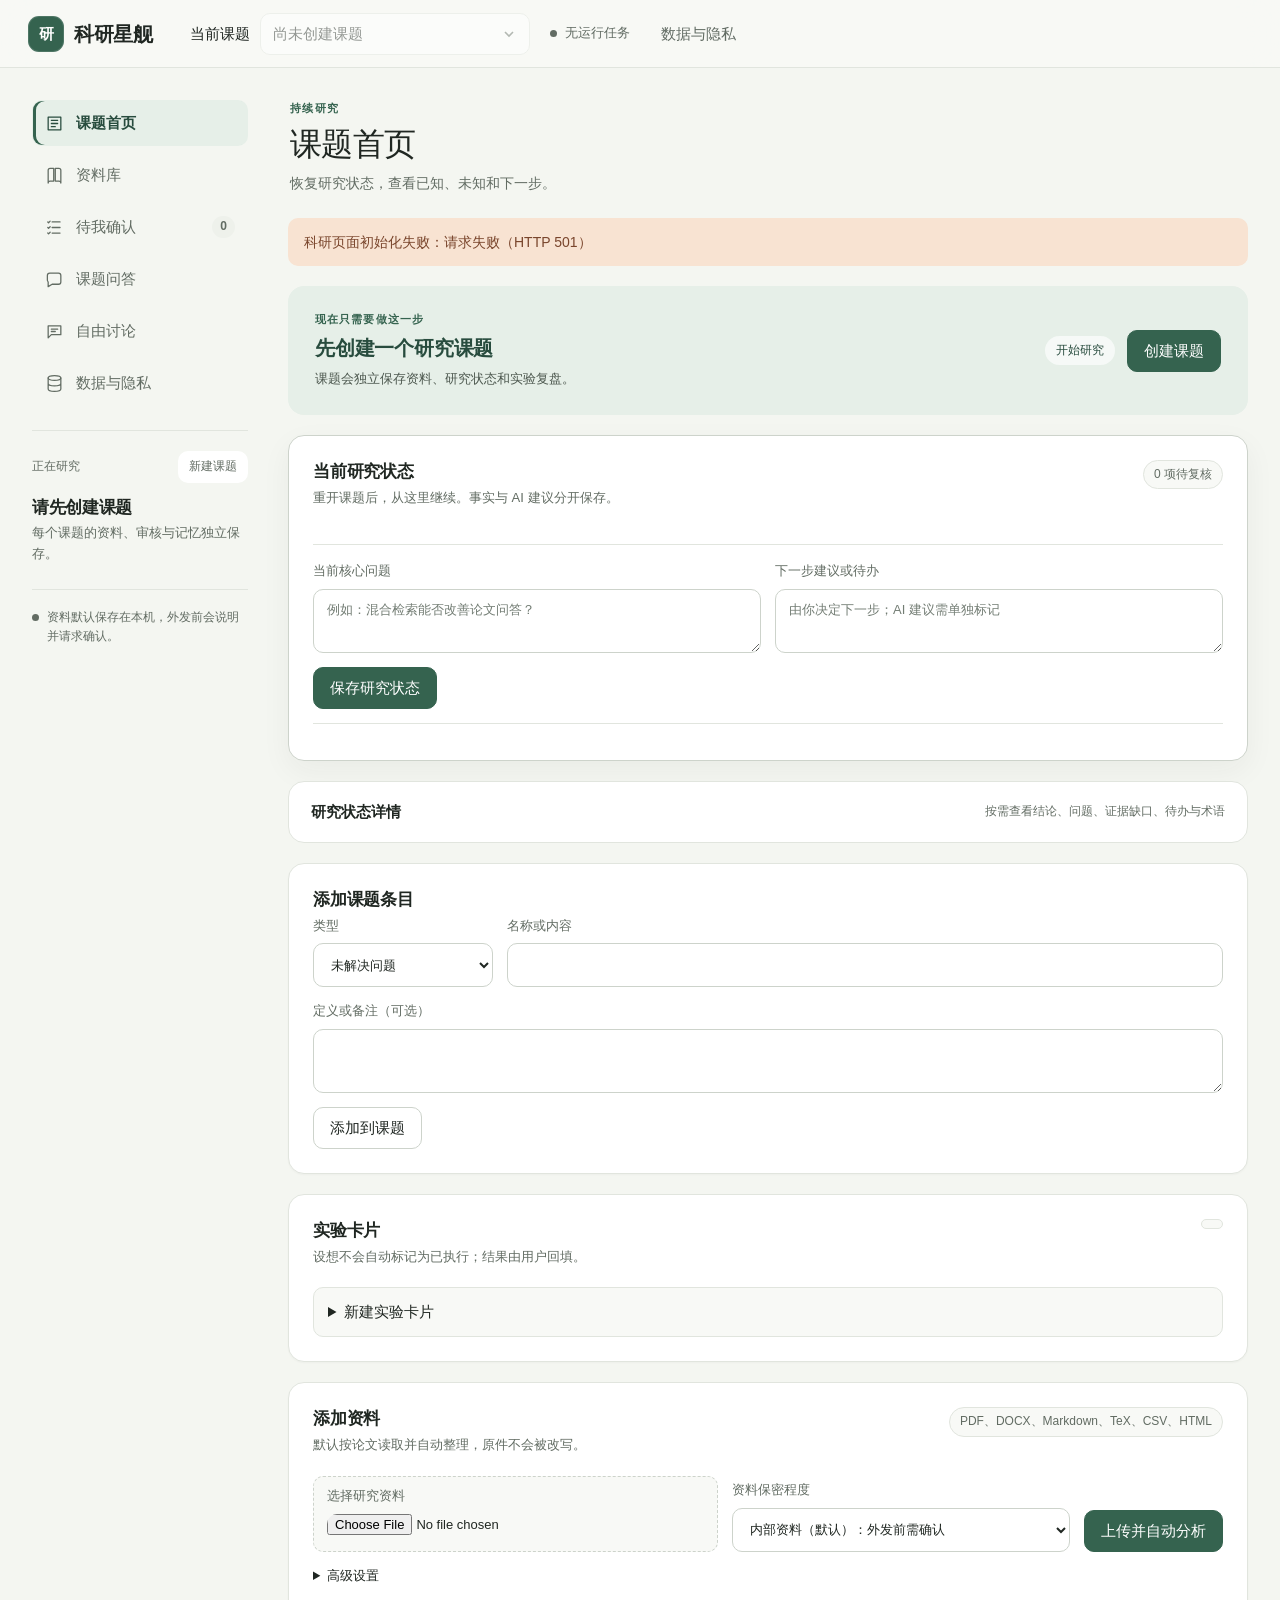
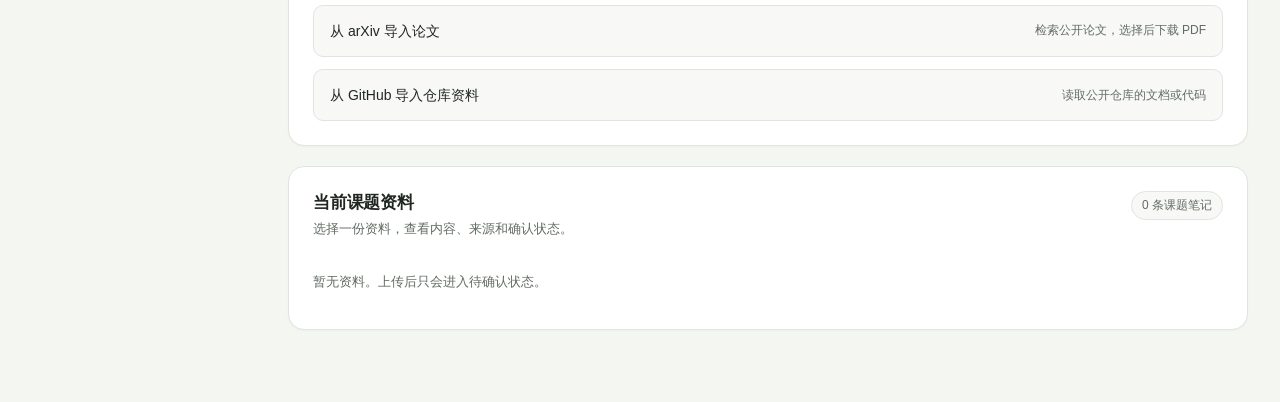
==== commit 5216b132: "feat: 科研星舰转型为 AI Work 工作台并下线小助 - 新增自由讨论视图与写作草稿类型，复用外发审批与确认卡 - 任务中心接入定时与提醒，数据页新增工作档案 - 资料待确认时创建提醒项，接入" ====
--- a/static/research.html
+++ b/static/research.html
@@ -27,8 +27,7 @@
         </div>
       </div>
     </div>
-    <details class="task-center"><summary><span class="sr-only">任务中心：</span><span class="task-status"><span class="status-dot" aria-hidden="true"></span><span id="taskCount" role="status" aria-live="polite" aria-atomic="true">无运行任务</span></span></summary><div class="task-center-panel"><h2>任务中心</h2><p>资料、问答和轻量导出任务可在文件接收完成后刷新查看。处理中的外部请求不能保证中途停止，结果未知时请先核对。</p><div id="taskList"><p>暂无后台任务。</p></div></div></details>
-    <a class="quiet-button" href="/" title="离开科研工作区，打开助手" aria-label="离开科研工作区，打开助手">助手</a>
+    <details class="task-center"><summary><span class="sr-only">任务中心：</span><span class="task-status"><span class="status-dot" aria-hidden="true"></span><span id="taskCount" role="status" aria-live="polite" aria-atomic="true">无运行任务</span></span></summary><div class="task-center-panel"><h2>任务中心</h2><div class="task-center-tabs"><button id="taskTabTasks" type="button" class="active">任务</button><button id="taskTabSchedules" type="button">定时与提醒</button></div><p>资料、问答和轻量导出任务可在文件接收完成后刷新查看。处理中的外部请求不能保证中途停止，结果未知时请先核对。</p><div id="taskList"><p>暂无后台任务。</p></div><div id="scheduleList" hidden></div></div></details>
     <button id="dataManagementShortcut" class="quiet-button" type="button">数据与隐私</button>
   </header>
 
@@ -50,6 +49,10 @@
         <button class="nav-item" type="button" data-view-target="chat">
           <svg viewBox="0 0 24 24" aria-hidden="true"><path d="M20 15a3 3 0 0 1-3 3H9l-5 3v-6a3 3 0 0 1-1-2V7a3 3 0 0 1 3-3h11a3 3 0 0 1 3 3z"/></svg>
           <span>课题问答</span>
+        </button>
+        <button class="nav-item" type="button" data-view-target="discussion">
+          <svg viewBox="0 0 24 24" aria-hidden="true"><path d="M4 5h16v11H8l-4 4z"/><path d="M8 9h8M8 12h5"/></svg>
+          <span>自由讨论</span>
         </button>
         <button class="nav-item" type="button" data-view-target="data">
           <svg viewBox="0 0 24 24" aria-hidden="true"><ellipse cx="12" cy="5" rx="8" ry="3"/><path d="M4 5v7c0 1.7 3.6 3 8 3s8-1.3 8-3V5M4 12v7c0 1.7 3.6 3 8 3s8-1.3 8-3v-7"/></svg>
@@ -228,7 +231,7 @@
         <details class="panel secondary-panel">
           <summary><span>研究辅助</span><small>实验设想、记忆对照与表格；生成内容仍需核对</small></summary>
           <form id="generationForm" class="generation-form">
-            <label>辅助类型<select id="generationKind"><option value="ablation">消融实验设想</option><option value="compare">记忆对照</option><option value="table">对比表格</option><option value="pseudocode">伪代码</option><option value="review">模拟审稿</option></select></label>
+            <label>辅助类型<select id="generationKind"><option value="ablation">消融实验设想</option><option value="compare">记忆对照</option><option value="table">对比表格</option><option value="pseudocode">伪代码</option><option value="review">模拟审稿</option><option value="writing">写作草稿</option></select></label>
             <label>目标或问题<textarea id="generationQuery" rows="2" placeholder="例如：设计去除证据过滤的消融实验"></textarea></label>
             <label>生成方式<select id="generationProvider"><option value="external" selected>在线模型（默认）</option><option value="rag">本地模型</option></select></label>
             <label id="generationModelField">在线模型<select id="generationModel" aria-label="研究辅助在线模型"></select></label>
@@ -238,7 +241,35 @@
         </details>
       </div>
 
+      <div id="discussionView" data-view="discussion" hidden>
+        <section class="panel chat-panel" aria-labelledby="discussionTitle">
+          <div class="panel-heading"><div><h3 id="discussionTitle">自由讨论</h3><p>不读取课题资料，用于头脑风暴、解释概念和方案讨论；需要依据论文时请回到课题问答。</p></div></div>
+          <div id="discussionLog" class="chat-log" role="log" aria-live="polite"><p class="empty">可以从"帮我理清这个问题的研究思路"开始。</p></div>
+          <form id="discussionForm" class="chat-form">
+            <label for="discussionInput">你的问题</label>
+            <textarea id="discussionInput" rows="3" required placeholder="例如：帮我把这个研究问题拆成几个可验证的假设"></textarea>
+            <div class="chat-options">
+              <label>在线模型<select id="discussionModel" aria-label="自由讨论在线模型"></select></label>
+              <label>保密程度<select id="discussionLevel"><option value="L1">公开</option><option value="L2" selected>内部</option></select></label>
+              <button id="sendDiscussion" class="primary" type="submit">发送</button>
+            </div>
+          </form>
+        </section>
+      </div>
+
       <div id="dataView" data-view="data" hidden>
+        <section class="panel" aria-labelledby="workProfileTitle">
+          <div class="panel-heading"><div><h3 id="workProfileTitle">我的工作档案</h3><p>用于自由讨论和写作时的背景信息；不会作为课题问答的证据来源。</p></div></div>
+          <form id="workProfileForm" class="state-form">
+            <label>姓名（署名用）<input id="workName" /></label>
+            <label>角色<input id="workOccupation" placeholder="例如：硕士研究生" /></label>
+            <label>时区<input id="workTz" placeholder="例如：Asia/Shanghai" /></label>
+            <label>研究方向与领域<textarea id="workInterests" rows="2" placeholder="每行一项"></textarea></label>
+            <label>工作与写作偏好<textarea id="workPreferences" rows="2" placeholder="每行一项"></textarea></label>
+            <label>常用方法或背景事实<textarea id="workFacts" rows="2" placeholder="每行一项"></textarea></label>
+            <button class="primary" type="submit">保存工作档案</button>
+          </form>
+        </section>
         <section class="panel model-privacy-center" aria-labelledby="modelStatusTitle">
           <div class="panel-heading"><div><h3 id="modelStatusTitle">模型与隐私中心</h3><p>在线模型是默认选择；只有需要处理保密资料时，才准备本地组件。</p></div><span id="privacyModeTag" class="tag">在线模式</span></div>
           <div class="privacy-levels" aria-label="保密等级规则">
--- a/static/research.css
+++ b/static/research.css
@@ -481,3 +481,6 @@
   .conversation-item { min-height: 44px; }
   .approval-fragments { max-height: 38vh; }
 }
+.task-center-tabs { display: flex; gap: 12px; margin: 8px 0 12px; }
+.task-center-tabs button { border: 0; background: none; padding: 6px 0; min-height: 32px; color: var(--muted); }
+.task-center-tabs button.active { color: var(--ink); font-weight: 600; border-bottom: 2px solid currentColor; }
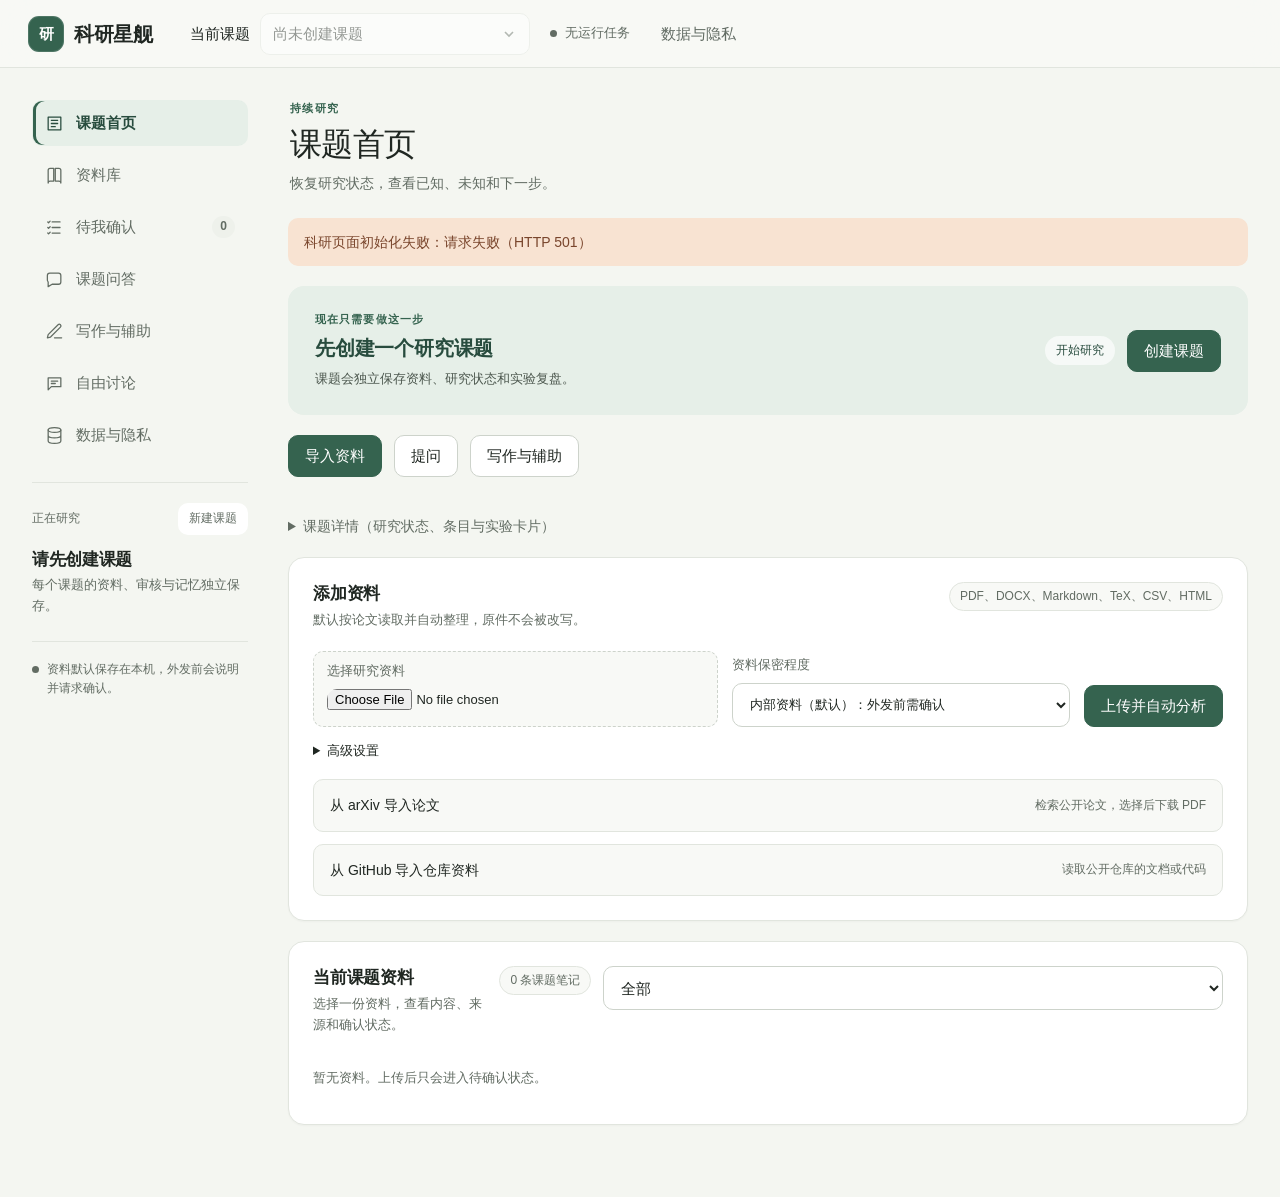
==== commit eb30a6b0: "feat: 科研工作台前端改造与完整讨论能力 - 问答改为对话与证据双区，支持同页定位高亮 - 首页工作台化，写作与辅助独立成视图 - 自由讨论支持多轮历史持久化与分段显示 - 讨论中可创建提醒、从网" ====
--- a/static/research.html
+++ b/static/research.html
@@ -27,7 +27,15 @@
         </div>
       </div>
     </div>
-    <details class="task-center"><summary><span class="sr-only">任务中心：</span><span class="task-status"><span class="status-dot" aria-hidden="true"></span><span id="taskCount" role="status" aria-live="polite" aria-atomic="true">无运行任务</span></span></summary><div class="task-center-panel"><h2>任务中心</h2><div class="task-center-tabs"><button id="taskTabTasks" type="button" class="active">任务</button><button id="taskTabSchedules" type="button">定时与提醒</button></div><p>资料、问答和轻量导出任务可在文件接收完成后刷新查看。处理中的外部请求不能保证中途停止，结果未知时请先核对。</p><div id="taskList"><p>暂无后台任务。</p></div><div id="scheduleList" hidden></div></div></details>
+    <details class="task-center"><summary><span class="sr-only">任务中心：</span><span class="task-status"><span class="status-dot" aria-hidden="true"></span><span id="taskCount" role="status" aria-live="polite" aria-atomic="true">无运行任务</span></span></summary><div class="task-center-panel"><h2>任务中心</h2><div class="task-center-tabs"><button id="taskTabTasks" type="button" class="active">任务</button><button id="taskTabSchedules" type="button">定时与提醒</button></div><p>资料、问答和轻量导出任务可在文件接收完成后刷新查看。处理中的外部请求不能保证中途停止，结果未知时请先核对。</p><div id="taskList"><p>暂无后台任务。</p></div><div id="scheduleList" hidden></div>
+          <form id="scheduleForm" class="compact-form" hidden>
+            <h3>新建定时任务</h3>
+            <label>任务名称<input id="scheduleName" required placeholder="例如：每周文献跟踪" /></label>
+            <label>提醒或执行内容<textarea id="schedulePrompt" rows="2" required placeholder="例如：提醒我检查待确认资料"></textarea></label>
+            <label>Cron 表达式<input id="scheduleCron" required placeholder="例如：0 8 * * *（每天 8 点）" /></label>
+            <label>时区<input id="scheduleTz" value="Asia/Shanghai" /></label>
+            <button class="primary" type="submit">创建</button>
+          </form></div></details>
     <button id="dataManagementShortcut" class="quiet-button" type="button">数据与隐私</button>
   </header>
 
@@ -49,6 +57,10 @@
         <button class="nav-item" type="button" data-view-target="chat">
           <svg viewBox="0 0 24 24" aria-hidden="true"><path d="M20 15a3 3 0 0 1-3 3H9l-5 3v-6a3 3 0 0 1-1-2V7a3 3 0 0 1 3-3h11a3 3 0 0 1 3 3z"/></svg>
           <span>课题问答</span>
+        </button>
+        <button class="nav-item" type="button" data-view-target="writing">
+          <svg viewBox="0 0 24 24" aria-hidden="true"><path d="M12 20h9"/><path d="M16.5 3.5a2.1 2.1 0 0 1 3 3L7 19l-4 1 1-4z"/></svg>
+          <span>写作与辅助</span>
         </button>
         <button class="nav-item" type="button" data-view-target="discussion">
           <svg viewBox="0 0 24 24" aria-hidden="true"><path d="M4 5h16v11H8l-4 4z"/><path d="M8 9h8M8 12h5"/></svg>
@@ -91,6 +103,12 @@
           <div class="next-step-copy"><p class="next-step-eyebrow">现在只需要做这一步</p><h3 id="nextStepTitle">先创建一个研究课题</h3><p id="nextStepDescription">课题会独立保存资料、研究状态和实验复盘。</p></div>
           <div class="next-step-action"><span id="nextStepContext" class="tag">开始研究</span><button id="nextStepAction" class="primary" type="button" data-action="project">创建课题</button></div>
         </section>
+        <div class="home-actions">
+          <button type="button" class="primary" data-home-action="library">导入资料</button>
+          <button type="button" data-home-action="chat">提问</button>
+          <button type="button" data-home-action="writing">写作与辅助</button>
+        </div>
+        <details id="homeDetails" class="home-details"><summary>课题详情（研究状态、条目与实验卡片）</summary>
         <section class="panel project-state-panel" aria-labelledby="projectStateTitle">
           <div class="panel-heading"><div><h3 id="projectStateTitle">当前研究状态</h3><p>重开课题后，从这里继续。事实与 AI 建议分开保存。</p></div><span id="projectStateCounts" class="tag">0 项待复核</span></div>
           <p id="projectGoalDisplay" class="project-goal"></p>
@@ -135,6 +153,7 @@
           </form></details>
           <div id="experimentCards" class="experiment-list"></div>
         </section>
+        </details>
       </div>
 
       <div id="libraryView" data-view="library">
@@ -153,7 +172,7 @@
         </section>
 
         <section class="panel documents-panel" aria-labelledby="documentsTitle">
-          <div class="panel-heading"><div><h3 id="documentsTitle">当前课题资料</h3><p>选择一份资料，查看内容、来源和确认状态。</p></div><span id="memoryCount" class="tag">0 条课题笔记</span></div>
+          <div class="panel-heading"><div><h3 id="documentsTitle">当前课题资料</h3><p>选择一份资料，查看内容、来源和确认状态。</p></div><span id="memoryCount" class="tag">0 条课题笔记</span><select id="docStatusFilter" aria-label="按状态筛选"><option value="all">全部</option><option value="pending">待确认</option><option value="approved">已确认</option><option value="deleted">回收站</option></select></div>
           <div class="document-layout">
             <div id="documentList" class="document-list"><p class="empty">暂无资料。上传后只会进入待确认状态。</p></div>
             <div id="libraryPreviewMount" class="preview-mount">
@@ -198,6 +217,8 @@
       <div id="chatView" data-view="chat" hidden>
         <section class="panel chat-panel" aria-labelledby="chatTitle">
           <div class="panel-heading"><div><h3 id="chatTitle">基于当前课题提问</h3><p>只使用已经确认的资料；回答附来源，没有依据时会明确说明。</p></div><span id="conversationLabel" class="tag">尚未开始</span></div>
+          <div class="chat-workspace">
+            <div class="chat-main">
           <details class="scope-settings"><summary>检索范围</summary><div class="scope-card"><p id="scopeDescription">尚未选择课题</p><div id="crossProjectList"></div><p id="paperScopeHint" hidden>只在这些资料内检索（可选，最多 5 份）</p><div id="paperScopeList"></div></div></details>
           <details id="conversationHistory" class="conversation-history"><summary>历史会话</summary><div id="conversationList" class="conversation-list"></div></details>
           <div id="chatLog" class="chat-log" role="log" aria-live="polite"><p class="empty">可以从“这篇资料采用了什么方法，依据在哪里？”开始。</p></div>
@@ -214,8 +235,17 @@
             <p class="chat-privacy-note">在线生成会先把问题发给所选模型；每次外发前都会列出具体内容，确认后才会发送。</p>
           </form>
           <button id="addOpenQuestion" type="button" class="quiet-button">将当前问题加入未解决问题</button>
-        </section>
-
+            </div>
+            <aside class="evidence-pane" aria-label="证据与原文">
+              <h3>证据与原文</h3>
+              <div id="evidenceContent"><p class="empty">点击来源查看证据与原文；点"定位并高亮"可在本页核对。</p></div>
+            </aside>
+          </div>
+        </section>
+
+      <div id="writingView" data-view="writing" hidden>
+        <section class="panel" aria-labelledby="writingTitle">
+          <div class="panel-heading"><div><h3 id="writingTitle">写作与辅助</h3><p>论文段落、回复审稿人、对比表、邮件通知、实验设想与跨文献综合；生成内容仍需核对。</p></div></div>
         <details class="panel secondary-panel">
           <summary><span>跨文献综合</span><small>选择已确认资料，逐项保留来源并核对可比性</small></summary>
           <form id="synthesisForm" class="synthesis-form">
@@ -241,9 +271,13 @@
         </details>
       </div>
 
+        </section>
+        </div>
+      </div>
+
       <div id="discussionView" data-view="discussion" hidden>
         <section class="panel chat-panel" aria-labelledby="discussionTitle">
-          <div class="panel-heading"><div><h3 id="discussionTitle">自由讨论</h3><p>不读取课题资料，用于头脑风暴、解释概念和方案讨论；需要依据论文时请回到课题问答。</p></div></div>
+          <div class="panel-heading"><div><h3 id="discussionTitle">自由讨论</h3></div><button id="newDiscussionButton" type="button" class="quiet-button">新讨论</button><div><p>不读取课题资料，用于头脑风暴、解释概念和方案讨论；需要依据论文时请回到课题问答。</p></div></div>
           <div id="discussionLog" class="chat-log" role="log" aria-live="polite"><p class="empty">可以从"帮我理清这个问题的研究思路"开始。</p></div>
           <form id="discussionForm" class="chat-form">
             <label for="discussionInput">你的问题</label>
@@ -254,10 +288,28 @@
               <button id="sendDiscussion" class="primary" type="submit">发送</button>
             </div>
           </form>
+          <details class="panel secondary-panel">
+            <summary><span>工作动作</span><small>创建提醒、从网页导入资料</small></summary>
+            <form id="discReminderForm" class="compact-form">
+              <h4>创建提醒</h4>
+              <label>任务名称<input id="discReminderName" required placeholder="例如：每周文献跟踪" /></label>
+              <label>提醒或执行内容<textarea id="discReminderPrompt" rows="2" required></textarea></label>
+              <label>Cron 表达式<input id="discReminderCron" required placeholder="例如：0 8 * * *（每天 8 点）" /></label>
+              <label>时区<input id="discReminderTz" value="Asia/Shanghai" /></label>
+              <button class="primary" type="submit">创建提醒</button>
+            </form>
+            <form id="discWebpageForm" class="compact-form">
+              <h4>从网页导入资料</h4>
+              <label>HTTPS 链接<input id="discWebpageUrl" type="url" required placeholder="https://example.com/paper" /></label>
+              <button class="primary" type="submit">导入到当前课题</button>
+            </form>
+          </details>
         </section>
       </div>
 
       <div id="dataView" data-view="data" hidden>
+        <div class="data-tabs"><button id="dataTabSettings" type="button" class="active">设置</button><button id="dataTabMine" type="button">我的</button></div>
+        <div id="dataMine" hidden>
         <section class="panel" aria-labelledby="workProfileTitle">
           <div class="panel-heading"><div><h3 id="workProfileTitle">我的工作档案</h3><p>用于自由讨论和写作时的背景信息；不会作为课题问答的证据来源。</p></div></div>
           <form id="workProfileForm" class="state-form">
@@ -270,6 +322,8 @@
             <button class="primary" type="submit">保存工作档案</button>
           </form>
         </section>
+        </div>
+        <div id="dataSettings">
         <section class="panel model-privacy-center" aria-labelledby="modelStatusTitle">
           <div class="panel-heading"><div><h3 id="modelStatusTitle">模型与隐私中心</h3><p>在线模型是默认选择；只有需要处理保密资料时，才准备本地组件。</p></div><span id="privacyModeTag" class="tag">在线模式</span></div>
           <div class="privacy-levels" aria-label="保密等级规则">
--- a/static/research.css
+++ b/static/research.css
@@ -484,3 +484,21 @@
 .task-center-tabs { display: flex; gap: 12px; margin: 8px 0 12px; }
 .task-center-tabs button { border: 0; background: none; padding: 6px 0; min-height: 32px; color: var(--muted); }
 .task-center-tabs button.active { color: var(--ink); font-weight: 600; border-bottom: 2px solid currentColor; }
+
+.chat-workspace { display: grid; grid-template-columns: minmax(0, 1fr) minmax(0, 1fr); gap: 18px; align-items: start; }
+.chat-main { min-width: 0; }
+.evidence-pane { border-left: 1px solid var(--line); padding-left: 16px; min-width: 0; }
+.evidence-pane h3 { margin: 0 0 12px; font-size: 15px; }
+.evidence-pane blockquote { max-height: 320px; overflow: auto; }
+.evidence-pane .citation-highlight img { max-width: 100%; height: auto; }
+@media (max-width: 1100px) {
+  .chat-workspace { grid-template-columns: 1fr; }
+  .evidence-pane { border-left: 0; border-top: 1px solid var(--line); padding-top: 16px; padding-left: 0; }
+}
+
+.home-actions { display: flex; gap: 12px; margin: 0 0 18px; }
+.home-details > summary { color: var(--muted); font-size: 14px; }
+
+.data-tabs { display: flex; gap: 12px; margin-bottom: 14px; }
+.data-tabs button { border: 0; background: none; padding: 6px 0; color: var(--muted); }
+.data-tabs button.active { color: var(--ink); font-weight: 600; border-bottom: 2px solid currentColor; }
